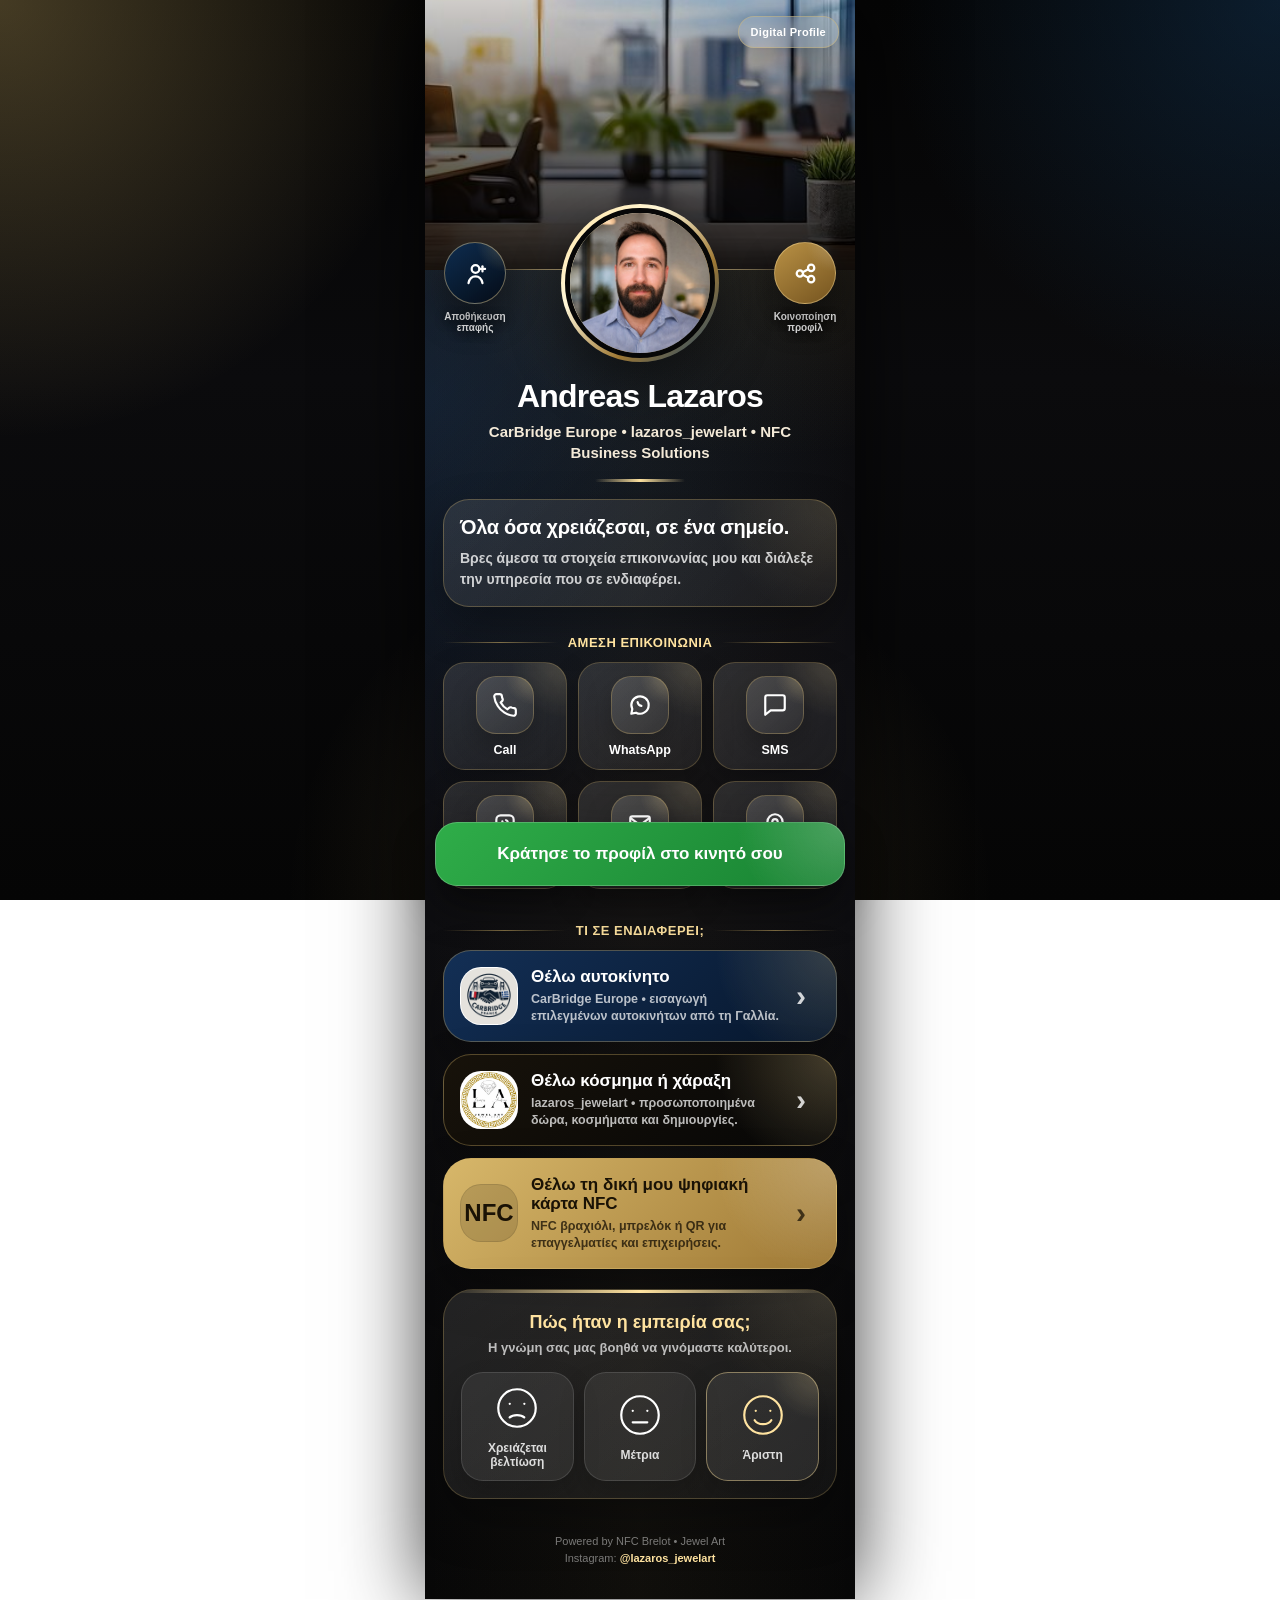
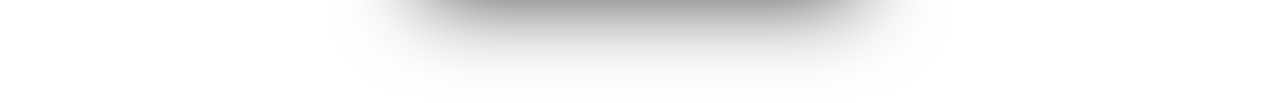
==== index.html @ 8a61c069 "Update index.html" ====
<!DOCTYPE html>
<html lang="el">
<head>
  <meta charset="UTF-8" />
  <meta name="viewport" content="width=device-width, initial-scale=1.0" />

  <title>Ανδρέας Λάζαρος | Premium Digital Profile</title>

  <link rel="manifest" href="manifest.json">
  <link rel="apple-touch-icon" href="andreas-profile.jpg.jpeg">

  <meta name="theme-color" content="#050505">
  <meta name="apple-mobile-web-app-capable" content="yes">
  <meta name="apple-mobile-web-app-title" content="Ανδρέας Λάζαρος">
  <meta name="apple-mobile-web-app-status-bar-style" content="black-translucent">

  <meta http-equiv="Cache-Control" content="no-cache, no-store, must-revalidate">
  <meta http-equiv="Pragma" content="no-cache">
  <meta http-equiv="Expires" content="0">

  <style>
    * {
      box-sizing: border-box;
      -webkit-tap-highlight-color: transparent;
    }

    :root {
      --black: #050505;
      --black-2: #0b0b0d;
      --cream: #f4ead8;
      --gold: #d7b76a;
      --gold-light: #ffe3a0;
      --gold-dark: #9e7834;
      --blue: #0e2d52;
      --blue-soft: #17446f;
      --white: #ffffff;
      --green: #26a846;
    }

    html,
    body {
      margin: 0;
      padding: 0;
      font-family: Arial, Helvetica, sans-serif;
      color: var(--white);
      background:
        radial-gradient(circle at top left, rgba(215,183,106,0.30), transparent 28%),
        radial-gradient(circle at top right, rgba(23,68,111,0.38), transparent 25%),
        radial-gradient(circle at bottom center, rgba(215,183,106,0.16), transparent 32%),
        linear-gradient(180deg, #050505 0%, #0b0b0d 42%, #050505 100%);
      background-attachment: fixed;
    }

    body {
      padding-bottom: 104px;
    }

    a,
    button {
      touch-action: manipulation;
    }

    .page {
      width: 100%;
      max-width: 430px;
      min-height: 100vh;
      margin: 0 auto;
      background:
        radial-gradient(circle at 80% 0%, rgba(215,183,106,0.20), transparent 28%),
        radial-gradient(circle at 0% 25%, rgba(14,45,82,0.42), transparent 34%),
        linear-gradient(180deg, #060606 0%, #101014 45%, #070707 100%);
      box-shadow: 0 0 80px rgba(0,0,0,0.75);
      overflow: hidden;
      position: relative;
    }

    .page::before {
      content: "";
      position: absolute;
      inset: 0;
      background:
        linear-gradient(135deg, rgba(255,255,255,0.08), transparent 34%),
        linear-gradient(90deg, transparent, rgba(215,183,106,0.045), transparent);
      pointer-events: none;
    }

    .page > * {
      position: relative;
      z-index: 1;
    }

    .cover {
      height: 270px;
      background-image:
        linear-gradient(180deg, rgba(0,0,0,0.18), rgba(0,0,0,0.88)),
        url("cover.jpg.jpg");
      background-size: cover;
      background-position: center;
      position: relative;
      overflow: hidden;
    }

    .cover::after {
      content: "";
      position: absolute;
      left: 24px;
      right: 24px;
      bottom: 0;
      height: 1px;
      background: linear-gradient(90deg, transparent, var(--gold-light), transparent);
    }

    .top-bar {
      position: absolute;
      top: 16px;
      left: 16px;
      right: 16px;
      display: flex;
      justify-content: flex-end;
      gap: 10px;
      z-index: 3;
    }

    .top-badge,
    .top-badge-light {
      padding: 9px 12px;
      border-radius: 999px;
      font-size: 11px;
      font-weight: 900;
      letter-spacing: 0.3px;
      border: 1px solid rgba(215,183,106,0.42);
      backdrop-filter: blur(14px);
      -webkit-backdrop-filter: blur(14px);
      box-shadow: 0 12px 28px rgba(0,0,0,0.28);
      white-space: nowrap;
    }

    .top-badge {
      background: rgba(0,0,0,0.55);
      color: var(--gold-light);
    }

    .top-badge-light {
      background: rgba(255,255,255,0.12);
      color: #fff;
    }

    .hero-message {
      position: absolute;
      left: 18px;
      top: 84px;
      z-index: 2;
      max-width: 285px;
      padding: 14px 15px;
      border-radius: 22px;
      background: rgba(0,0,0,0.42);
      border: 1px solid rgba(215,183,106,0.26);
      backdrop-filter: blur(10px);
      -webkit-backdrop-filter: blur(10px);
      box-shadow: 0 16px 34px rgba(0,0,0,0.26);
    }

    .hero-kicker {
      display: inline-flex;
      align-items: center;
      gap: 8px;
      margin-bottom: 6px;
      color: var(--gold-light);
      font-size: 11px;
      font-weight: 900;
      letter-spacing: 0.4px;
    }

    .hero-kicker::before {
      content: "";
      width: 7px;
      height: 7px;
      border-radius: 50%;
      background: var(--gold-light);
      box-shadow: 0 0 16px rgba(255,227,160,0.88);
    }

    .hero-message h2 {
      margin: 0 0 6px;
      font-size: 18px;
      line-height: 1.12;
      letter-spacing: -0.3px;
      color: #fff;
    }

    .hero-message p {
      margin: 0;
      font-size: 12.5px;
      line-height: 1.4;
      color: rgba(255,255,255,0.82);
      font-weight: 700;
    }

    .profile-section {
      text-align: center;
      padding: 0 18px 18px;
      margin-top: -66px;
      position: relative;
    }

    .profile-side-action {
      position: absolute;
      top: 38px;
      width: 76px;
      border: 0;
      padding: 0;
      background: transparent;
      color: #ffffff;
      text-decoration: none;
      cursor: pointer;
      font-family: Arial, Helvetica, sans-serif;
      z-index: 5;
      display: flex;
      flex-direction: column;
      align-items: center;
      gap: 7px;
    }

    .profile-side-action.save {
      left: 12px;
    }

    .profile-side-action.share {
      right: 12px;
    }

    .profile-side-circle {
      width: 62px;
      height: 62px;
      border-radius: 50%;
      display: flex;
      align-items: center;
      justify-content: center;
      background:
        radial-gradient(circle at top right, rgba(255,227,160,0.22), transparent 34%),
        linear-gradient(145deg, rgba(13,45,82,0.96), rgba(5,12,22,0.98));
      border: 1px solid rgba(255,227,160,0.42);
      box-shadow: 0 16px 34px rgba(0,0,0,0.42);
      backdrop-filter: blur(10px);
      -webkit-backdrop-filter: blur(10px);
    }

    .profile-side-action.share .profile-side-circle {
      background:
        radial-gradient(circle at top right, rgba(255,255,255,0.20), transparent 34%),
        linear-gradient(145deg, #b99145, #75541f);
    }

    .profile-side-circle svg {
      width: 27px;
      height: 27px;
      stroke: #ffffff;
      fill: none;
      stroke-width: 2;
      stroke-linecap: round;
      stroke-linejoin: round;
    }

    .profile-side-text {
      max-width: 76px;
      color: rgba(255,255,255,0.88);
      font-size: 10px;
      line-height: 1.1;
      font-weight: 900;
      text-align: center;
      text-shadow: 0 2px 10px rgba(0,0,0,0.8);
    }

    .profile-side-action:active .profile-side-circle {
      transform: scale(0.96);
    }

    .profile-ring {
      width: 158px;
      height: 158px;
      border-radius: 50%;
      padding: 4px;
      margin: 0 auto;
      background: linear-gradient(135deg, var(--gold-light), #fff7d8, var(--gold-dark), var(--blue-soft));
      box-shadow: 0 24px 52px rgba(0,0,0,0.48);
    }

    .profile-img {
      width: 150px;
      height: 150px;
      border-radius: 50%;
      object-fit: cover;
      object-position: center;
      border: 5px solid #070707;
      display: block;
      background: #fff;
    }

    h1 {
      margin: 18px 0 7px;
      font-size: 32px;
      line-height: 1.05;
      font-weight: 900;
      letter-spacing: -0.8px;
      color: #fff;
    }

    .main-subtitle {
      margin: 0 auto;
      max-width: 350px;
      font-size: 15px;
      line-height: 1.45;
      font-weight: 900;
      color: var(--cream);
    }

    .gold-line {
      width: 90px;
      height: 3px;
      border-radius: 999px;
      margin: 15px auto 0;
      background: linear-gradient(90deg, transparent, var(--gold-light), transparent);
    }

    .premium-intro {
      margin: 17px 0 0;
      padding: 16px;
      border-radius: 26px;
      background:
        radial-gradient(circle at top right, rgba(255,227,160,0.14), transparent 30%),
        linear-gradient(135deg, rgba(255,255,255,0.10), rgba(255,255,255,0.04));
      border: 1px solid rgba(215,183,106,0.30);
      box-shadow: 0 18px 44px rgba(0,0,0,0.28);
      text-align: left;
    }

    .premium-intro strong {
      display: block;
      color: #ffffff;
      font-size: 20px;
      line-height: 1.18;
      margin-bottom: 8px;
      font-weight: 900;
      letter-spacing: -0.3px;
    }

    .premium-intro span {
      display: block;
      color: rgba(255,255,255,0.78);
      font-size: 14px;
      line-height: 1.5;
      font-weight: 700;
    }

    .section-label {
      padding: 0 18px;
      margin: 10px 0 12px;
      display: flex;
      align-items: center;
      gap: 10px;
    }

    .section-label::before,
    .section-label::after {
      content: "";
      height: 1px;
      flex: 1;
      background: linear-gradient(90deg, transparent, rgba(215,183,106,0.55), transparent);
    }

    .section-label h2 {
      margin: 0;
      color: var(--gold-light);
      font-size: 13px;
      font-weight: 900;
      letter-spacing: 0.5px;
      white-space: nowrap;
      text-transform: uppercase;
    }

    .quick-grid {
      display: grid;
      grid-template-columns: repeat(3, 1fr);
      gap: 11px;
      padding: 0 18px 24px;
      text-align: center;
    }

    .quick-link {
      min-height: 108px;
      padding: 12px 6px 11px;
      border-radius: 22px;
      background:
        radial-gradient(circle at top right, rgba(255,227,160,0.16), transparent 34%),
        linear-gradient(145deg, rgba(255,255,255,0.115), rgba(255,255,255,0.05));
      border: 1px solid rgba(215,183,106,0.26);
      box-shadow: 0 14px 32px rgba(0,0,0,0.24);
      text-decoration: none;
      color: #ffffff;
      font-size: 12.5px;
      font-weight: 900;
      line-height: 1.15;
      display: flex;
      flex-direction: column;
      align-items: center;
      justify-content: center;
      transition: transform 0.15s ease, border-color 0.15s ease;
    }

    .quick-icon {
      width: 58px;
      height: 58px;
      margin: 0 auto 9px;
      border-radius: 20px;
      background:
        radial-gradient(circle at top right, rgba(255,227,160,0.24), transparent 35%),
        linear-gradient(135deg, rgba(255,255,255,0.15), rgba(255,255,255,0.06));
      border: 1px solid rgba(215,183,106,0.30);
      box-shadow: 0 12px 28px rgba(0,0,0,0.24);
      display: flex;
      align-items: center;
      justify-content: center;
    }

    .quick-icon svg {
      width: 26px;
      height: 26px;
      stroke: #fff;
      fill: none;
      stroke-width: 2;
      stroke-linecap: round;
      stroke-linejoin: round;
    }

    .quick-link:active {
      transform: scale(0.97);
      border-color: rgba(255,227,160,0.52);
    }


    .category-actions {
      padding: 0 18px 20px;
      display: grid;
      gap: 12px;
    }

    .category-action {
      min-height: 88px;
      border-radius: 28px;
      border: 1px solid rgba(215,183,106,0.34);
      color: #fff;
      text-decoration: none;
      display: grid;
      grid-template-columns: 58px 1fr 24px;
      align-items: center;
      gap: 13px;
      padding: 16px;
      text-align: left;
      box-shadow: 0 20px 48px rgba(0,0,0,0.30);
      background:
        radial-gradient(circle at top right, rgba(255,227,160,0.18), transparent 30%),
        linear-gradient(135deg, rgba(255,255,255,0.12), rgba(255,255,255,0.045));
    }

    .category-action.car {
      background:
        radial-gradient(circle at top right, rgba(255,227,160,0.18), transparent 30%),
        linear-gradient(135deg, #132f55, #07172d);
    }

    .category-action.jewel {
      background:
        radial-gradient(circle at top right, rgba(255,227,160,0.24), transparent 30%),
        linear-gradient(135deg, #17120a, #070707);
    }

    .category-action.nfc {
      background:
        radial-gradient(circle at top right, rgba(255,255,255,0.22), transparent 30%),
        linear-gradient(135deg, var(--gold), var(--gold-dark));
      color: #1a1205;
    }

    .category-icon {
      width: 58px;
      height: 58px;
      border-radius: 21px;
      background: rgba(255,255,255,0.12);
      border: 1px solid rgba(255,255,255,0.16);
      display: flex;
      align-items: center;
      justify-content: center;
      font-size: 24px;
      font-weight: 900;
    }

    .category-icon.logo-icon {
      overflow: hidden;
      padding: 0;
      background: #ffffff;
    }

    .category-icon.logo-icon img {
      width: 100%;
      height: 100%;
      object-fit: cover;
      display: block;
    }

    .category-action.nfc .category-icon {
      background: rgba(0,0,0,0.13);
      border-color: rgba(0,0,0,0.10);
    }

    .category-action strong {
      display: block;
      font-size: 17px;
      font-weight: 900;
      margin-bottom: 5px;
      line-height: 1.13;
    }

    .category-action span span {
      display: block;
      font-size: 12.5px;
      line-height: 1.35;
      font-weight: 800;
      color: rgba(255,255,255,0.72);
    }

    .category-action.nfc span span {
      color: rgba(26,18,5,0.78);
    }

    .category-arrow {
      font-size: 30px;
      font-weight: 900;
      color: rgba(255,255,255,0.80);
    }

    .category-action.nfc .category-arrow {
      color: rgba(26,18,5,0.75);
    }

    .main-actions {
      padding: 0 18px 20px;
    }

    .action-stack {
      display: grid;
      gap: 12px;
      margin-bottom: 16px;
    }

    .premium-action {
      min-height: 76px;
      border-radius: 26px;
      border: 1px solid rgba(215,183,106,0.28);
      background:
        radial-gradient(circle at top right, rgba(255,227,160,0.16), transparent 28%),
        linear-gradient(135deg, rgba(255,255,255,0.115), rgba(255,255,255,0.05));
      color: #fff;
      text-decoration: none;
      display: grid;
      grid-template-columns: 56px 1fr 24px;
      align-items: center;
      gap: 13px;
      padding: 14px 16px;
      text-align: left;
      box-shadow: 0 18px 42px rgba(0,0,0,0.26);
      cursor: pointer;
      font-family: Arial, Helvetica, sans-serif;
      width: 100%;
    }

    .premium-action.primary {
      background:
        radial-gradient(circle at top right, rgba(255,227,160,0.22), transparent 28%),
        linear-gradient(135deg, #132f55, #07172d);
    }

    .premium-action.gold {
      background:
        radial-gradient(circle at top right, rgba(255,255,255,0.22), transparent 28%),
        linear-gradient(135deg, var(--gold), var(--gold-dark));
    }

    .premium-action-icon {
      width: 56px;
      height: 56px;
      border-radius: 20px;
      background: rgba(255,255,255,0.11);
      border: 1px solid rgba(255,255,255,0.16);
      display: flex;
      align-items: center;
      justify-content: center;
    }

    .premium-action-icon svg {
      width: 27px;
      height: 27px;
      stroke: #fff;
      fill: none;
      stroke-width: 2;
      stroke-linecap: round;
      stroke-linejoin: round;
    }

    .premium-action strong {
      display: block;
      font-size: 16px;
      font-weight: 900;
      margin-bottom: 4px;
      line-height: 1.12;
    }

    .premium-action span span {
      display: block;
      color: rgba(255,255,255,0.74);
      font-size: 12.2px;
      line-height: 1.35;
      font-weight: 700;
    }

    .premium-action .arrow {
      font-size: 28px;
      line-height: 1;
      font-weight: 900;
      color: rgba(255,255,255,0.85);
    }

    .experience-card,
    .business-card,
    .final-cta {
      border-radius: 30px;
      background:
        radial-gradient(circle at top right, rgba(255,227,160,0.13), transparent 30%),
        linear-gradient(145deg, rgba(255,255,255,0.105), rgba(255,255,255,0.045));
      border: 1px solid rgba(215,183,106,0.24);
      box-shadow: 0 20px 50px rgba(0,0,0,0.27);
      overflow: hidden;
      position: relative;
    }

    .experience-card::before,
    .business-card::before,
    .final-cta::before {
      content: "";
      position: absolute;
      inset: 0 0 auto 0;
      height: 3px;
      background: linear-gradient(90deg, transparent, var(--gold-light), transparent);
    }

    .experience-card {
      padding: 17px;
      margin-bottom: 14px;
    }

    .experience-header {
      text-align: center;
      padding-top: 5px;
      margin-bottom: 15px;
    }

    .experience-header strong {
      display: block;
      color: var(--gold-light);
      font-size: 18px;
      font-weight: 900;
      margin-bottom: 5px;
    }

    .experience-header span {
      color: rgba(255,255,255,0.70);
      font-size: 13px;
      font-weight: 700;
      line-height: 1.4;
    }

    .face-row {
      display: grid;
      grid-template-columns: repeat(3, 1fr);
      gap: 10px;
    }

    .face-choice {
      min-height: 108px;
      border-radius: 22px;
      border: 1px solid rgba(255,255,255,0.12);
      background: rgba(255,255,255,0.075);
      color: #fff;
      text-decoration: none;
      display: flex;
      flex-direction: column;
      align-items: center;
      justify-content: center;
      text-align: center;
      padding: 10px 6px;
      box-shadow: 0 12px 26px rgba(0,0,0,0.18);
    }

    .face-choice.best {
      border-color: rgba(255,227,160,0.44);
      background:
        radial-gradient(circle at top right, rgba(255,227,160,0.18), transparent 30%),
        rgba(255,255,255,0.085);
    }

    .face-choice:active {
      transform: scale(0.96);
    }

    .face-icon {
      width: 50px;
      height: 50px;
      margin-bottom: 8px;
    }

    .face-icon svg {
      width: 50px;
      height: 50px;
      stroke: #fff;
      fill: none;
      stroke-width: 2.1;
      stroke-linecap: round;
      stroke-linejoin: round;
    }

    .face-choice.best .face-icon svg {
      stroke: var(--gold-light);
    }

    .face-label {
      font-size: 12px;
      font-weight: 900;
      color: rgba(255,255,255,0.84);
      line-height: 1.2;
    }

    .map-btn {
      margin-top: 14px;
    }

    .business-list {
      display: grid;
      gap: 15px;
      padding: 0 18px 26px;
    }

    .business-card {
      padding: 17px;
    }

    .business-top {
      display: grid;
      grid-template-columns: 76px 1fr;
      gap: 14px;
      align-items: center;
      margin-bottom: 14px;
    }

    .business-logo {
      width: 76px;
      height: 76px;
      border-radius: 24px;
      object-fit: cover;
      background: #fff;
      border: 1px solid rgba(215,183,106,0.22);
      box-shadow: 0 14px 30px rgba(0,0,0,0.22);
    }

    .business-card strong {
      display: block;
      color: #fff;
      font-size: 18px;
      font-weight: 900;
      margin-bottom: 5px;
    }

    .business-card span {
      display: block;
      color: rgba(255,255,255,0.68);
      font-size: 13.4px;
      line-height: 1.5;
      font-weight: 700;
    }

    .business-actions {
      display: grid;
      grid-template-columns: repeat(3, 1fr);
      gap: 8px;
    }

    .small-btn {
      min-height: 44px;
      border-radius: 16px;
      background: rgba(255,255,255,0.085);
      border: 1px solid rgba(255,255,255,0.10);
      color: #fff;
      text-decoration: none;
      display: flex;
      align-items: center;
      justify-content: center;
      font-size: 12px;
      font-weight: 900;
      text-align: center;
      padding: 7px;
    }

    .small-btn.gold {
      background: linear-gradient(135deg, var(--gold), var(--gold-dark));
      border-color: rgba(255,227,160,0.24);
      color: #fff;
    }

    .small-btn.blue {
      background: linear-gradient(135deg, var(--blue), var(--blue-soft));
      border-color: rgba(255,227,160,0.24);
    }

    .jewelart-card {
      background:
        radial-gradient(circle at top right, rgba(255,227,160,0.22), transparent 30%),
        radial-gradient(circle at bottom left, rgba(23,68,111,0.42), transparent 30%),
        linear-gradient(145deg, #080808, #16120c 48%, #090909);
      border-color: rgba(255,227,160,0.34);
    }

    .jewelart-features {
      display: grid;
      grid-template-columns: repeat(2, 1fr);
      gap: 8px;
      margin: 13px 0 14px;
    }

    .jewelart-feature {
      min-height: 50px;
      border-radius: 17px;
      background: rgba(255,255,255,0.075);
      border: 1px solid rgba(255,255,255,0.10);
      display: flex;
      align-items: center;
      justify-content: center;
      text-align: center;
      padding: 8px;
      color: rgba(255,255,255,0.86);
      font-size: 11.5px;
      line-height: 1.25;
      font-weight: 900;
    }

    .final-cta {
      padding: 20px;
      margin: 0 18px 28px;
      background:
        radial-gradient(circle at top right, rgba(255,227,160,0.28), transparent 30%),
        radial-gradient(circle at bottom left, rgba(23,68,111,0.44), transparent 30%),
        linear-gradient(145deg, #0c0c0d, #17120a 52%, #070707);
      text-align: center;
      border-color: rgba(255,227,160,0.42);
      box-shadow: 0 26px 70px rgba(0,0,0,0.40);
    }

    .final-cta .mini {
      display: inline-flex;
      padding: 7px 11px;
      border-radius: 999px;
      background: rgba(255,255,255,0.09);
      border: 1px solid rgba(255,227,160,0.25);
      color: var(--gold-light);
      font-size: 11px;
      font-weight: 900;
      margin-bottom: 12px;
      letter-spacing: 0.3px;
    }

    .final-cta h2 {
      margin: 0 0 10px;
      color: #fff;
      font-size: 23px;
      line-height: 1.12;
      letter-spacing: -0.5px;
      font-weight: 900;
    }

    .final-cta p {
      margin: 0 0 15px;
      color: rgba(255,255,255,0.72);
      font-size: 13.5px;
      line-height: 1.5;
      font-weight: 700;
    }

    .final-cta-btn {
      width: 100%;
      min-height: 66px;
      border-radius: 22px;
      background:
        radial-gradient(circle at top right, rgba(255,255,255,0.22), transparent 30%),
        linear-gradient(135deg, var(--gold-light), var(--gold), var(--gold-dark));
      color: #1a1205;
      text-decoration: none;
      display: flex;
      align-items: center;
      justify-content: center;
      flex-direction: column;
      gap: 4px;
      font-size: 15px;
      font-weight: 900;
      line-height: 1.2;
      box-shadow: 0 18px 38px rgba(0,0,0,0.30);
      padding: 10px 14px;
    }

    .final-cta-btn small {
      display: block;
      font-size: 11px;
      font-weight: 900;
      opacity: 0.82;
    }

    .footer {
      padding: 0 18px 32px;
      text-align: center;
      color: rgba(255,255,255,0.45);
      font-size: 11px;
      line-height: 1.55;
    }

    .footer a {
      color: var(--gold-light);
      font-weight: 900;
      text-decoration: none;
    }

    .install-bar {
      position: fixed;
      left: 50%;
      bottom: 14px;
      transform: translateX(-50%);
      width: calc(100% - 28px);
      max-width: 410px;
      z-index: 9999;
    }

    .install-btn {
      width: 100%;
      min-height: 64px;
      border: 0;
      border-radius: 22px;
      background:
        radial-gradient(circle at top right, rgba(255,255,255,0.22), transparent 26%),
        linear-gradient(135deg, #2fad49, #188232);
      color: #fff;
      font-size: 17px;
      font-weight: 900;
      box-shadow: 0 18px 42px rgba(0,0,0,0.40);
      cursor: pointer;
      font-family: Arial, Helvetica, sans-serif;
      border: 1px solid rgba(255,255,255,0.20);
    }

    .install-btn:active {
      transform: scale(0.98);
    }

    .modal {
      display: none;
      position: fixed;
      inset: 0;
      z-index: 10000;
      background: rgba(0,0,0,0.72);
      padding: 20px;
      align-items: center;
      justify-content: center;
    }

    .modal-box {
      width: 100%;
      max-width: 380px;
      background:
        radial-gradient(circle at top right, rgba(255,227,160,0.16), transparent 30%),
        linear-gradient(145deg, #111111, #050505);
      border: 1px solid rgba(255,227,160,0.30);
      border-radius: 30px;
      padding: 24px 20px;
      text-align: center;
      box-shadow: 0 28px 80px rgba(0,0,0,0.58);
    }

    .modal-box h2 {
      margin: 0 0 12px;
      color: var(--gold-light);
      font-size: 23px;
      font-weight: 900;
    }

    .modal-box p {
      margin: 0;
      color: rgba(255,255,255,0.74);
      font-size: 15px;
      line-height: 1.55;
      font-weight: 700;
    }

    .modal-action {
      width: 100%;
      min-height: 50px;
      border: 0;
      border-radius: 16px;
      margin-top: 12px;
      background: linear-gradient(135deg, var(--blue), var(--blue-soft));
      color: #fff;
      font-size: 15px;
      font-weight: 900;
      cursor: pointer;
      font-family: Arial, Helvetica, sans-serif;
    }

    .modal-action.gold {
      background: linear-gradient(135deg, var(--gold-light), var(--gold-dark));
      color: #1a1205;
    }

    .close-btn {
      width: 100%;
      min-height: 48px;
      border: 0;
      border-radius: 16px;
      margin-top: 10px;
      background: rgba(255,255,255,0.12);
      color: #fff;
      font-size: 15px;
      font-weight: 800;
      cursor: pointer;
      font-family: Arial, Helvetica, sans-serif;
    }

    @media (max-width: 380px) {
      .cover {
        height: 265px;
      }

      .hero-message {
        top: 78px;
        max-width: 265px;
        padding: 12px 13px;
      }

      .hero-message h2 {
        font-size: 16px;
      }

      .hero-message p {
        font-size: 11.8px;
      }

      .top-badge,
      .top-badge-light {
        font-size: 10px;
        padding: 8px 9px;
      }

      h1 {
        font-size: 28px;
      }

      .profile-side-action {
        top: 40px;
        width: 68px;
      }

      .profile-side-action.save {
        left: 6px;
      }

      .profile-side-action.share {
        right: 6px;
      }

      .profile-side-circle {
        width: 56px;
        height: 56px;
      }

      .profile-side-text {
        max-width: 68px;
        font-size: 9.5px;
      }

      .quick-grid {
        gap: 8px;
        padding-left: 10px;
        padding-right: 10px;
      }

      .quick-icon {
        width: 54px;
        height: 54px;
        border-radius: 18px;
      }

      .quick-link {
        min-height: 104px;
        font-size: 11.5px;
      }

      .premium-action {
        grid-template-columns: 52px 1fr 18px;
        padding: 13px;
        gap: 10px;
      }

      .premium-action-icon {
        width: 52px;
        height: 52px;
      }

      .install-btn {
        font-size: 15.5px;
      }
    }
  </style>
</head>

<body>
  <main class="page">

    <section class="cover">
      <div class="top-bar">
        <div class="top-badge-light">Digital Profile</div>
      </div>
    </section>

    <section class="profile-section">
      <button class="profile-side-action save" type="button" onclick="downloadVCard()" aria-label="Αποθήκευση στις επαφές">
        <span class="profile-side-circle">
          <svg viewBox="0 0 24 24" aria-hidden="true">
            <circle cx="12" cy="8" r="3.4"></circle>
            <path d="M5.8 20.5c.8-3.8 3.2-6 6.2-6s5.4 2.2 6.2 6"></path>
            <path d="M18.2 5.6v4.6"></path>
            <path d="M20.5 7.9h-4.6"></path>
          </svg>
        </span>
        <span class="profile-side-text">Αποθήκευση επαφής</span>
      </button>

      <a class="profile-side-action share" href="#" onclick="sharePage(); return false;" aria-label="Κοινοποίηση προφίλ">
        <span class="profile-side-circle">
          <svg viewBox="0 0 24 24" aria-hidden="true">
            <circle cx="17" cy="7" r="2.8"></circle>
            <circle cx="7" cy="12" r="2.8"></circle>
            <circle cx="17" cy="17" r="2.8"></circle>
            <path d="M9.5 10.8l5-2.5"></path>
            <path d="M9.5 13.2l5 2.5"></path>
          </svg>
        </span>
        <span class="profile-side-text">Κοινοποίηση προφίλ</span>
      </a>

      <div class="profile-ring">
        <img src="andreas-profile.jpg.jpeg" alt="Ανδρέας Λάζαρος" class="profile-img">
      </div>

      <h1>Andreas Lazaros</h1>
      <p class="main-subtitle">CarBridge Europe • lazaros_jewelart • NFC Business Solutions</p>
      <div class="gold-line"></div>

      <div class="premium-intro">
        <strong>Όλα όσα χρειάζεσαι, σε ένα σημείο.</strong>
        <span>
          Βρες άμεσα τα στοιχεία επικοινωνίας μου και διάλεξε την υπηρεσία που σε ενδιαφέρει.
        </span>
      </div>
    </section>

    <div class="section-label">
      <h2>Άμεση επικοινωνία</h2>
    </div>

    <section class="quick-grid">

      <a class="quick-link" href="tel:+306988128099">
        <div class="quick-icon">
          <svg viewBox="0 0 24 24">
            <path d="M22 16.9v3a2 2 0 0 1-2.2 2 19.7 19.7 0 0 1-8.6-3.1 19.2 19.2 0 0 1-5.9-5.9A19.7 19.7 0 0 1 2.1 4.2 2 2 0 0 1 4.1 2h3a2 2 0 0 1 2 1.7c.1.9.3 1.8.7 2.6a2 2 0 0 1-.5 2.1L8 9.7a16 16 0 0 0 6.3 6.3l1.3-1.3a2 2 0 0 1 2.1-.5c.8.4 1.7.6 2.6.7A2 2 0 0 1 22 16.9z"></path>
          </svg>
        </div>
        Call
      </a>

      <a class="quick-link" href="https://wa.me/306988128099">
        <div class="quick-icon">
          <svg viewBox="0 0 24 24">
            <path d="M20 12a8 8 0 0 1-11.7 7.1L4 20l.9-4.3A8 8 0 1 1 20 12z"></path>
            <path d="M9.8 9.3c.3 1.8 1.7 3.2 3.5 3.5"></path>
          </svg>
        </div>
        WhatsApp
      </a>

      <a class="quick-link" href="sms:+306988128099">
        <div class="quick-icon">
          <svg viewBox="0 0 24 24">
            <path d="M21 15a2 2 0 0 1-2 2H8l-5 4V5a2 2 0 0 1 2-2h14a2 2 0 0 1 2 2z"></path>
          </svg>
        </div>
        SMS
      </a>

      <a class="quick-link" href="viber://chat?number=%2B306988128099">
        <div class="quick-icon">
          <svg viewBox="0 0 24 24">
            <path d="M8 4h8a4 4 0 0 1 4 4v4a4 4 0 0 1-4 4h-2l-4 4v-4H8a4 4 0 0 1-4-4V8a4 4 0 0 1 4-4z"></path>
            <path d="M9.5 9.5c.4 2.2 2.2 4 4.4 4.4"></path>
            <path d="M13 8.5c.7.1 1.4.8 1.5 1.5"></path>
          </svg>
        </div>
        Viber
      </a>

      <a class="quick-link" href="mailto:carbridgefr@gmail.com">
        <div class="quick-icon">
          <svg viewBox="0 0 24 24">
            <rect x="3" y="5" width="18" height="14" rx="2"></rect>
            <path d="M4 7l8 6 8-6"></path>
          </svg>
        </div>
        Email
      </a>

      <a class="quick-link" href="https://maps.app.goo.gl/o7CP34bTE2izT4i49">
        <div class="quick-icon">
          <svg viewBox="0 0 24 24">
            <path d="M12 21s7-5.6 7-11a7 7 0 1 0-14 0c0 5.4 7 11 7 11z"></path>
            <circle cx="12" cy="10" r="2.5"></circle>
          </svg>
        </div>
        Map
      </a>

    </section>

    <div class="section-label">
      <h2>Τι σε ενδιαφέρει;</h2>
    </div>

    <section class="category-actions">

      <a class="category-action car" href="carbridge.html" target="_self">
        <span class="category-icon logo-icon"><img src="carbridge-logo.png.png" alt="CarBridge Europe logo"></span>
        <span>
          <strong>Θέλω αυτοκίνητο</strong>
          <span>CarBridge Europe • εισαγωγή επιλεγμένων αυτοκινήτων από τη Γαλλία.</span>
        </span>
        <span class="category-arrow">›</span>
      </a>

      <a class="category-action jewel" href="jewelart.html" target="_self">
        <span class="category-icon logo-icon"><img src="jewelart-logo.png.jpeg" alt="lazaros_jewelart logo"></span>
        <span>
          <strong>Θέλω κόσμημα ή χάραξη</strong>
          <span>lazaros_jewelart • προσωποποιημένα δώρα, κοσμήματα και δημιουργίες.</span>
        </span>
        <span class="category-arrow">›</span>
      </a>

      <a class="category-action nfc" href="nfc-card.html" target="_self">
        <span class="category-icon">NFC</span>
        <span>
          <strong>Θέλω τη δική μου ψηφιακή κάρτα NFC</strong>
          <span>NFC βραχιόλι, μπρελόκ ή QR για επαγγελματίες και επιχειρήσεις.</span>
        </span>
        <span class="category-arrow">›</span>
      </a>

    </section>


    <section class="main-actions">

      <div class="experience-card">
        <div class="experience-header">
          <strong>Πώς ήταν η εμπειρία σας;</strong>
          <span>Η γνώμη σας μας βοηθά να γινόμαστε καλύτεροι.</span>
        </div>

        <div class="face-row">
          <a class="face-choice" href="feedback.html?rating=1" target="_self" aria-label="Δεν έμεινα ικανοποιημένος">
            <span class="face-icon">
              <svg viewBox="0 0 48 48">
                <circle cx="24" cy="24" r="18"></circle>
                <path d="M17 20h.1"></path>
                <path d="M31 20h.1"></path>
                <path d="M17 33c3-3 11-3 14 0"></path>
              </svg>
            </span>
            <span class="face-label">Χρειάζεται βελτίωση</span>
          </a>

          <a class="face-choice" href="feedback.html?rating=3" target="_self" aria-label="Μέτρια εμπειρία">
            <span class="face-icon">
              <svg viewBox="0 0 48 48">
                <circle cx="24" cy="24" r="18"></circle>
                <path d="M17 20h.1"></path>
                <path d="M31 20h.1"></path>
                <path d="M17 31h14"></path>
              </svg>
            </span>
            <span class="face-label">Μέτρια</span>
          </a>

          <a class="face-choice best" href="https://search.google.com/local/writereview?placeid=ChIJI9akyvdJXhMR9Cxn_7Sj-9k" target="_self" aria-label="Άριστη εμπειρία - Google Review">
            <span class="face-icon">
              <svg viewBox="0 0 48 48">
                <circle cx="24" cy="24" r="18"></circle>
                <path d="M17 20h.1"></path>
                <path d="M31 20h.1"></path>
                <path d="M16 29c3 5 13 5 16 0"></path>
              </svg>
            </span>
            <span class="face-label">Άριστη</span>
          </a>
        </div>
      </div>


    </section>


    <footer class="footer">
      Powered by NFC Brelot • Jewel Art<br>
      Instagram:
      <a href="https://www.instagram.com/lazaros_jewelart/" target="_self">@lazaros_jewelart</a>
    </footer>

  </main>

  <div class="install-bar">
    <button class="install-btn" id="installButton">
      Κράτησε το προφίλ στο κινητό σου
    </button>
  </div>

  <div class="modal" id="installModal">
    <div class="modal-box">
      <h2>Κράτησε το προφίλ στο κινητό σου</h2>
      <p>
        Σε Android μπορείς να εγκαταστήσεις το προφίλ στην αρχική οθόνη, όταν το υποστηρίζει ο browser.<br><br>
        Σε iPhone ανοίγει έτοιμη επαφή vCard. Πάτα αποθήκευση και μετά θα βρίσκεις το προφίλ ψάχνοντας Andreas Lazaros, Ανδρέας Λάζαρος ή CarBridge.
      </p>

      <button class="modal-action" onclick="downloadVCard()">
        Αποθήκευση στις επαφές
      </button>

      <button class="modal-action gold" onclick="emailCardToMe()">
        Στείλε το link με email
      </button>

      <button class="close-btn" onclick="closeModal()">Κλείσιμο</button>
    </div>
  </div>

  <script>
    let deferredPrompt;
    const VCF_FILE = "andreas-lazaros-carbridge.vcf";

    function isIOSDevice() {
      return /iPad|iPhone|iPod/.test(navigator.userAgent) ||
        (navigator.platform === "MacIntel" && navigator.maxTouchPoints > 1);
    }

    function isAndroidDevice() {
      return /Android/i.test(navigator.userAgent);
    }

    if ("serviceWorker" in navigator) {
      window.addEventListener("load", function () {
        navigator.serviceWorker.register("service-worker.js").then(function(registration) {
          registration.update();
        }).catch(function() {});
      });
    }

    window.addEventListener("beforeinstallprompt", function (event) {
      event.preventDefault();
      deferredPrompt = event;
    });

    document.getElementById("installButton").addEventListener("click", async function () {
      if (isIOSDevice()) {
        saveContactFile();
        return;
      }

      if (isAndroidDevice() && deferredPrompt) {
        deferredPrompt.prompt();
        await deferredPrompt.userChoice;
        deferredPrompt = null;
        return;
      }

      document.getElementById("installModal").style.display = "flex";
    });

    function closeModal() {
      document.getElementById("installModal").style.display = "none";
    }

    function sharePage() {
      if (navigator.share) {
        navigator.share({
          title: "Ανδρέας Λάζαρος | Digital Business Card",
          text: "Δες την ψηφιακή επαγγελματική κάρτα του Ανδρέα Λάζαρου.",
          url: "https://carbridgefr-glitch.github.io/test-profil-page/"
        }).catch(function() {});
      } else {
        alert("Αντιγράψτε το link της σελίδας από τον browser.");
      }
    }

    function emailCardToMe() {
      const subject = encodeURIComponent("Ψηφιακή κάρτα Ανδρέας Λάζαρος");
      const body = encodeURIComponent(
        "Κράτησε αυτό το link για να βρίσκεις εύκολα την ψηφιακή κάρτα του Ανδρέα Λάζαρου:\n\n" +
        "https://carbridgefr-glitch.github.io/test-profil-page/\n\n" +
        "Μέσα θα βρεις τηλέφωνο, email, social, Google Map, Google Review και πληροφορίες για CarBridge Europe, lazaros_jewelart και NFC Business Solutions."
      );

      window.location.href = "mailto:?subject=" + subject + "&body=" + body;
    }

    function saveContactFile() {
      window.location.href = VCF_FILE;
    }

    function downloadVCard() {
      saveContactFile();
    }
  </script>
</body>
</html>
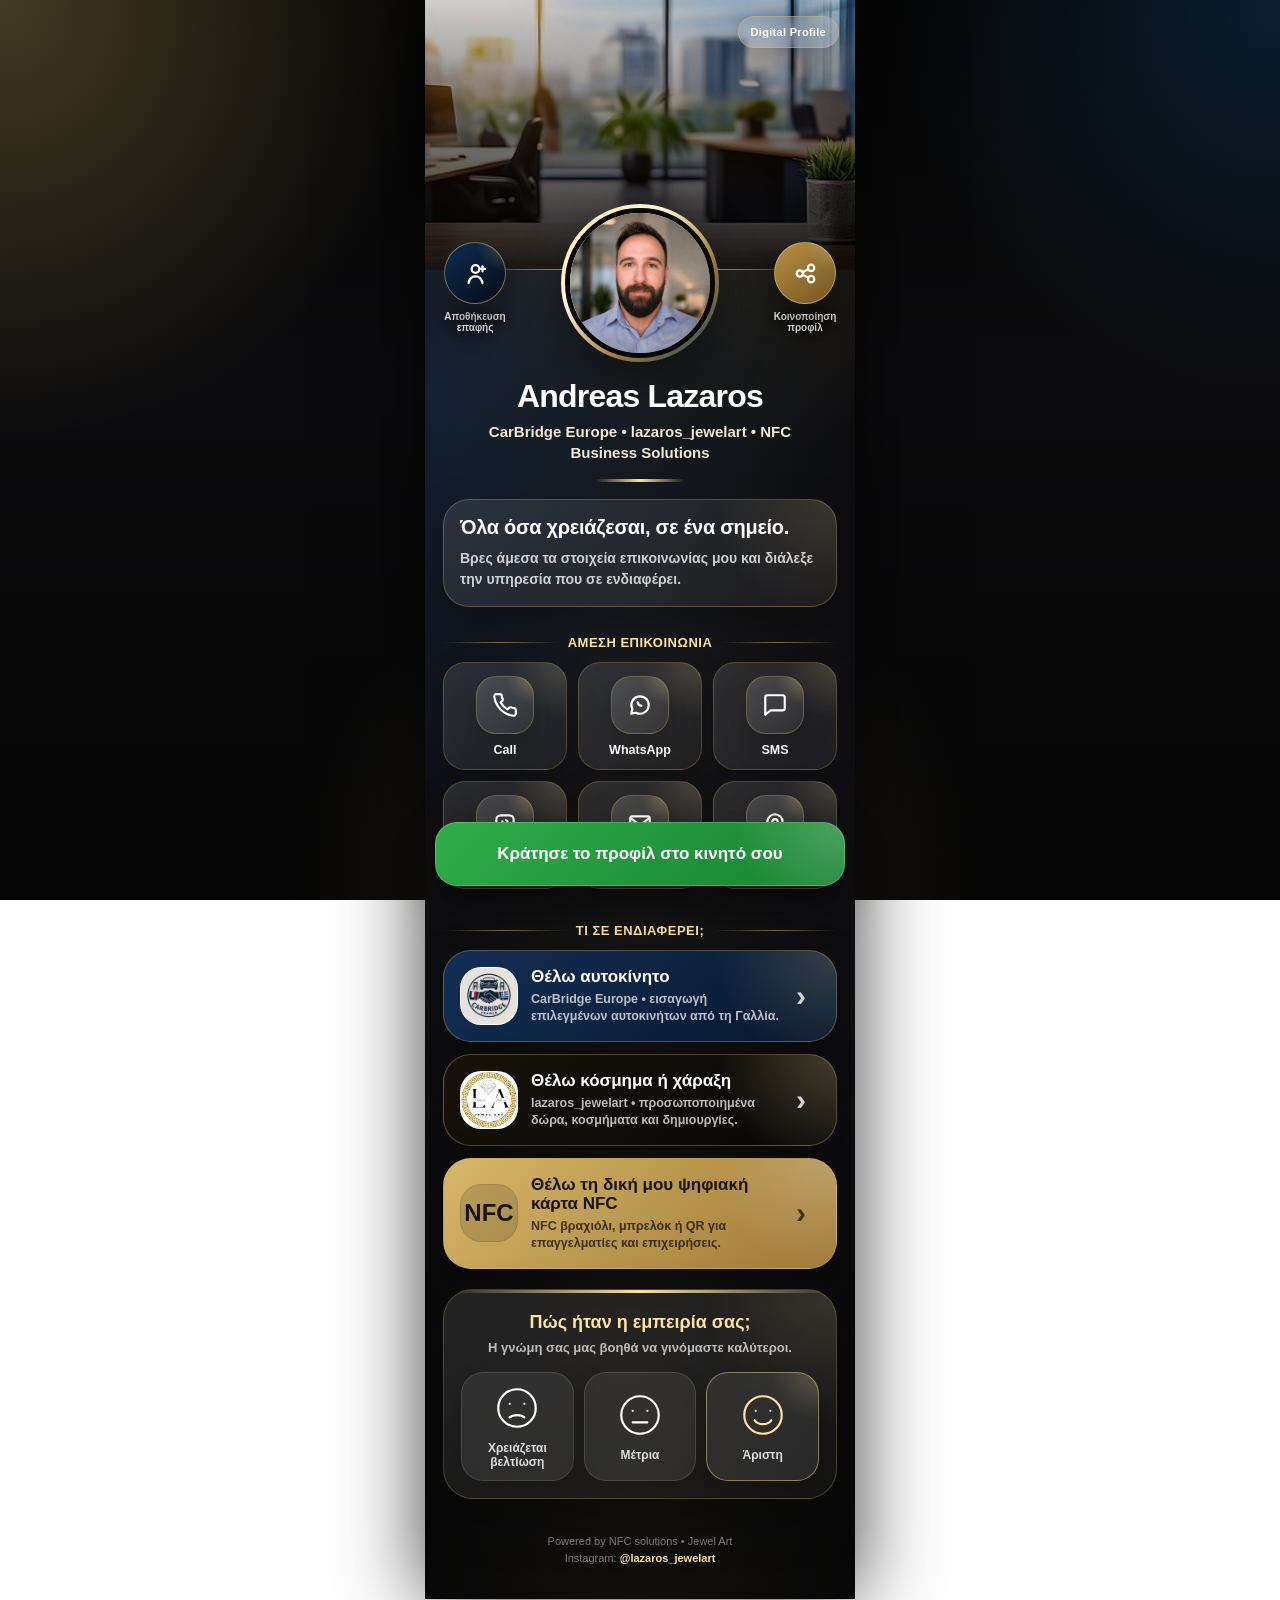
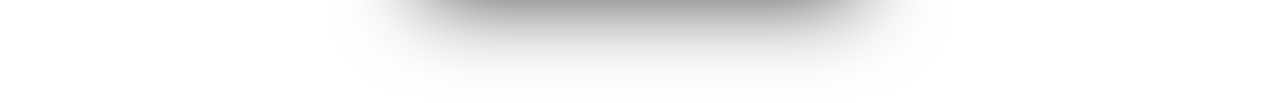
==== commit adbbe176: "Update index.html" ====
--- a/index.html
+++ b/index.html
@@ -1330,7 +1330,7 @@
 
 
     <footer class="footer">
-      Powered by NFC Brelot • Jewel Art<br>
+      Powered by NFC solutions • Jewel Art<br>
       Instagram:
       <a href="https://www.instagram.com/lazaros_jewelart/" target="_self">@lazaros_jewelart</a>
     </footer>
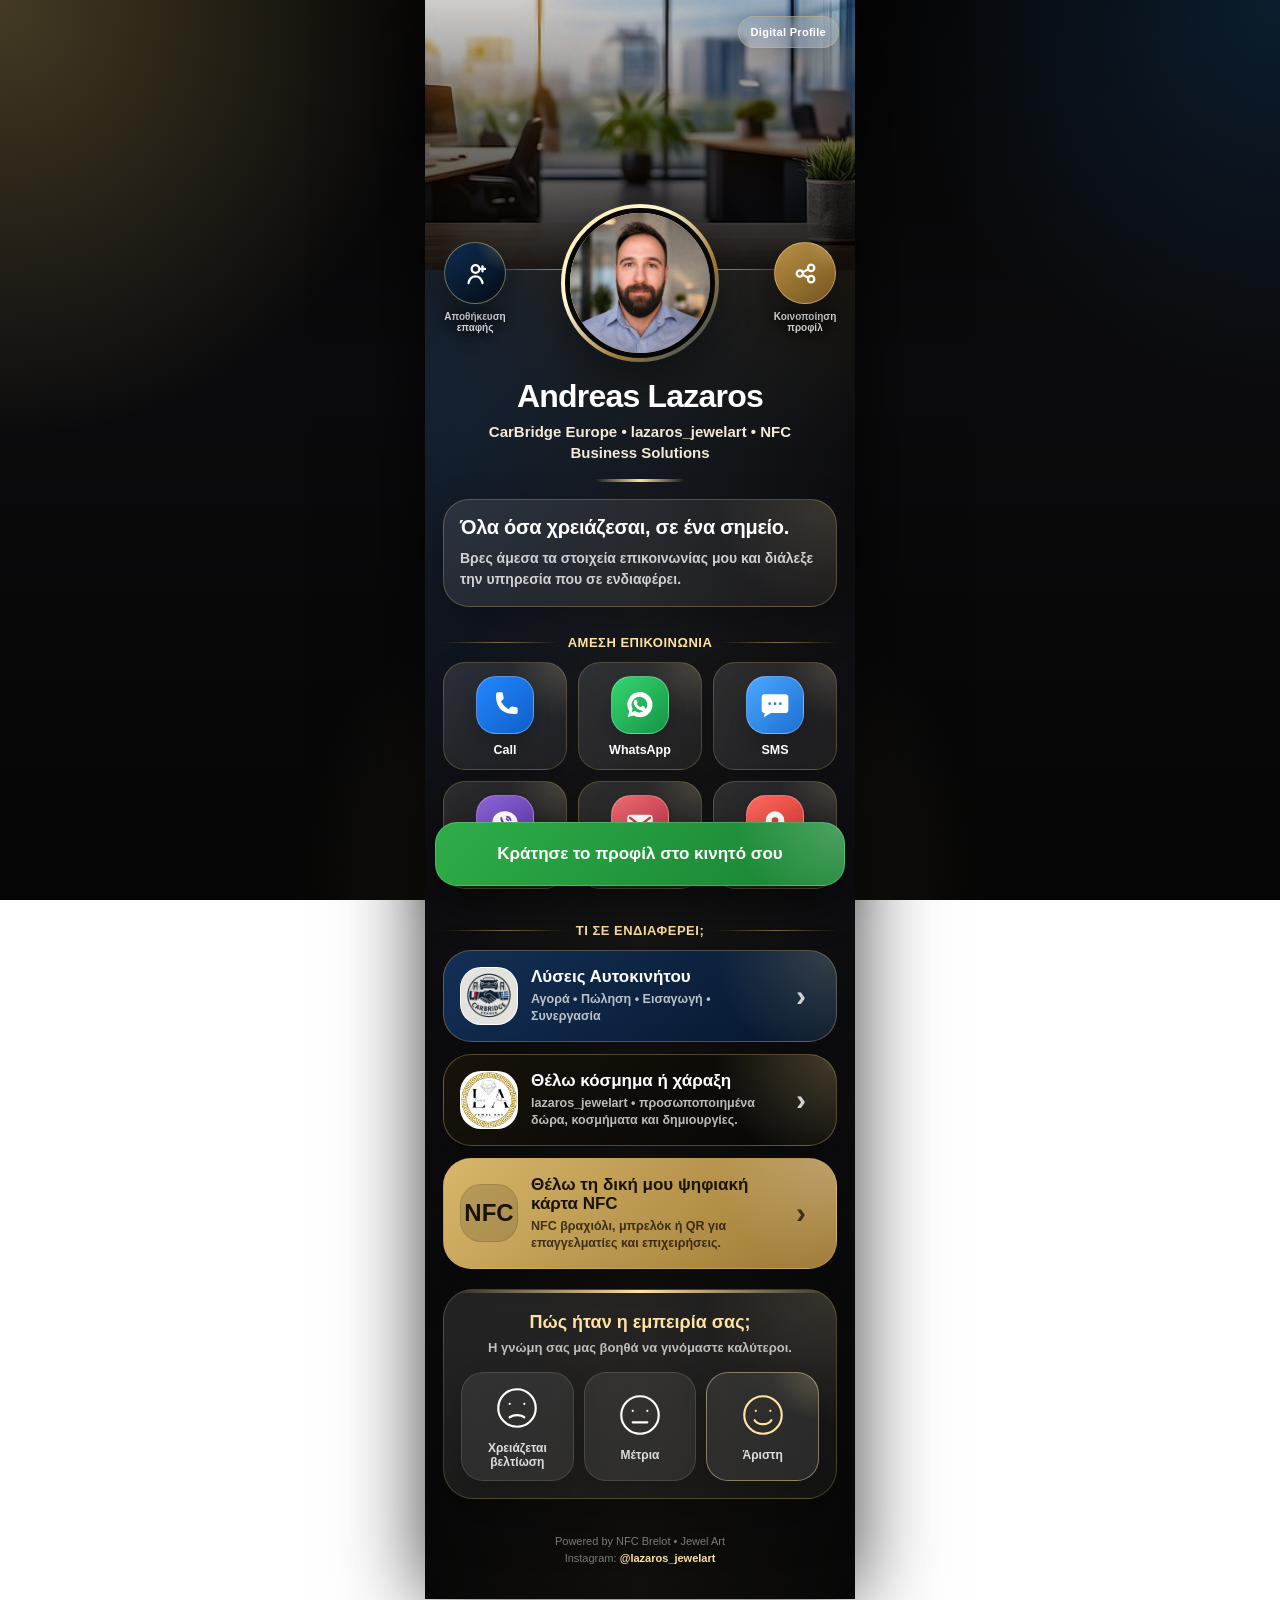
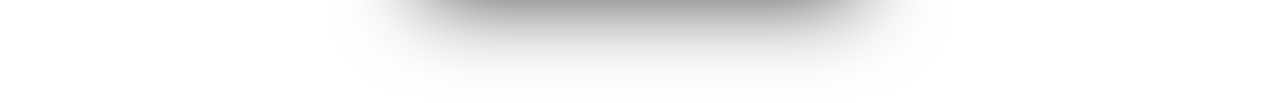
==== commit c803d45f: "Update index.html" ====
--- a/index.html
+++ b/index.html
@@ -423,11 +423,49 @@
     }
 
     .quick-icon svg {
-      width: 26px;
-      height: 26px;
-      stroke: #fff;
+      width: 32px;
+      height: 32px;
+      display: block;
+    }
+
+    .quick-icon.call {
+      background: linear-gradient(135deg, #2387ff, #0f5fc7);
+      border-color: rgba(255,255,255,0.28);
+    }
+
+    .quick-icon.whatsapp {
+      background: linear-gradient(135deg, #35d66f, #159447);
+      border-color: rgba(255,255,255,0.28);
+    }
+
+    .quick-icon.sms {
+      background: linear-gradient(135deg, #4aa8ff, #1d6fd1);
+      border-color: rgba(255,255,255,0.28);
+    }
+
+    .quick-icon.viber {
+      background: linear-gradient(135deg, #8d66d8, #5d36a8);
+      border-color: rgba(255,255,255,0.28);
+    }
+
+    .quick-icon.email {
+      background: linear-gradient(135deg, #f06a72, #b93445);
+      border-color: rgba(255,255,255,0.28);
+    }
+
+    .quick-icon.map {
+      background: linear-gradient(135deg, #ff6a5f, #d63732);
+      border-color: rgba(255,255,255,0.28);
+    }
+
+    .quick-icon .icon-fill {
+      fill: #ffffff;
+    }
+
+    .quick-icon .icon-stroke {
       fill: none;
-      stroke-width: 2;
+      stroke: #ffffff;
+      stroke-width: 1.9;
       stroke-linecap: round;
       stroke-linejoin: round;
     }
@@ -1181,60 +1219,62 @@
 
     <section class="quick-grid">
 
-      <a class="quick-link" href="tel:+306988128099">
-        <div class="quick-icon">
-          <svg viewBox="0 0 24 24">
-            <path d="M22 16.9v3a2 2 0 0 1-2.2 2 19.7 19.7 0 0 1-8.6-3.1 19.2 19.2 0 0 1-5.9-5.9A19.7 19.7 0 0 1 2.1 4.2 2 2 0 0 1 4.1 2h3a2 2 0 0 1 2 1.7c.1.9.3 1.8.7 2.6a2 2 0 0 1-.5 2.1L8 9.7a16 16 0 0 0 6.3 6.3l1.3-1.3a2 2 0 0 1 2.1-.5c.8.4 1.7.6 2.6.7A2 2 0 0 1 22 16.9z"></path>
+      <a class="quick-link" href="tel:+306988128099" aria-label="Κλήση">
+        <div class="quick-icon call">
+          <svg viewBox="0 0 24 24" aria-hidden="true">
+            <path class="icon-fill" d="M6.7 2.5h2.5c.6 0 1.1.4 1.2 1l.6 3c.1.5-.1 1-.5 1.3L8.9 9.4a14.7 14.7 0 0 0 5.7 5.7l1.6-1.6c.4-.4.9-.5 1.3-.4l3 .6c.6.1 1 .6 1 1.2v2.5c0 .7-.5 1.2-1.2 1.3C10.5 19.5 4.5 13.5 5.4 3.7c.1-.7.6-1.2 1.3-1.2z"/>
           </svg>
         </div>
         Call
       </a>
 
-      <a class="quick-link" href="https://wa.me/306988128099">
-        <div class="quick-icon">
-          <svg viewBox="0 0 24 24">
-            <path d="M20 12a8 8 0 0 1-11.7 7.1L4 20l.9-4.3A8 8 0 1 1 20 12z"></path>
-            <path d="M9.8 9.3c.3 1.8 1.7 3.2 3.5 3.5"></path>
+      <a class="quick-link" href="https://wa.me/306988128099" aria-label="WhatsApp">
+        <div class="quick-icon whatsapp">
+          <svg viewBox="0 0 24 24" aria-hidden="true">
+            <path class="icon-fill" d="M12 2.3a9.4 9.4 0 0 0-8 14.4L2.8 21l4.4-1.2A9.4 9.4 0 1 0 12 2.3zm0 15.3c-1.2 0-2.4-.4-3.4-1l-.2-.1-2.6.7.7-2.5-.2-.3A5.9 5.9 0 1 1 12 17.6zm3.2-4.4c-.2-.1-1.1-.6-1.3-.6-.2-.1-.4-.1-.5.1-.2.2-.5.6-.6.8-.1.1-.2.2-.4.1-1.2-.5-2-1-2.8-2.3-.2-.3.2-.3.5-1 .1-.1 0-.3 0-.4l-.6-1.5c-.2-.4-.3-.3-.5-.3h-.4c-.2 0-.4.1-.6.3-.2.2-.8.8-.8 1.9s.8 2.2.9 2.3c.1.2 1.6 2.5 4 3.4 1.5.6 2.1.6 2.8.5.4-.1 1.1-.5 1.3-.9.2-.4.2-.8.1-.9-.1-.2-.3-.2-.5-.3z"/>
           </svg>
         </div>
         WhatsApp
       </a>
 
-      <a class="quick-link" href="sms:+306988128099">
-        <div class="quick-icon">
-          <svg viewBox="0 0 24 24">
-            <path d="M21 15a2 2 0 0 1-2 2H8l-5 4V5a2 2 0 0 1 2-2h14a2 2 0 0 1 2 2z"></path>
+      <a class="quick-link" href="sms:+306988128099" aria-label="SMS">
+        <div class="quick-icon sms">
+          <svg viewBox="0 0 24 24" aria-hidden="true">
+            <path class="icon-fill" d="M4.2 4h15.6A2.2 2.2 0 0 1 22 6.2v9.6a2.2 2.2 0 0 1-2.2 2.2H9l-5.5 3.2.9-3.2h-.2A2.2 2.2 0 0 1 2 15.8V6.2A2.2 2.2 0 0 1 4.2 4z"/>
+            <circle cx="8" cy="11" r="1" fill="#2c7bd8"/>
+            <circle cx="12" cy="11" r="1" fill="#2c7bd8"/>
+            <circle cx="16" cy="11" r="1" fill="#2c7bd8"/>
           </svg>
         </div>
         SMS
       </a>
 
-      <a class="quick-link" href="viber://chat?number=%2B306988128099">
-        <div class="quick-icon">
-          <svg viewBox="0 0 24 24">
-            <path d="M8 4h8a4 4 0 0 1 4 4v4a4 4 0 0 1-4 4h-2l-4 4v-4H8a4 4 0 0 1-4-4V8a4 4 0 0 1 4-4z"></path>
-            <path d="M9.5 9.5c.4 2.2 2.2 4 4.4 4.4"></path>
-            <path d="M13 8.5c.7.1 1.4.8 1.5 1.5"></path>
+      <a class="quick-link" href="viber://chat?number=%2B306988128099" aria-label="Viber">
+        <div class="quick-icon viber">
+          <svg viewBox="0 0 24 24" aria-hidden="true">
+            <path class="icon-fill" d="M12 2.5c-5.2 0-9.4 3.5-9.4 7.9 0 2.6 1.5 4.9 3.9 6.4v3.6l3.4-2.1c.7.1 1.4.2 2.1.2 5.2 0 9.4-3.5 9.4-8S17.2 2.5 12 2.5z"/>
+            <path d="M9.2 7.6c.3 2.9 2.2 4.9 5.1 5.3" fill="none" stroke="#6b43b5" stroke-width="1.5" stroke-linecap="round"/>
+            <path d="M13.5 6.5c1.4.2 2.5 1.3 2.7 2.7M13.3 8.3c.5.1.9.5 1 1" fill="none" stroke="#6b43b5" stroke-width="1.4" stroke-linecap="round"/>
           </svg>
         </div>
         Viber
       </a>
 
-      <a class="quick-link" href="mailto:carbridgefr@gmail.com">
-        <div class="quick-icon">
-          <svg viewBox="0 0 24 24">
-            <rect x="3" y="5" width="18" height="14" rx="2"></rect>
-            <path d="M4 7l8 6 8-6"></path>
+      <a class="quick-link" href="mailto:carbridgefr@gmail.com" aria-label="Email">
+        <div class="quick-icon email">
+          <svg viewBox="0 0 24 24" aria-hidden="true">
+            <rect class="icon-fill" x="2.5" y="5" width="19" height="14" rx="2.4"/>
+            <path d="M4.5 7.3 12 13l7.5-5.7" fill="none" stroke="#c84554" stroke-width="1.7" stroke-linecap="round" stroke-linejoin="round"/>
           </svg>
         </div>
         Email
       </a>
 
-      <a class="quick-link" href="https://maps.app.goo.gl/o7CP34bTE2izT4i49">
-        <div class="quick-icon">
-          <svg viewBox="0 0 24 24">
-            <path d="M12 21s7-5.6 7-11a7 7 0 1 0-14 0c0 5.4 7 11 7 11z"></path>
-            <circle cx="12" cy="10" r="2.5"></circle>
+      <a class="quick-link" href="https://maps.app.goo.gl/o7CP34bTE2izT4i49" aria-label="Google Map">
+        <div class="quick-icon map">
+          <svg viewBox="0 0 24 24" aria-hidden="true">
+            <path class="icon-fill" d="M12 2.5a7 7 0 0 0-7 7c0 5.3 7 12 7 12s7-6.7 7-12a7 7 0 0 0-7-7z"/>
+            <circle cx="12" cy="9.5" r="2.5" fill="#d9413a"/>
           </svg>
         </div>
         Map
@@ -1251,8 +1291,8 @@
       <a class="category-action car" href="carbridge.html" target="_self">
         <span class="category-icon logo-icon"><img src="carbridge-logo.png.png" alt="CarBridge Europe logo"></span>
         <span>
-          <strong>Θέλω αυτοκίνητο</strong>
-          <span>CarBridge Europe • εισαγωγή επιλεγμένων αυτοκινήτων από τη Γαλλία.</span>
+          <strong>Λύσεις Αυτοκινήτου</strong>
+          <span>Αγορά • Πώληση • Εισαγωγή • Συνεργασία</span>
         </span>
         <span class="category-arrow">›</span>
       </a>
@@ -1330,7 +1370,7 @@
 
 
     <footer class="footer">
-      Powered by NFC solutions • Jewel Art<br>
+      Powered by NFC Brelot • Jewel Art<br>
       Instagram:
       <a href="https://www.instagram.com/lazaros_jewelart/" target="_self">@lazaros_jewelart</a>
     </footer>
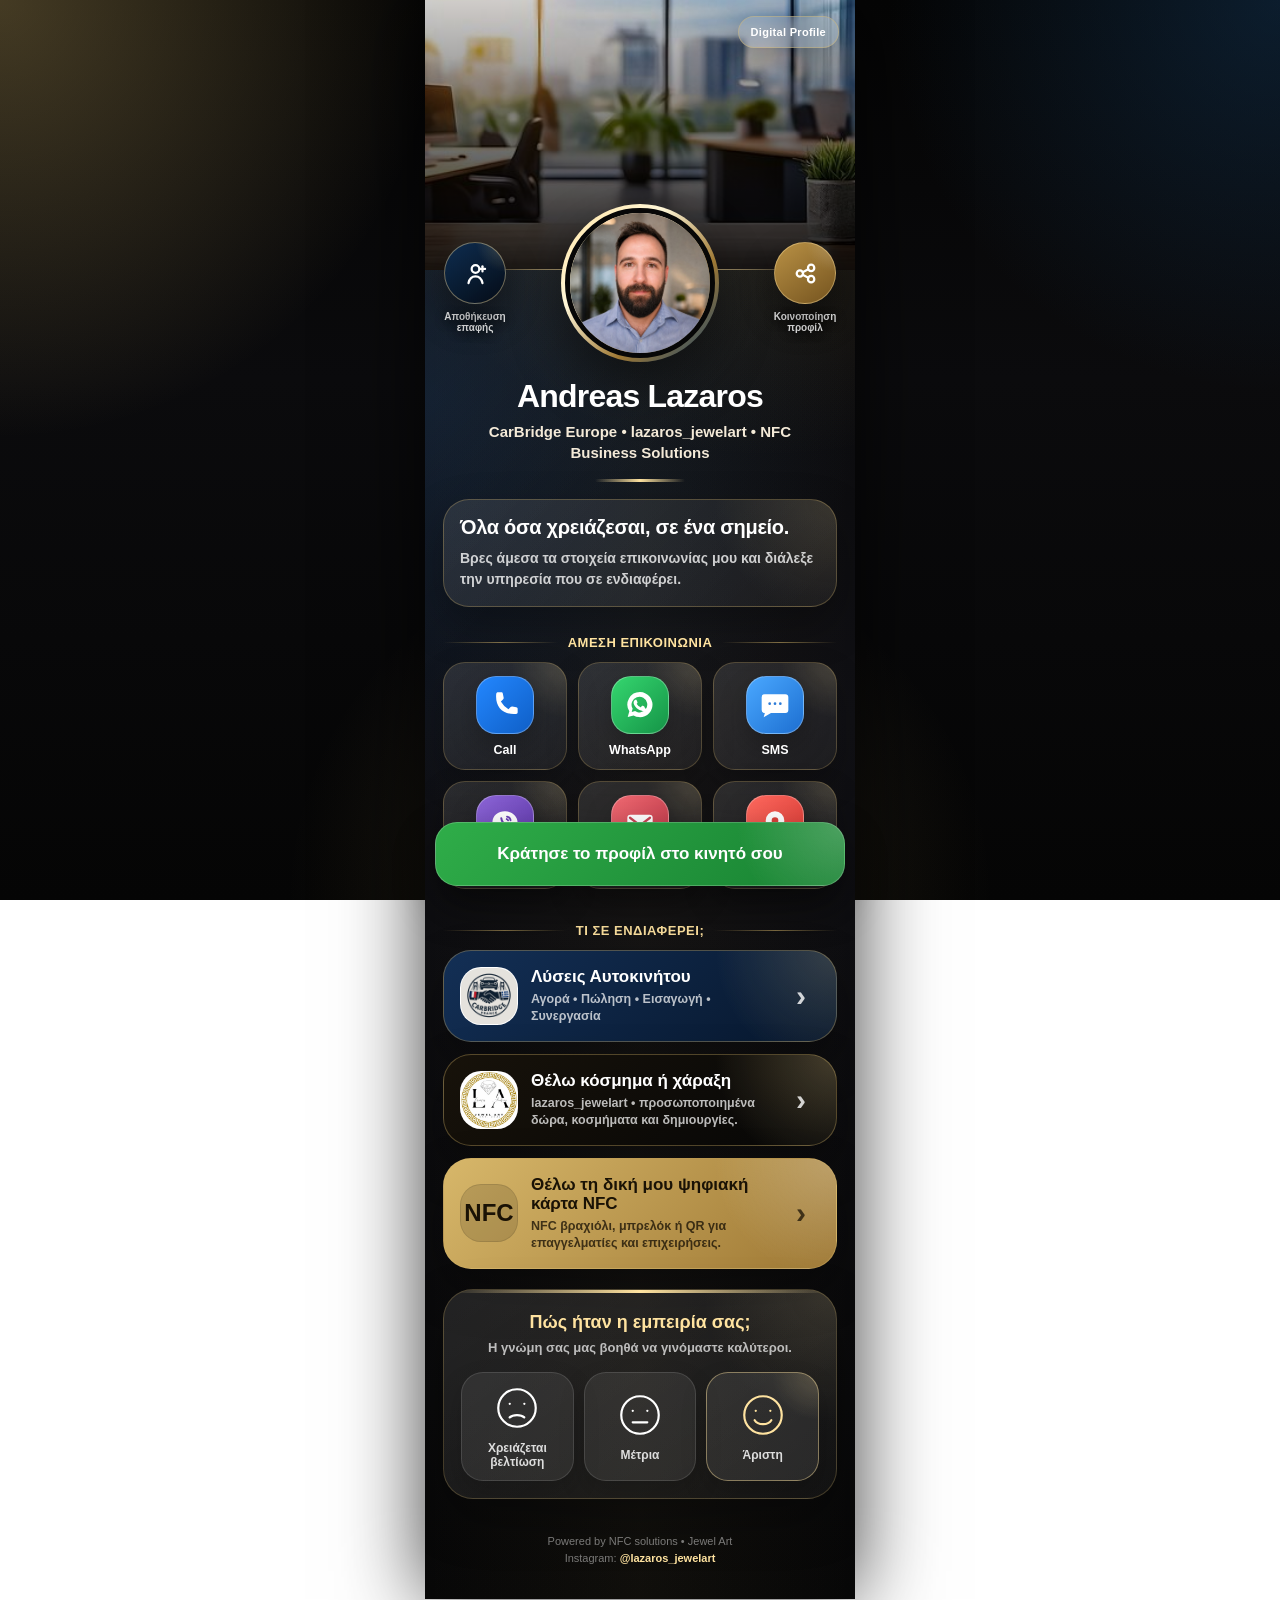
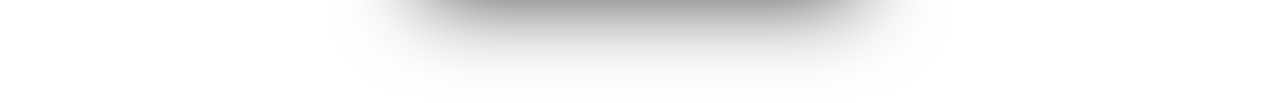
==== commit c522cd58: "Update index.html" ====
--- a/index.html
+++ b/index.html
@@ -1370,7 +1370,7 @@
 
 
     <footer class="footer">
-      Powered by NFC Brelot • Jewel Art<br>
+      Powered by NFC solutions • Jewel Art<br>
       Instagram:
       <a href="https://www.instagram.com/lazaros_jewelart/" target="_self">@lazaros_jewelart</a>
     </footer>
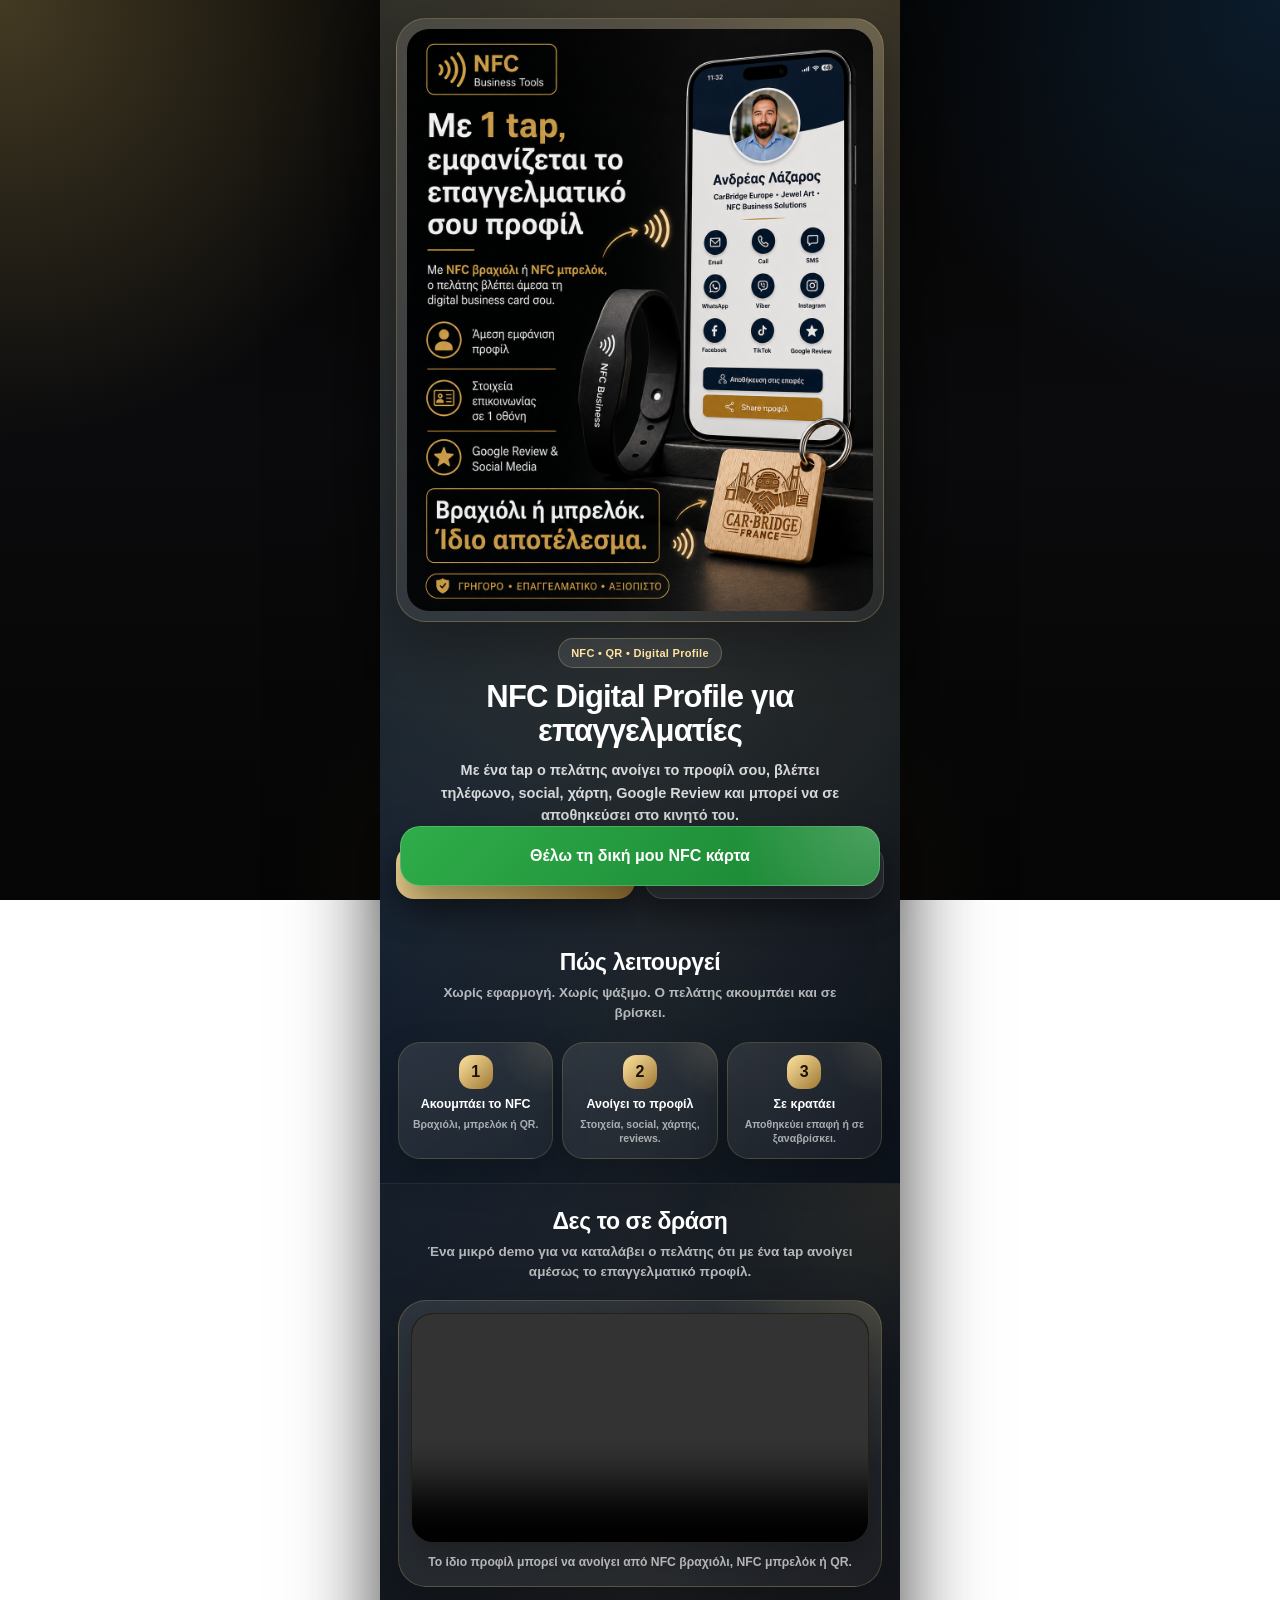
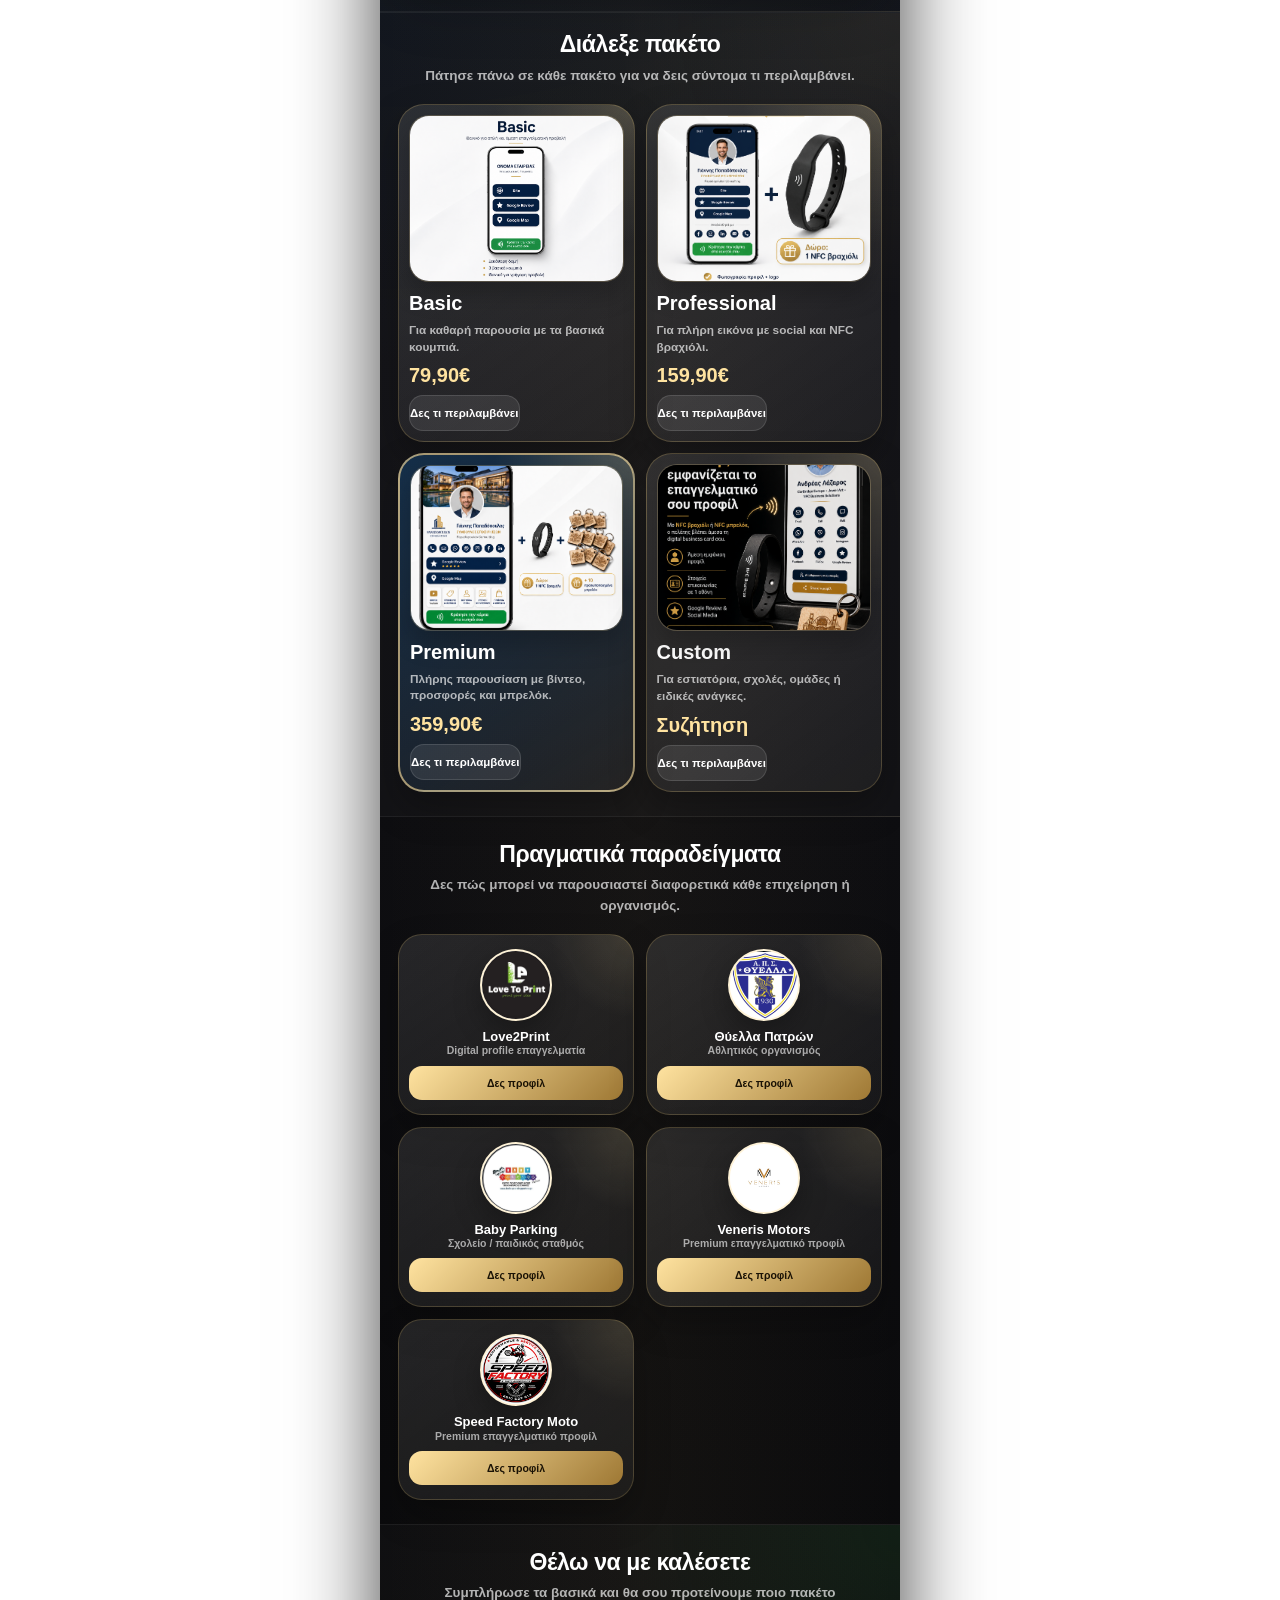
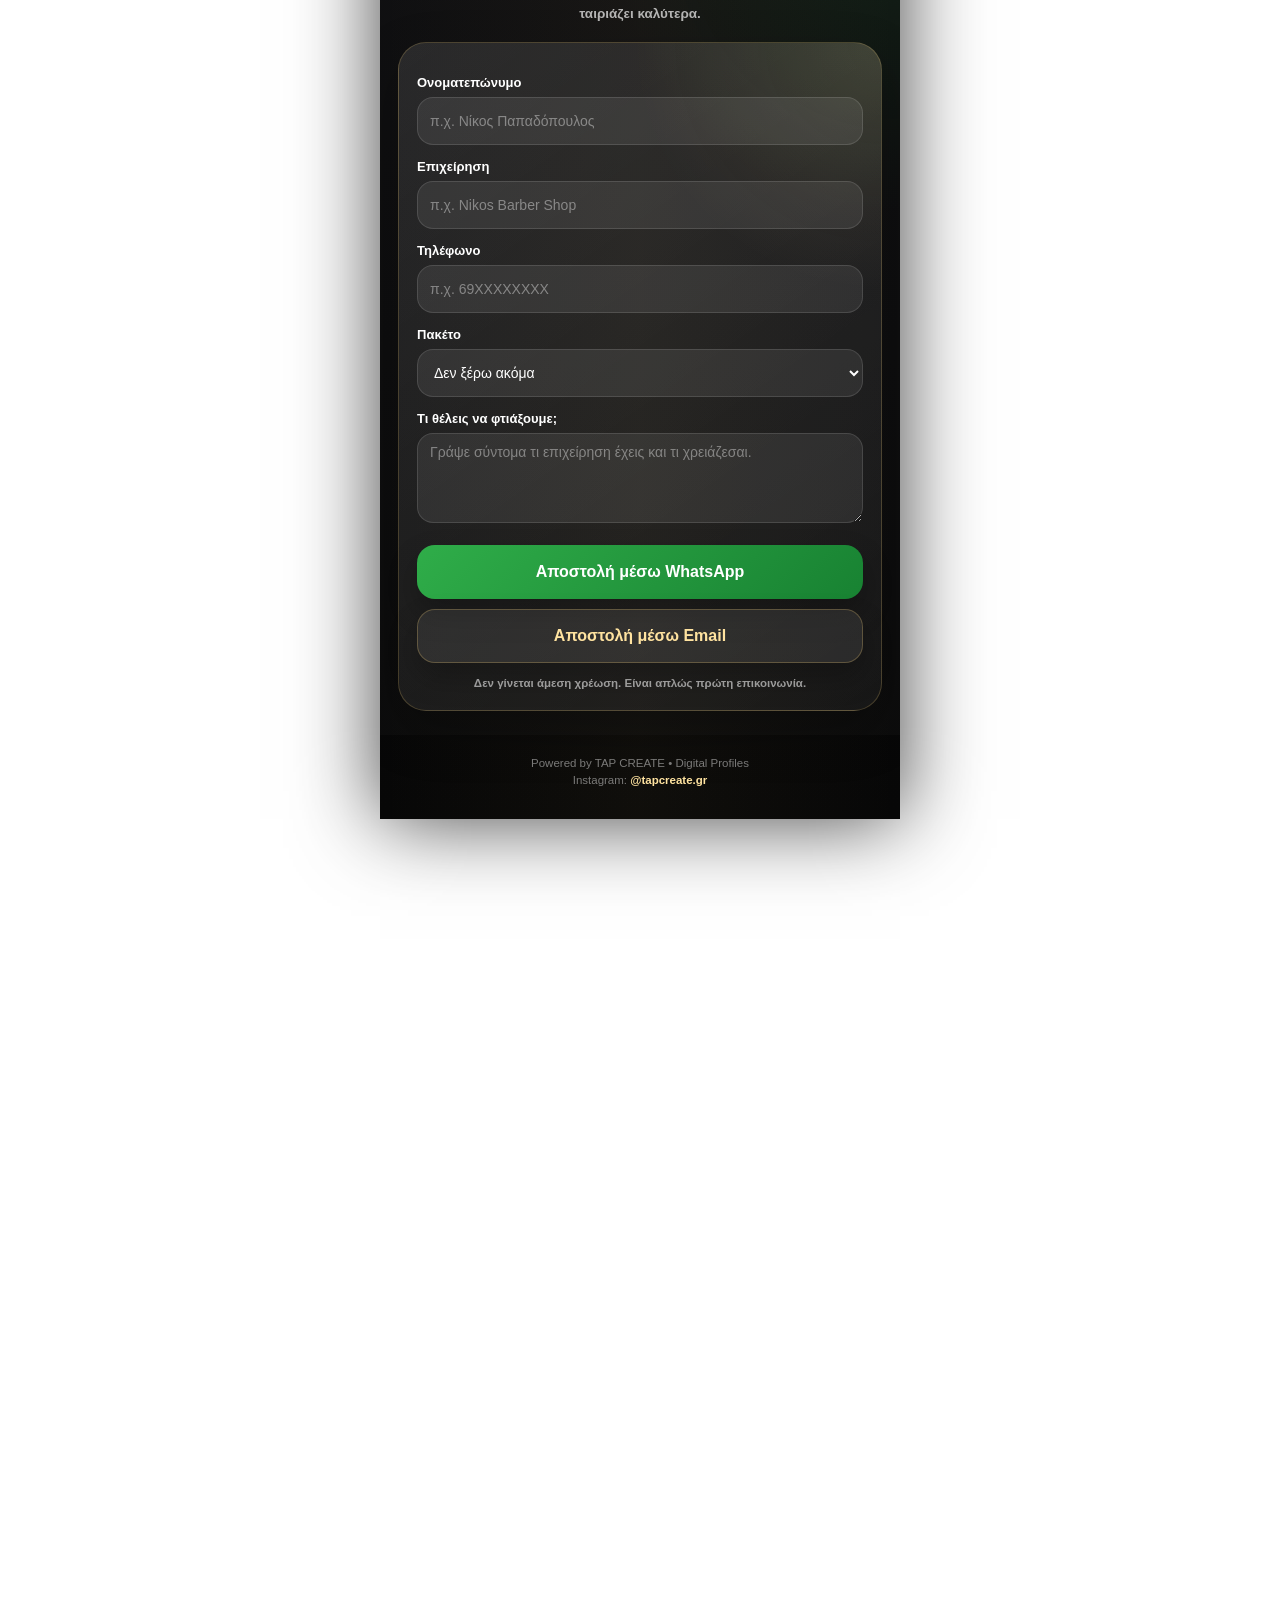
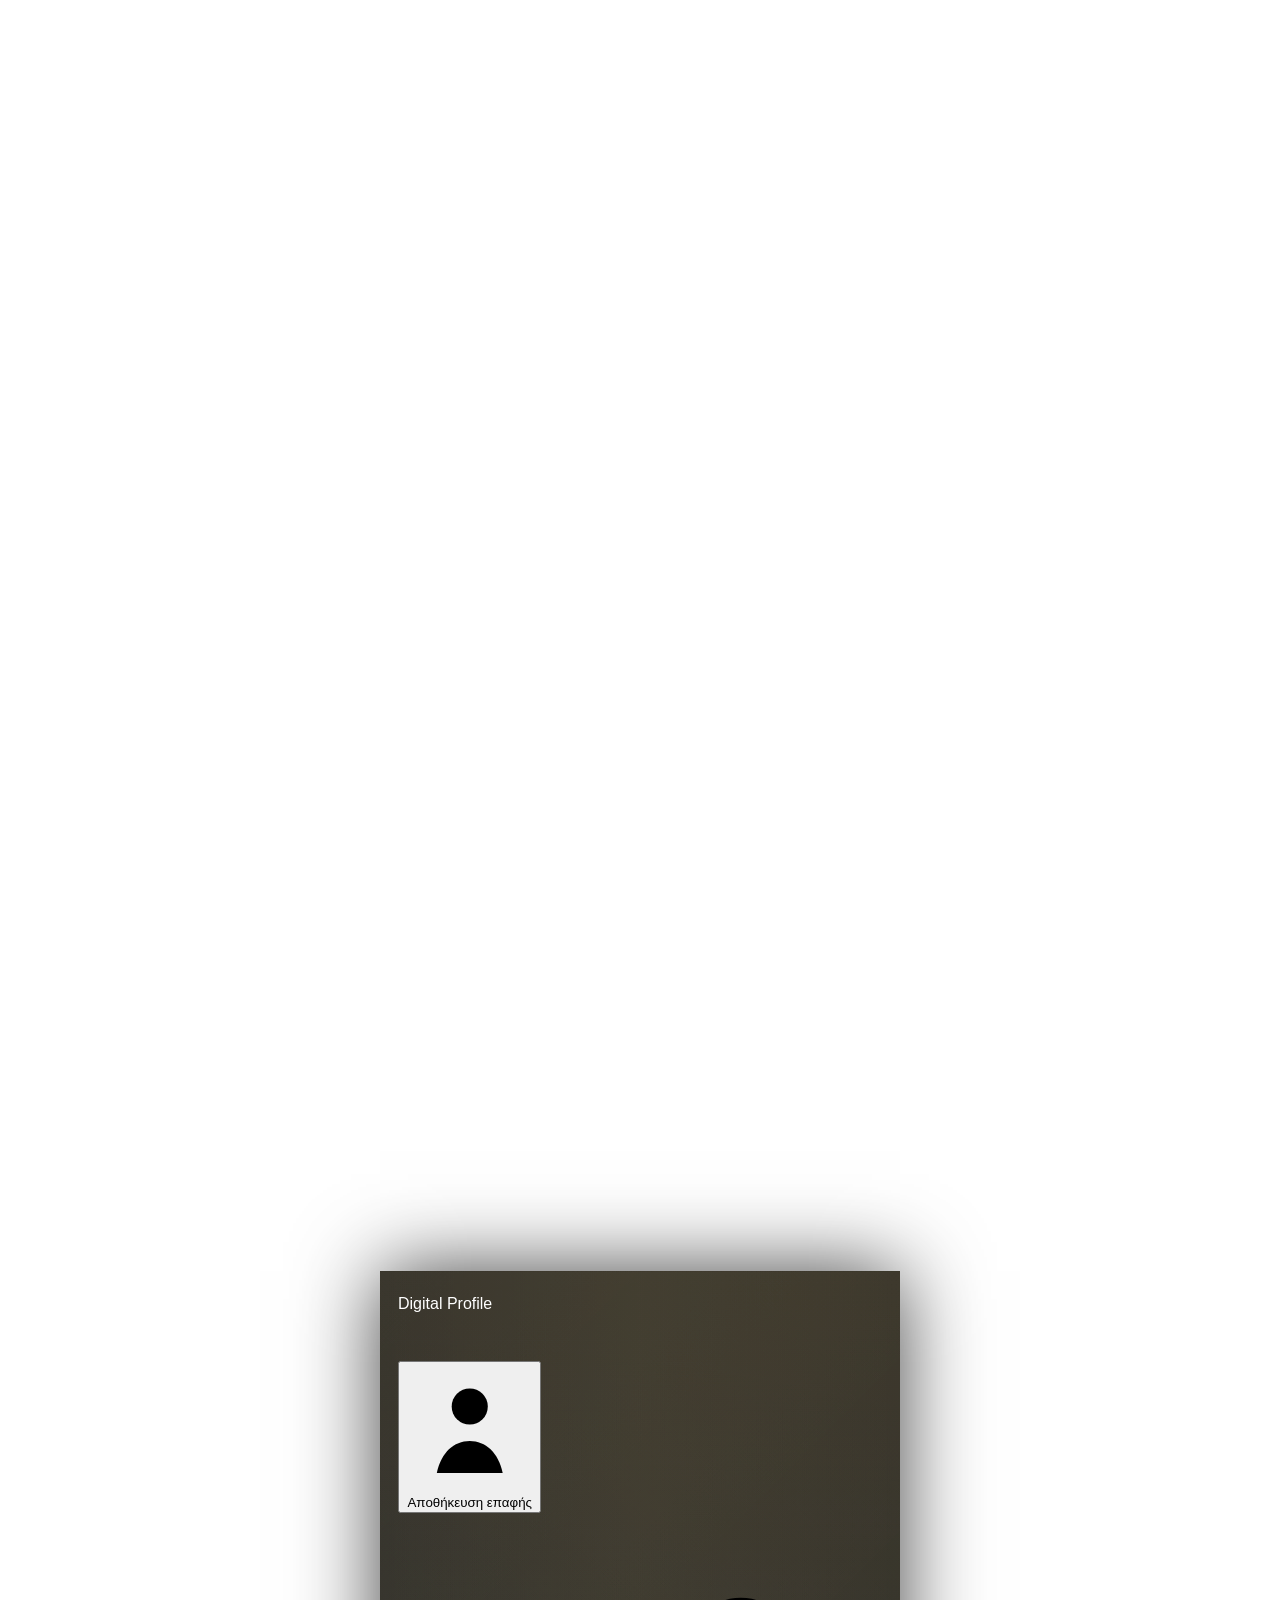
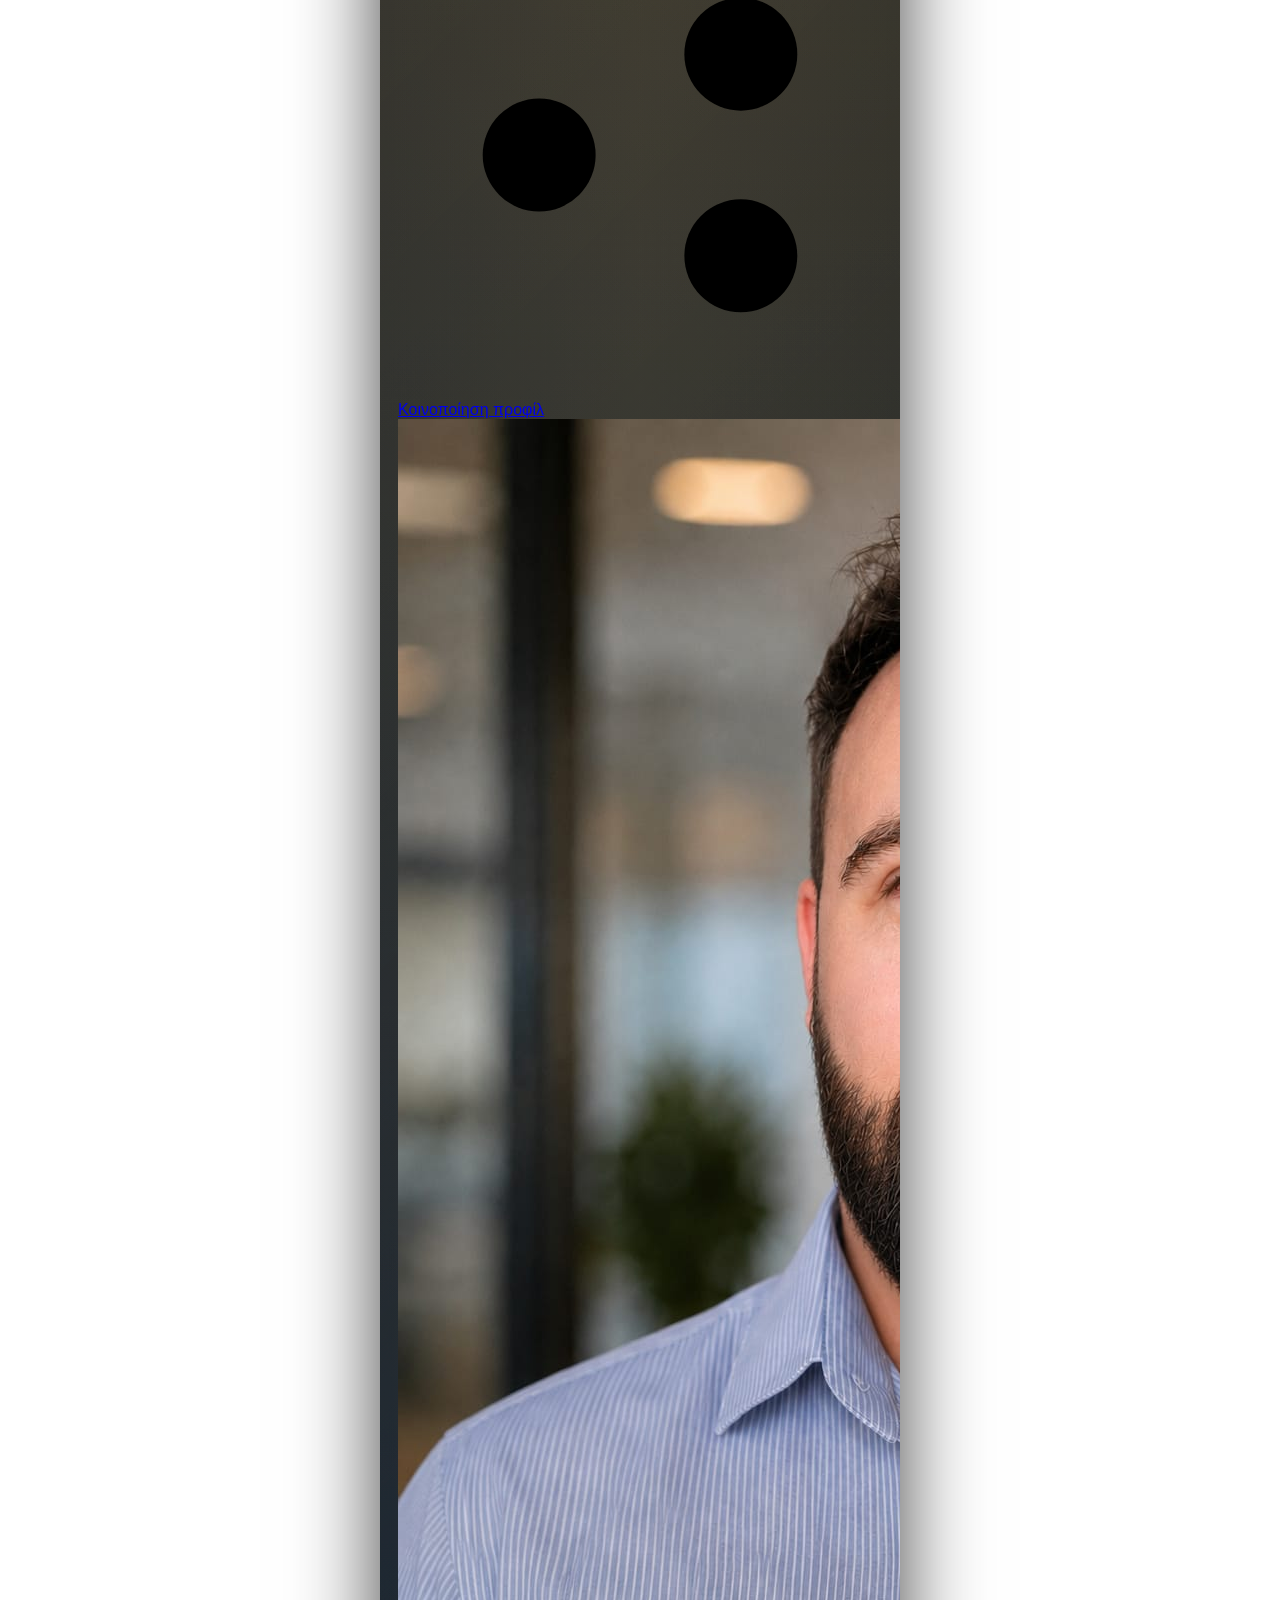
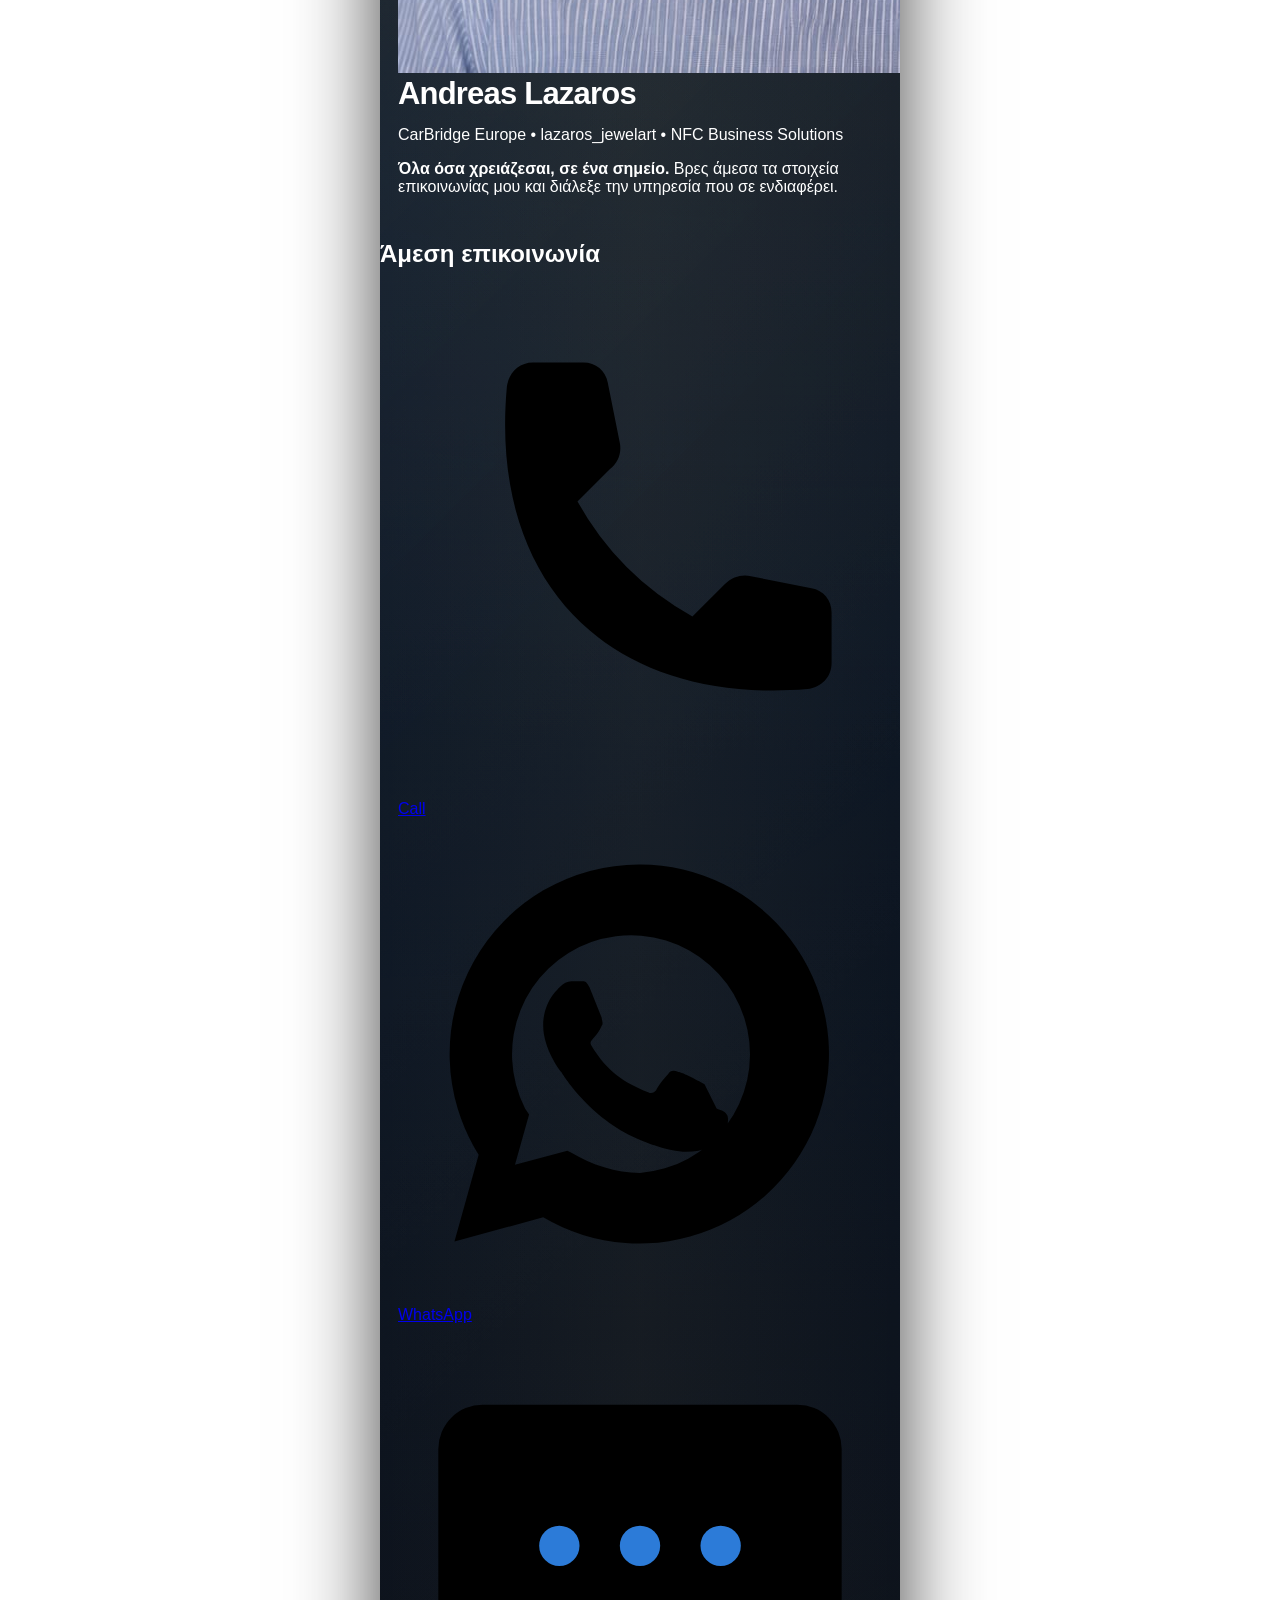
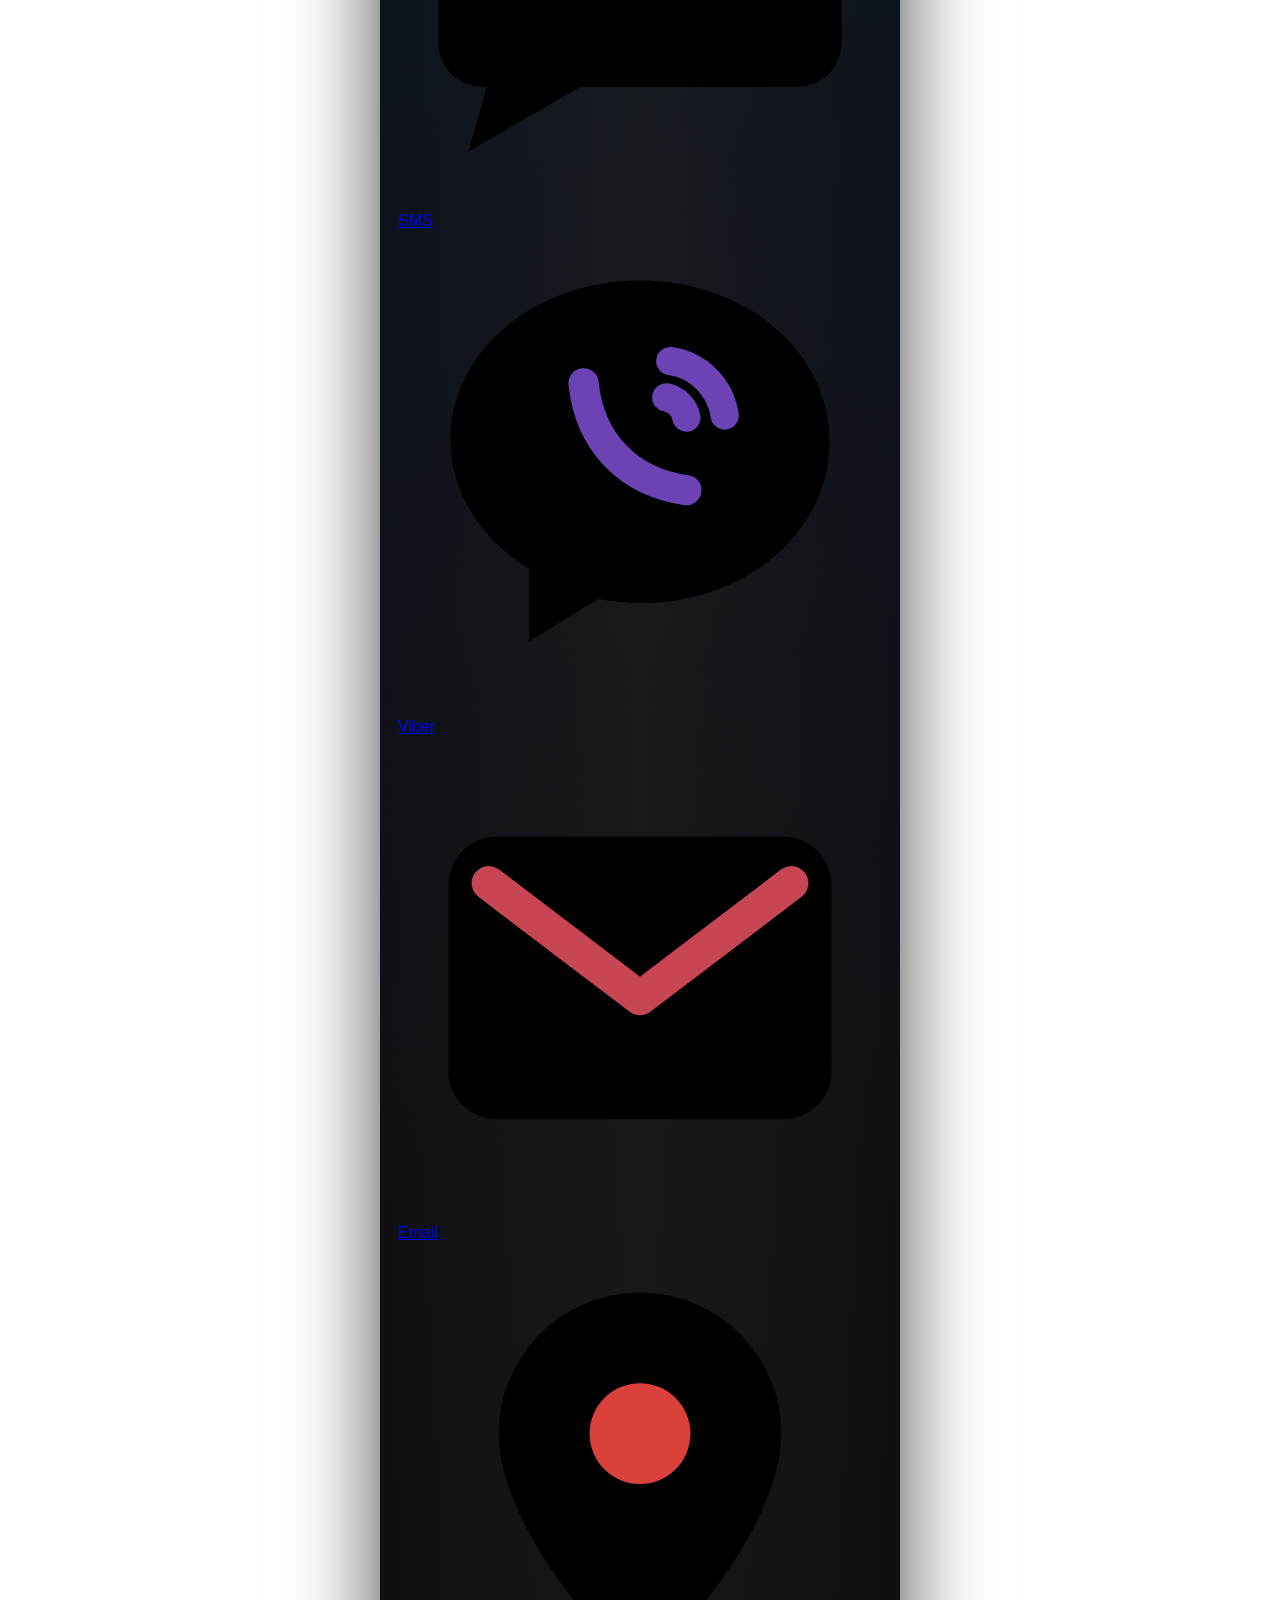
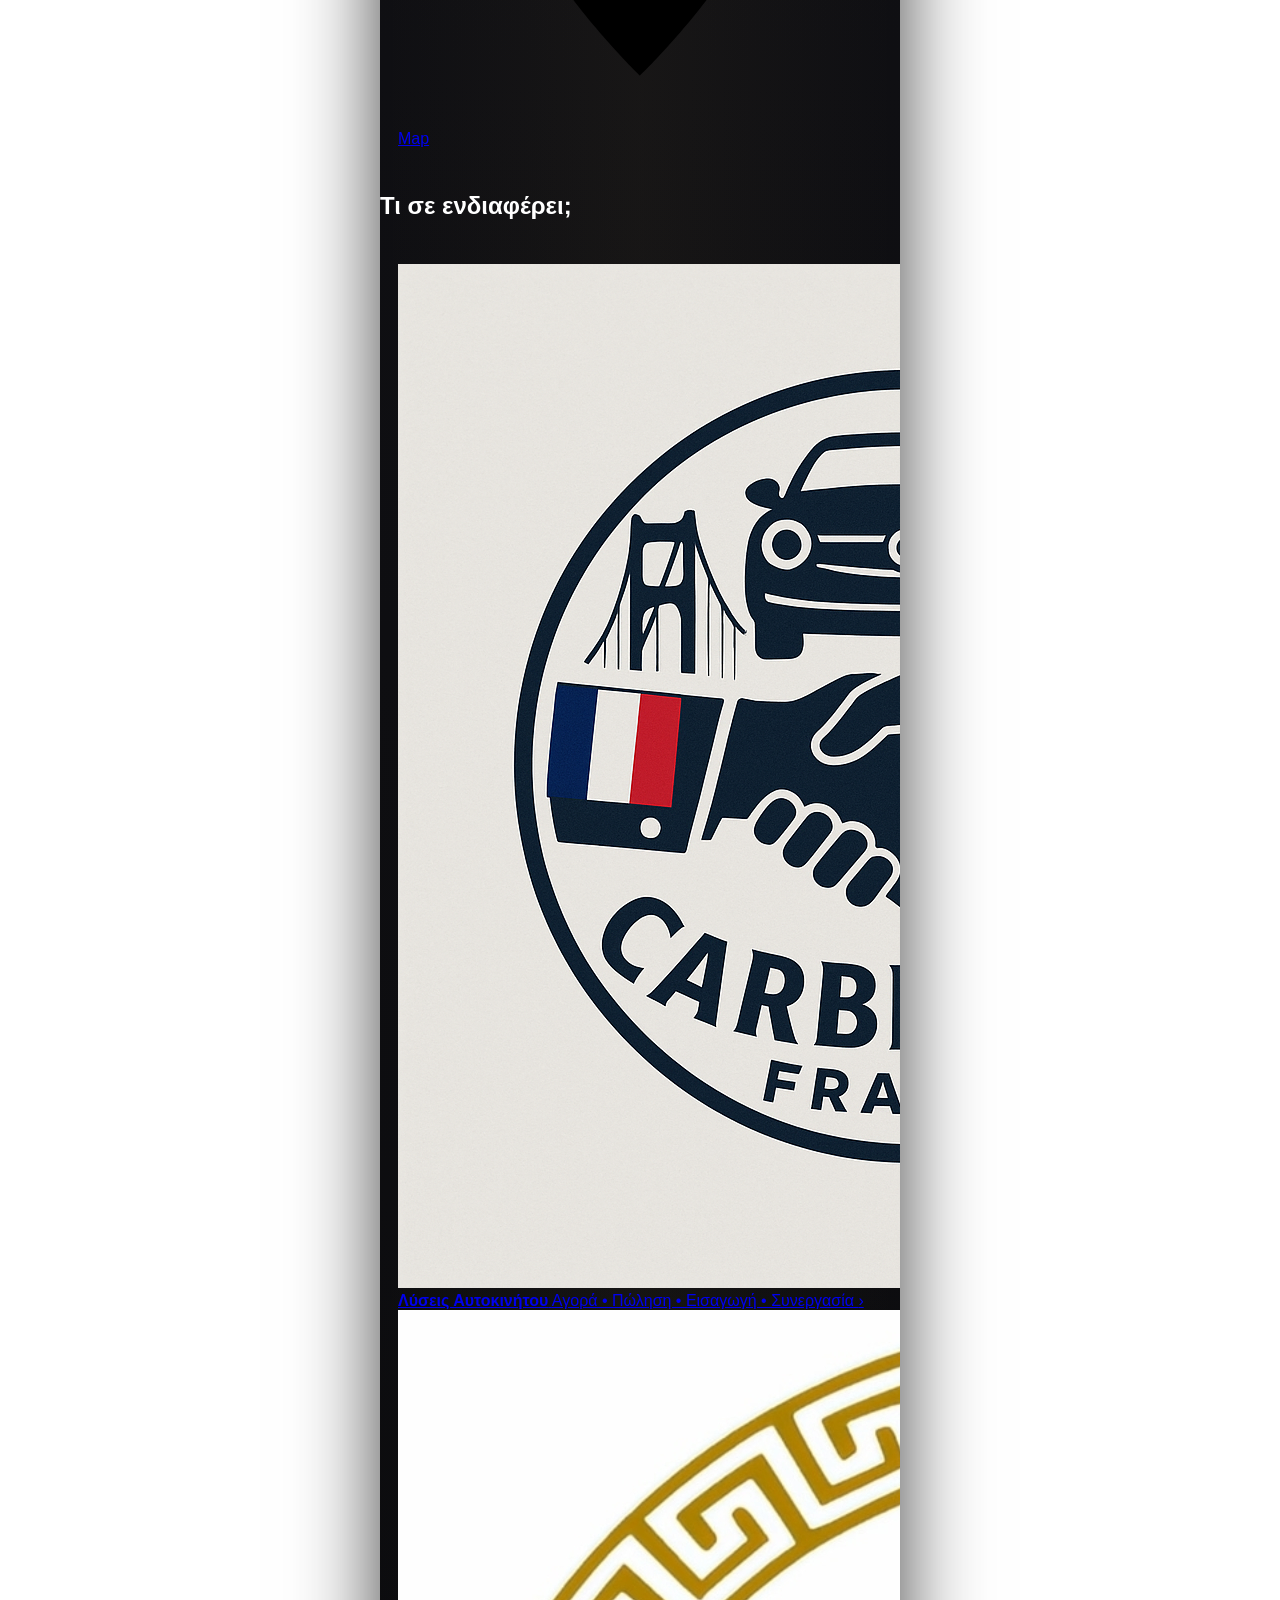
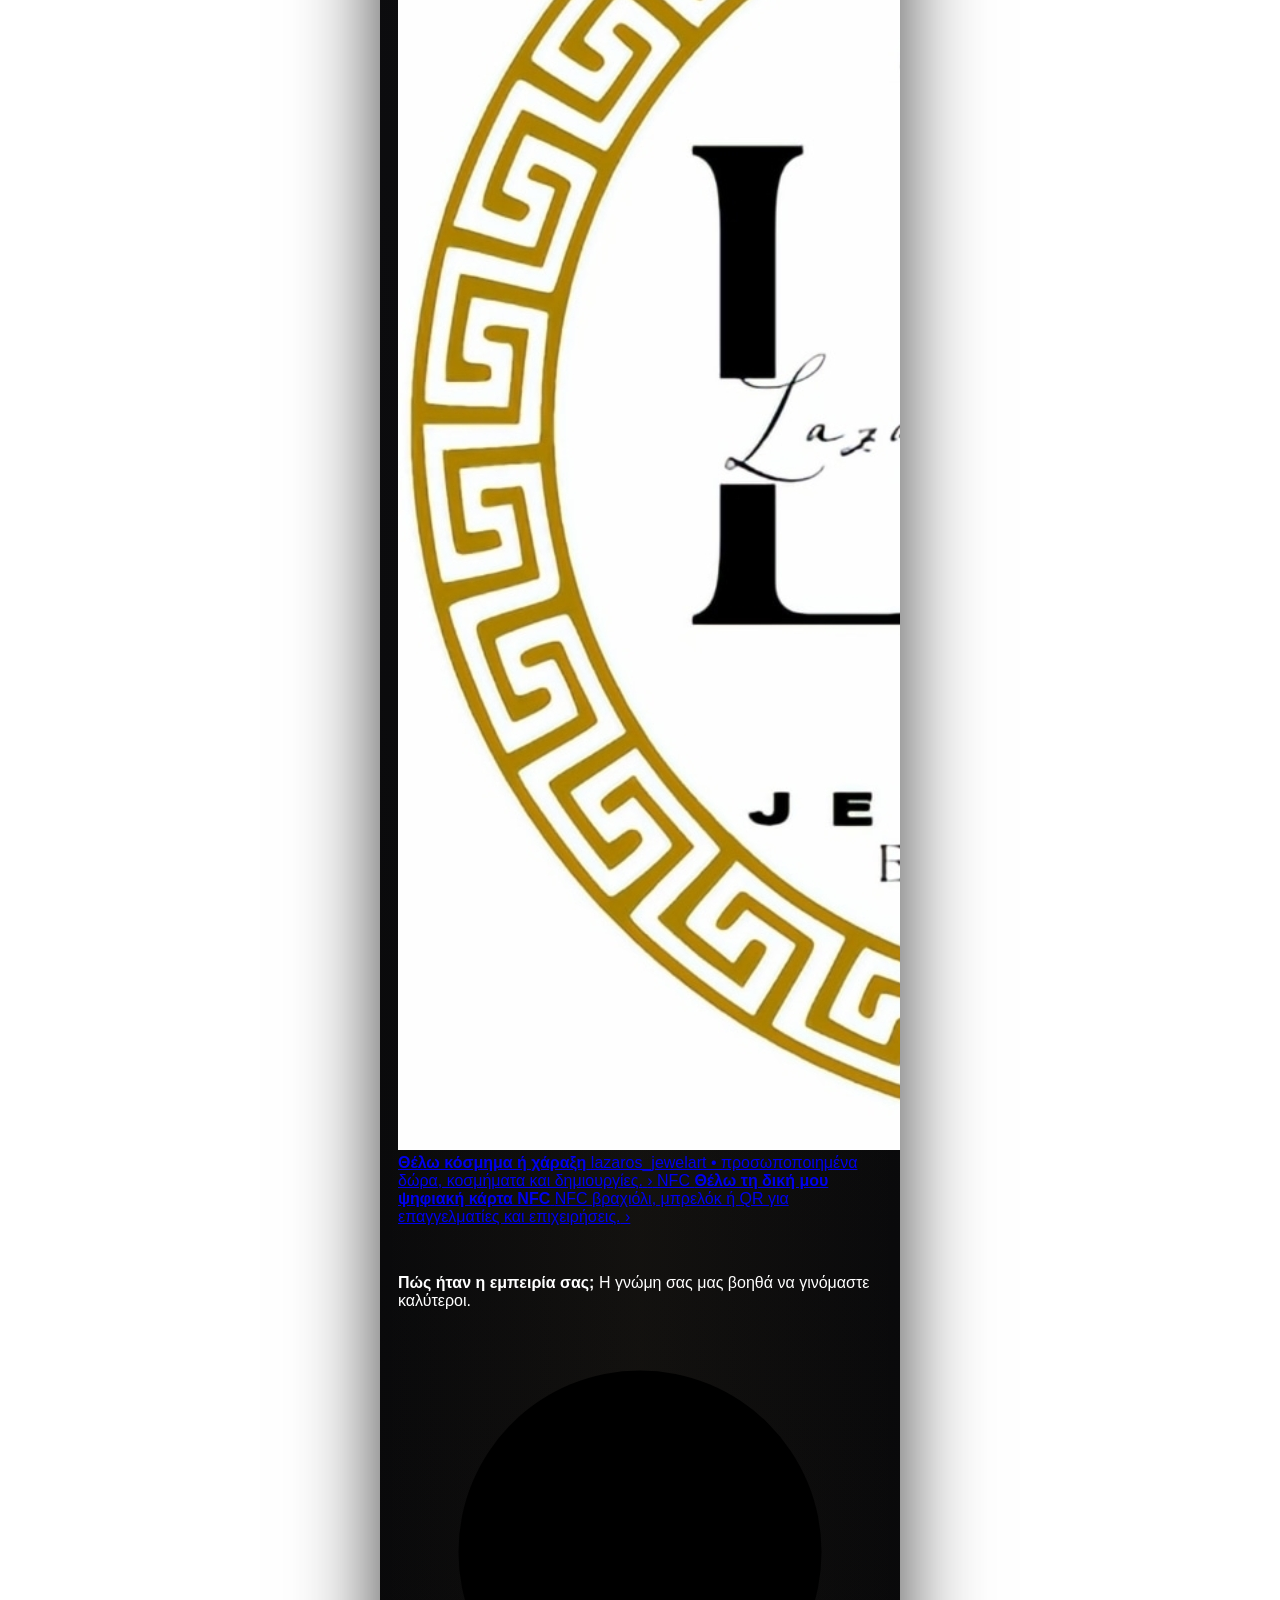
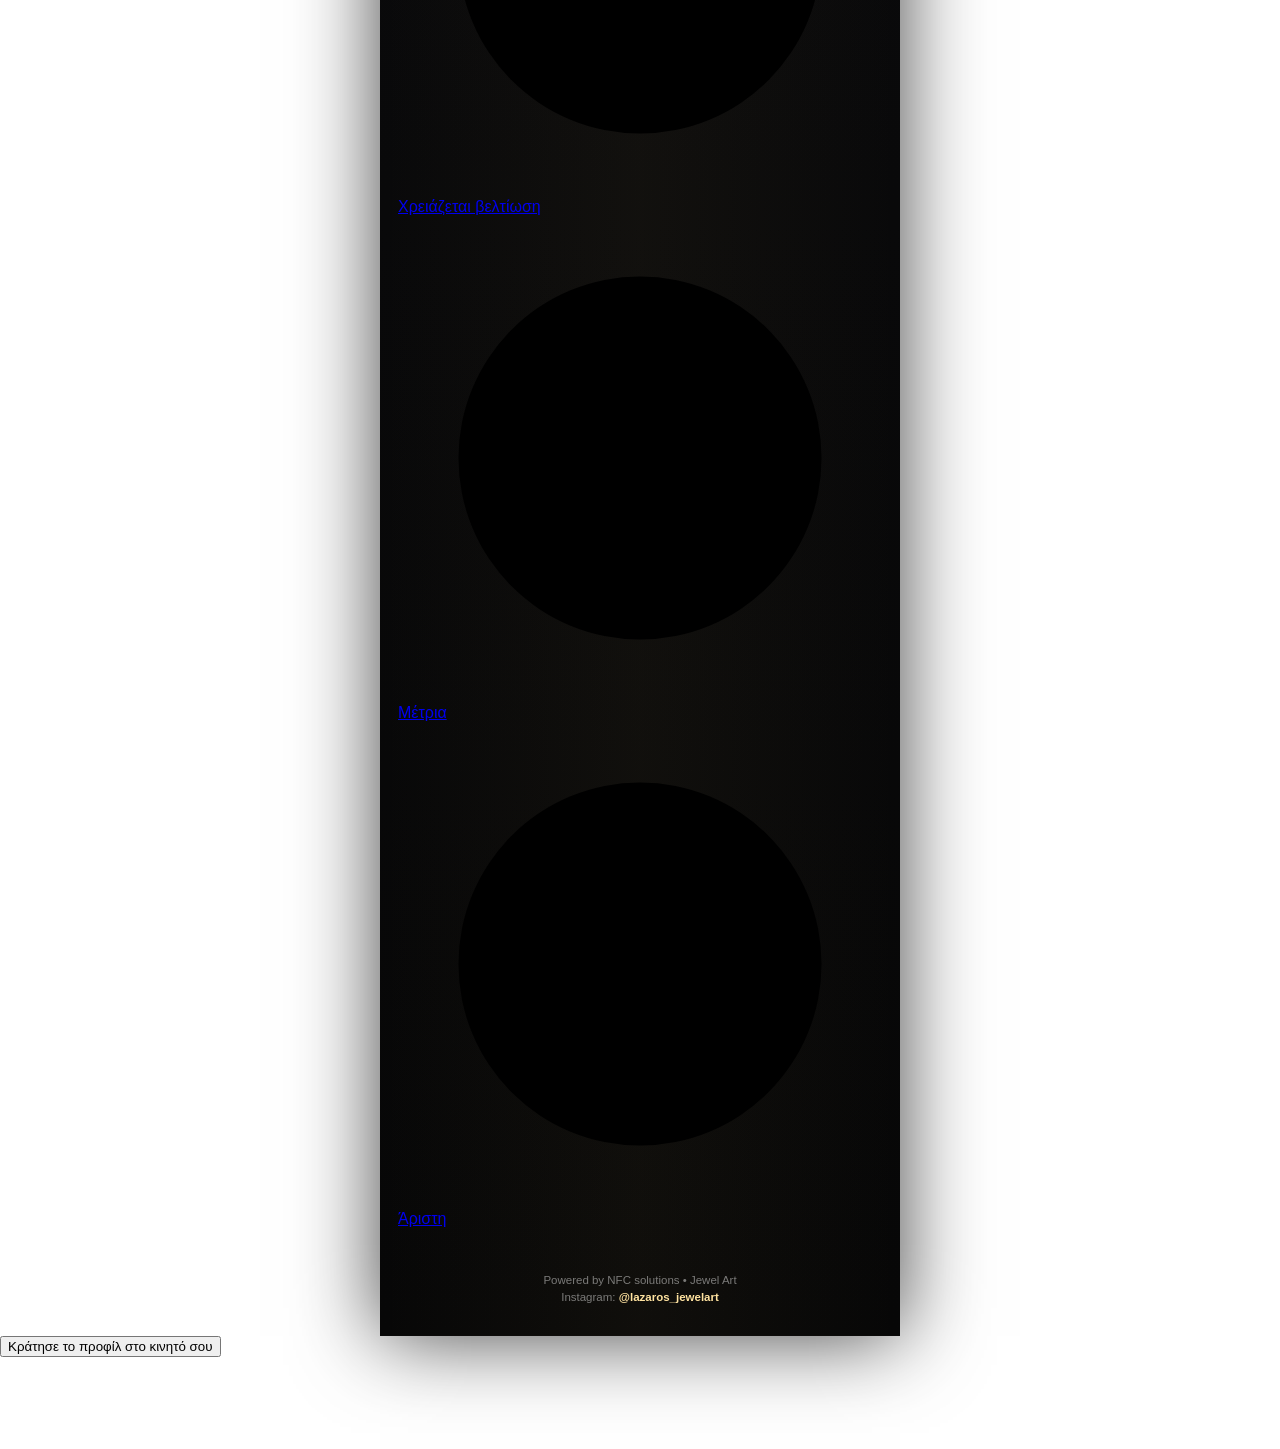
==== commit f78758ff: "Update index.html" ====
--- a/index.html
+++ b/index.html
@@ -4,19 +4,21 @@
   <meta charset="UTF-8" />
   <meta name="viewport" content="width=device-width, initial-scale=1.0" />
 
-  <title>Ανδρέας Λάζαρος | Premium Digital Profile</title>
-
-  <link rel="manifest" href="manifest.json">
-  <link rel="apple-touch-icon" href="andreas-profile.jpg.jpeg">
-
-  <meta name="theme-color" content="#050505">
-  <meta name="apple-mobile-web-app-capable" content="yes">
-  <meta name="apple-mobile-web-app-title" content="Ανδρέας Λάζαρος">
-  <meta name="apple-mobile-web-app-status-bar-style" content="black-translucent">
-
-  <meta http-equiv="Cache-Control" content="no-cache, no-store, must-revalidate">
-  <meta http-equiv="Pragma" content="no-cache">
-  <meta http-equiv="Expires" content="0">
+  <title>TAP CREATE | NFC Digital Profile</title>
+  <meta name="description" content="Με ένα tap ανοίγει το επαγγελματικό σου προφίλ με τηλέφωνο, social, Google Review, χάρτη και αποθήκευση επαφής.">
+
+  <meta property="og:type" content="website">
+  <meta property="og:url" content="https://tapcreate.gr/">
+  <meta property="og:title" content="NFC Digital Profile για επαγγελματίες">
+  <meta property="og:description" content="Με ένα tap ανοίγει το επαγγελματικό σου προφίλ, τα social, το τηλέφωνο, ο χάρτης και οι αξιολογήσεις σου.">
+  <meta property="og:image" content="https://tapcreate.gr/1%20tap.png">
+  <meta property="og:image:secure_url" content="https://tapcreate.gr/1%20tap.png">
+  <meta property="og:site_name" content="TAP CREATE">
+
+  <meta name="twitter:card" content="summary_large_image">
+  <meta name="twitter:title" content="TAP CREATE | NFC Digital Profile">
+  <meta name="twitter:description" content="Με ένα tap ανοίγει το επαγγελματικό σου προφίλ.">
+  <meta name="twitter:image" content="https://tapcreate.gr/1%20tap.png">
 
   <style>
     * {
@@ -34,7 +36,1180 @@
       --blue: #0e2d52;
       --blue-soft: #17446f;
       --white: #ffffff;
-      --green: #26a846;
+      --green: #22a63a;
+    }
+
+    html {
+      scroll-behavior: smooth;
+    }
+
+    body {
+      margin: 0;
+      padding: 0 0 92px;
+      font-family: Arial, Helvetica, sans-serif;
+      color: var(--white);
+      background:
+        radial-gradient(circle at top left, rgba(215,183,106,0.30), transparent 28%),
+        radial-gradient(circle at top right, rgba(23,68,111,0.36), transparent 26%),
+        radial-gradient(circle at bottom center, rgba(215,183,106,0.14), transparent 32%),
+        linear-gradient(180deg, #050505 0%, #0b0b0d 48%, #050505 100%);
+      background-attachment: fixed;
+    }
+
+    a,
+    button {
+      touch-action: manipulation;
+    }
+
+    button {
+      font-family: Arial, Helvetica, sans-serif;
+      cursor: pointer;
+    }
+
+    .page {
+      width: 100%;
+      max-width: 520px;
+      min-height: 100vh;
+      margin: 0 auto;
+      background:
+        radial-gradient(circle at 90% 0%, rgba(215,183,106,0.20), transparent 28%),
+        radial-gradient(circle at 0% 22%, rgba(14,45,82,0.42), transparent 34%),
+        linear-gradient(180deg, #060606 0%, #101014 48%, #070707 100%);
+      box-shadow: 0 0 80px rgba(0,0,0,0.74);
+      overflow: hidden;
+      position: relative;
+    }
+
+    .page::before {
+      content: "";
+      position: absolute;
+      inset: 0;
+      background:
+        linear-gradient(135deg, rgba(255,255,255,0.08), transparent 34%),
+        linear-gradient(90deg, transparent, rgba(215,183,106,0.045), transparent);
+      pointer-events: none;
+    }
+
+    .page > * {
+      position: relative;
+      z-index: 1;
+    }
+
+    .hero {
+      padding: 18px 16px 26px;
+      text-align: center;
+    }
+
+    .hero-image-wrap {
+      margin: 0 auto 16px;
+      border-radius: 30px;
+      padding: 10px;
+      background:
+        radial-gradient(circle at top right, rgba(255,227,160,0.18), transparent 32%),
+        linear-gradient(145deg, rgba(255,255,255,0.12), rgba(255,255,255,0.04));
+      border: 1px solid rgba(215,183,106,0.26);
+      box-shadow: 0 22px 55px rgba(0,0,0,0.34);
+    }
+
+    .hero-image {
+      width: 100%;
+      display: block;
+      border-radius: 22px;
+      background: #000000;
+    }
+
+    .badge {
+      display: inline-flex;
+      padding: 8px 12px;
+      border-radius: 999px;
+      background: rgba(255,255,255,0.10);
+      border: 1px solid rgba(255,227,160,0.24);
+      color: var(--gold-light);
+      font-size: 11px;
+      font-weight: 900;
+      margin-bottom: 12px;
+      letter-spacing: 0.3px;
+    }
+
+    h1 {
+      margin: 0;
+      color: #ffffff;
+      font-size: 31px;
+      line-height: 1.08;
+      font-weight: 900;
+      letter-spacing: -0.8px;
+    }
+
+    .hero-subtitle {
+      margin: 12px auto 0;
+      max-width: 430px;
+      color: rgba(255,255,255,0.82);
+      font-size: 14.5px;
+      line-height: 1.55;
+      font-weight: 700;
+    }
+
+    .top-actions {
+      display: grid;
+      grid-template-columns: 1fr 1fr;
+      gap: 10px;
+      margin-top: 18px;
+    }
+
+    .main-btn,
+    .ghost-btn {
+      min-height: 54px;
+      border-radius: 18px;
+      display: flex;
+      align-items: center;
+      justify-content: center;
+      text-align: center;
+      text-decoration: none;
+      font-weight: 900;
+      font-size: 14px;
+      padding: 0 12px;
+      box-shadow: 0 14px 30px rgba(0,0,0,0.26);
+    }
+
+    .main-btn {
+      background: linear-gradient(135deg, var(--gold-light), var(--gold), var(--gold-dark));
+      color: #1a1205;
+      border: 0;
+    }
+
+    .ghost-btn {
+      background: rgba(255,255,255,0.08);
+      color: #ffffff;
+      border: 1px solid rgba(255,255,255,0.14);
+    }
+
+    section {
+      padding: 24px 18px;
+    }
+
+    .section-title {
+      margin: 0 0 8px;
+      text-align: center;
+      color: #ffffff;
+      font-size: 23px;
+      line-height: 1.15;
+      font-weight: 900;
+      letter-spacing: -0.4px;
+    }
+
+    .section-subtitle {
+      margin: 0 auto 18px;
+      max-width: 430px;
+      color: rgba(255,255,255,0.68);
+      text-align: center;
+      font-size: 13.5px;
+      line-height: 1.5;
+      font-weight: 700;
+    }
+
+    .steps-mini {
+      display: grid;
+      grid-template-columns: repeat(3, 1fr);
+      gap: 9px;
+    }
+
+    .mini-step {
+      min-height: 116px;
+      padding: 12px 8px;
+      border-radius: 22px;
+      background:
+        radial-gradient(circle at top right, rgba(255,227,160,0.12), transparent 28%),
+        linear-gradient(145deg, rgba(255,255,255,0.10), rgba(255,255,255,0.045));
+      border: 1px solid rgba(215,183,106,0.20);
+      text-align: center;
+      box-shadow: 0 16px 36px rgba(0,0,0,0.22);
+    }
+
+    .mini-num {
+      width: 34px;
+      height: 34px;
+      border-radius: 13px;
+      margin: 0 auto 8px;
+      background: linear-gradient(135deg, var(--gold-light), var(--gold-dark));
+      color: #1a1205;
+      display: flex;
+      align-items: center;
+      justify-content: center;
+      font-weight: 900;
+    }
+
+    .mini-step strong {
+      display: block;
+      color: #fff;
+      font-size: 12.5px;
+      line-height: 1.25;
+      font-weight: 900;
+    }
+
+    .mini-step span {
+      display: block;
+      margin-top: 5px;
+      color: rgba(255,255,255,0.62);
+      font-size: 10.5px;
+      line-height: 1.35;
+      font-weight: 700;
+    }
+
+    .packages {
+      padding-top: 18px;
+      background:
+        radial-gradient(circle at top right, rgba(255,227,160,0.08), transparent 30%),
+        rgba(255,255,255,0.02);
+      border-top: 1px solid rgba(255,255,255,0.06);
+      border-bottom: 1px solid rgba(255,255,255,0.06);
+    }
+
+    .package-grid {
+      display: grid;
+      grid-template-columns: 1fr 1fr;
+      gap: 11px;
+    }
+
+    .package-tile {
+      min-height: 248px;
+      border: 1px solid rgba(215,183,106,0.24);
+      border-radius: 26px;
+      background:
+        radial-gradient(circle at top right, rgba(255,227,160,0.16), transparent 34%),
+        linear-gradient(145deg, rgba(255,255,255,0.105), rgba(255,255,255,0.045));
+      box-shadow: 0 16px 36px rgba(0,0,0,0.27);
+      color: #ffffff;
+      text-align: left;
+      padding: 10px;
+      display: flex;
+      flex-direction: column;
+      justify-content: space-between;
+      overflow: hidden;
+    }
+
+    .package-tile.highlight {
+      border: 2px solid rgba(255,227,160,0.62);
+      background:
+        radial-gradient(circle at top right, rgba(255,227,160,0.22), transparent 34%),
+        linear-gradient(145deg, rgba(23,68,111,0.58), rgba(255,255,255,0.045));
+    }
+
+    .package-image {
+      width: 100%;
+      aspect-ratio: 1 / 0.78;
+      object-fit: cover;
+      display: block;
+      border-radius: 20px;
+      margin-bottom: 10px;
+      background: rgba(255,255,255,0.07);
+      border: 1px solid rgba(215,183,106,0.18);
+      box-shadow: 0 12px 26px rgba(0,0,0,0.22);
+    }
+
+    .package-image.custom-image {
+      object-fit: cover;
+      filter: saturate(1.05) contrast(1.02);
+    }
+
+    .package-icon {
+      width: 42px;
+      height: 42px;
+      border-radius: 16px;
+      background: linear-gradient(135deg, var(--gold-light), var(--gold-dark));
+      color: #1a1205;
+      display: flex;
+      align-items: center;
+      justify-content: center;
+      font-weight: 900;
+      margin-bottom: 9px;
+    }
+
+    .package-tile h3 {
+      margin: 0;
+      color: #fff;
+      font-size: 20px;
+      font-weight: 900;
+      line-height: 1.1;
+    }
+
+    .package-tile p {
+      margin: 8px 0 10px;
+      color: rgba(255,255,255,0.67);
+      font-size: 11.8px;
+      line-height: 1.4;
+      font-weight: 700;
+    }
+
+    .price {
+      color: var(--gold-light);
+      font-size: 20px;
+      font-weight: 900;
+      line-height: 1;
+    }
+
+    .tap-more {
+      margin-top: 10px;
+      min-height: 36px;
+      border-radius: 14px;
+      background: rgba(255,255,255,0.09);
+      border: 1px solid rgba(255,255,255,0.12);
+      color: #fff;
+      font-size: 11.5px;
+      font-weight: 900;
+      display: flex;
+      align-items: center;
+      justify-content: center;
+    }
+
+    .proof-grid {
+      display: grid;
+      grid-template-columns: repeat(2, 1fr);
+      gap: 12px;
+    }
+
+    .proof-card {
+      min-height: 170px;
+      padding: 14px 10px;
+      border-radius: 24px;
+      background:
+        radial-gradient(circle at top right, rgba(255,227,160,0.12), transparent 28%),
+        linear-gradient(145deg, rgba(255,255,255,0.10), rgba(255,255,255,0.045));
+      border: 1px solid rgba(215,183,106,0.22);
+      color: #fff;
+      text-decoration: none;
+      text-align: center;
+      display: flex;
+      flex-direction: column;
+      justify-content: space-between;
+      gap: 8px;
+      box-shadow: 0 16px 36px rgba(0,0,0,0.24);
+    }
+
+    .proof-logo {
+      width: 72px;
+      height: 72px;
+      margin: 0 auto;
+      border-radius: 50%;
+      background: #fff;
+      object-fit: cover;
+      border: 2px solid rgba(255,227,160,0.42);
+      box-shadow: 0 12px 28px rgba(0,0,0,0.28);
+    }
+
+    .proof-card strong {
+      display: block;
+      color: #fff;
+      font-size: 13px;
+      font-weight: 900;
+      line-height: 1.2;
+    }
+
+    .proof-card span {
+      display: block;
+      color: rgba(255,255,255,0.62);
+      font-size: 10.5px;
+      line-height: 1.25;
+      font-weight: 700;
+    }
+
+    .view-profile {
+      min-height: 34px;
+      border-radius: 13px;
+      background: linear-gradient(135deg, var(--gold-light), var(--gold-dark));
+      color: #1a1205;
+      display: flex;
+      align-items: center;
+      justify-content: center;
+      font-size: 10.5px;
+      font-weight: 900;
+      padding: 6px;
+    }
+
+    .form-section {
+      background:
+        radial-gradient(circle at top right, rgba(34,166,58,0.10), transparent 30%),
+        rgba(255,255,255,0.02);
+      border-top: 1px solid rgba(255,255,255,0.06);
+    }
+
+    .form-card {
+      border-radius: 28px;
+      padding: 18px;
+      background:
+        radial-gradient(circle at top right, rgba(255,227,160,0.13), transparent 30%),
+        linear-gradient(145deg, rgba(255,255,255,0.105), rgba(255,255,255,0.045));
+      border: 1px solid rgba(215,183,106,0.24);
+      box-shadow: 0 20px 50px rgba(0,0,0,0.27);
+    }
+
+    .form-card label {
+      display: block;
+      color: #ffffff;
+      font-size: 13px;
+      font-weight: 900;
+      margin: 14px 0 7px;
+    }
+
+    .form-card input,
+    .form-card select,
+    .form-card textarea {
+      width: 100%;
+      min-height: 48px;
+      border-radius: 16px;
+      border: 1px solid rgba(255,255,255,0.12);
+      padding: 10px 12px;
+      background: rgba(255,255,255,0.08);
+      color: #ffffff;
+      font-size: 14px;
+      outline: none;
+      font-family: Arial, Helvetica, sans-serif;
+    }
+
+    .form-card input::placeholder,
+    .form-card textarea::placeholder {
+      color: rgba(255,255,255,0.40);
+    }
+
+    .form-card select option {
+      color: #111827;
+      background: #ffffff;
+    }
+
+    .form-card textarea {
+      min-height: 90px;
+      resize: vertical;
+    }
+
+    .send-btn,
+    .secondary-btn {
+      width: 100%;
+      min-height: 54px;
+      margin-top: 18px;
+      border: 0;
+      border-radius: 18px;
+      color: #ffffff;
+      font-size: 16px;
+      font-weight: 900;
+      cursor: pointer;
+      font-family: Arial, Helvetica, sans-serif;
+      box-shadow: 0 14px 30px rgba(0,0,0,0.24);
+    }
+
+    .send-btn {
+      background: linear-gradient(135deg, #2fad49, #188232);
+    }
+
+    .secondary-btn {
+      margin-top: 10px;
+      background: rgba(255,255,255,0.08);
+      border: 1px solid rgba(215,183,106,0.30);
+      color: var(--gold-light);
+    }
+
+    .small-note {
+      margin: 12px 0 0;
+      color: rgba(255,255,255,0.56);
+      font-size: 11.5px;
+      line-height: 1.45;
+      text-align: center;
+      font-weight: 700;
+    }
+
+    .footer {
+      text-align: center;
+      padding: 20px 18px 30px;
+      color: rgba(255,255,255,0.45);
+      font-size: 11.5px;
+      line-height: 1.5;
+    }
+
+    .footer a {
+      color: var(--gold-light);
+      text-decoration: none;
+      font-weight: 900;
+    }
+
+    .sticky-cta {
+      position: fixed;
+      left: 50%;
+      bottom: 14px;
+      transform: translateX(-50%);
+      width: calc(100% - 28px);
+      max-width: 480px;
+      z-index: 999;
+    }
+
+    .sticky-cta a {
+      min-height: 60px;
+      border-radius: 20px;
+      background:
+        radial-gradient(circle at top right, rgba(255,255,255,0.22), transparent 30%),
+        linear-gradient(135deg, #2fad49, #188232);
+      color: #ffffff;
+      text-decoration: none;
+      font-weight: 900;
+      display: flex;
+      align-items: center;
+      justify-content: center;
+      box-shadow: 0 18px 42px rgba(0,0,0,0.40);
+      border: 1px solid rgba(255,255,255,0.18);
+    }
+
+    .modal {
+      display: none;
+      position: fixed;
+      inset: 0;
+      z-index: 10000;
+      padding: 18px;
+      background: rgba(0,0,0,0.72);
+      align-items: center;
+      justify-content: center;
+    }
+
+    .modal.open {
+      display: flex;
+    }
+
+    .modal-box {
+      width: 100%;
+      max-width: 420px;
+      max-height: 86vh;
+      overflow: auto;
+      border-radius: 30px;
+      padding: 22px;
+      background:
+        radial-gradient(circle at top right, rgba(255,227,160,0.16), transparent 30%),
+        linear-gradient(145deg, #111111, #050505);
+      border: 1px solid rgba(255,227,160,0.30);
+      box-shadow: 0 28px 80px rgba(0,0,0,0.58);
+      position: relative;
+    }
+
+    .modal-close {
+      position: absolute;
+      top: 11px;
+      right: 11px;
+      width: 38px;
+      height: 38px;
+      border: 0;
+      border-radius: 14px;
+      background: rgba(255,255,255,0.12);
+      color: #fff;
+      font-size: 22px;
+      font-weight: 900;
+    }
+
+    .modal-box h2 {
+      margin: 0 42px 8px 0;
+      color: var(--gold-light);
+      font-size: 24px;
+      font-weight: 900;
+      line-height: 1.1;
+    }
+
+    .modal-price {
+      margin: 0 0 14px;
+      color: #ffffff;
+      font-size: 28px;
+      font-weight: 900;
+    }
+
+    .modal-box p {
+      margin: 0 0 14px;
+      color: rgba(255,255,255,0.72);
+      font-size: 13.5px;
+      line-height: 1.5;
+      font-weight: 700;
+    }
+
+    .modal-list {
+      display: grid;
+      gap: 9px;
+      margin: 14px 0 18px;
+    }
+
+    .modal-list div {
+      display: flex;
+      gap: 9px;
+      align-items: flex-start;
+      color: rgba(255,255,255,0.80);
+      font-size: 13px;
+      line-height: 1.4;
+      font-weight: 700;
+    }
+
+    .check {
+      width: 20px;
+      height: 20px;
+      min-width: 20px;
+      border-radius: 50%;
+      background: var(--gold);
+      color: #1a1205;
+      display: inline-flex;
+      align-items: center;
+      justify-content: center;
+      font-size: 12px;
+      font-weight: 900;
+      margin-top: 1px;
+    }
+
+    .modal-action {
+      width: 100%;
+      min-height: 54px;
+      border: 0;
+      border-radius: 18px;
+      background: linear-gradient(135deg, #2fad49, #188232);
+      color: #fff;
+      font-size: 15px;
+      font-weight: 900;
+      font-family: Arial, Helvetica, sans-serif;
+      box-shadow: 0 14px 30px rgba(0,0,0,0.24);
+    }
+
+
+
+    .video-demo-section {
+      background:
+        radial-gradient(circle at top right, rgba(215,183,106,0.10), transparent 30%),
+        rgba(255,255,255,0.02);
+      border-top: 1px solid rgba(255,255,255,0.06);
+      border-bottom: 1px solid rgba(255,255,255,0.06);
+    }
+
+    .video-card {
+      border-radius: 28px;
+      padding: 12px;
+      background:
+        radial-gradient(circle at top right, rgba(255,227,160,0.14), transparent 30%),
+        linear-gradient(145deg, rgba(255,255,255,0.105), rgba(255,255,255,0.045));
+      border: 1px solid rgba(215,183,106,0.24);
+      box-shadow: 0 20px 50px rgba(0,0,0,0.27);
+      overflow: hidden;
+    }
+
+    .demo-video {
+      width: 100%;
+      display: block;
+      border-radius: 22px;
+      background: #000000;
+      border: 1px solid rgba(215,183,106,0.18);
+      box-shadow: 0 14px 32px rgba(0,0,0,0.26);
+    }
+
+    .video-caption {
+      margin: 11px 4px 2px;
+      color: rgba(255,255,255,0.66);
+      font-size: 12.2px;
+      line-height: 1.45;
+      text-align: center;
+      font-weight: 700;
+    }
+
+    .modal-media {
+      margin: 0 0 16px;
+      padding-right: 44px;
+    }
+
+    .modal-image {
+      width: 100%;
+      display: block;
+      border-radius: 22px;
+      background: rgba(255,255,255,0.07);
+      border: 1px solid rgba(215,183,106,0.20);
+      box-shadow: 0 14px 32px rgba(0,0,0,0.26);
+      object-fit: cover;
+    }
+
+    .modal-media-grid {
+      display: grid;
+      grid-template-columns: 1fr 1fr;
+      gap: 10px;
+      align-items: stretch;
+    }
+
+    .modal-video {
+      width: 100%;
+      height: 100%;
+      min-height: 154px;
+      display: block;
+      object-fit: cover;
+      border-radius: 22px;
+      background: #000000;
+      border: 1px solid rgba(215,183,106,0.20);
+      box-shadow: 0 14px 32px rgba(0,0,0,0.26);
+    }
+
+    .modal-video-note {
+      margin: 8px 0 0;
+      color: rgba(255,255,255,0.60);
+      font-size: 11px;
+      line-height: 1.35;
+      text-align: center;
+      font-weight: 700;
+    }
+
+    @media (max-width: 380px) {
+      h1 {
+        font-size: 27px;
+      }
+
+      .top-actions {
+        grid-template-columns: 1fr;
+      }
+
+      .steps-mini {
+        grid-template-columns: 1fr;
+      }
+
+      .package-tile {
+        min-height: 238px;
+      }
+
+      .package-tile h3 {
+        font-size: 18px;
+      }
+
+      .price {
+        font-size: 18px;
+      }
+    }
+  </style>
+</head>
+
+<body>
+  <main class="page">
+
+    <header class="hero">
+      <div class="hero-image-wrap">
+        <img
+          class="hero-image"
+          src="1%20tap.png"
+          alt="Με ένα tap εμφανίζεται το επαγγελματικό σου προφίλ"
+        >
+      </div>
+
+      <div class="badge">NFC • QR • Digital Profile</div>
+
+      <h1>NFC Digital Profile για επαγγελματίες</h1>
+
+      <p class="hero-subtitle">
+        Με ένα tap ο πελάτης ανοίγει το προφίλ σου, βλέπει τηλέφωνο, social,
+        χάρτη, Google Review και μπορεί να σε αποθηκεύσει στο κινητό του.
+      </p>
+
+      <div class="top-actions">
+        <a class="main-btn" href="#packages">Δες πακέτα</a>
+        <a class="ghost-btn" href="#contact">Θέλω να με καλέσετε</a>
+      </div>
+    </header>
+
+
+    <section>
+      <h2 class="section-title">Πώς λειτουργεί</h2>
+      <p class="section-subtitle">
+        Χωρίς εφαρμογή. Χωρίς ψάξιμο. Ο πελάτης ακουμπάει και σε βρίσκει.
+      </p>
+
+      <div class="steps-mini">
+        <div class="mini-step">
+          <div class="mini-num">1</div>
+          <strong>Ακουμπάει το NFC</strong>
+          <span>Βραχιόλι, μπρελόκ ή QR.</span>
+        </div>
+
+        <div class="mini-step">
+          <div class="mini-num">2</div>
+          <strong>Ανοίγει το προφίλ</strong>
+          <span>Στοιχεία, social, χάρτης, reviews.</span>
+        </div>
+
+        <div class="mini-step">
+          <div class="mini-num">3</div>
+          <strong>Σε κρατάει</strong>
+          <span>Αποθηκεύει επαφή ή σε ξαναβρίσκει.</span>
+        </div>
+      </div>
+    </section>
+
+
+    <section class="video-demo-section">
+      <h2 class="section-title">Δες το σε δράση</h2>
+      <p class="section-subtitle">
+        Ένα μικρό demo για να καταλάβει ο πελάτης ότι με ένα tap ανοίγει αμέσως το επαγγελματικό προφίλ.
+      </p>
+
+      <div class="video-card">
+        <video class="demo-video" autoplay muted loop playsinline controls>
+          <source src="nfc-demo.mp4.mp4" type="video/mp4">
+          Το πρόγραμμα περιήγησής σας δεν υποστηρίζει βίντεο.
+        </video>
+        <p class="video-caption">
+          Το ίδιο προφίλ μπορεί να ανοίγει από NFC βραχιόλι, NFC μπρελόκ ή QR.
+        </p>
+      </div>
+    </section>
+
+
+    <section id="packages" class="packages">
+      <h2 class="section-title">Διάλεξε πακέτο</h2>
+      <p class="section-subtitle">
+        Πάτησε πάνω σε κάθε πακέτο για να δεις σύντομα τι περιλαμβάνει.
+      </p>
+
+      <div class="package-grid">
+
+        <button class="package-tile" onclick="openPackage('basic')">
+          <div>
+            <img class="package-image" src="basic.png" onerror="this.onerror=null; this.src='Basic.png';" alt="Basic NFC Digital Profile">
+            <h3>Basic</h3>
+            <p>Για καθαρή παρουσία με τα βασικά κουμπιά.</p>
+          </div>
+          <div>
+            <div class="price">79,90€</div>
+            <div class="tap-more">Δες τι περιλαμβάνει</div>
+          </div>
+        </button>
+
+        <button class="package-tile" onclick="openPackage('professional')">
+          <div>
+            <img class="package-image" src="professional.png" onerror="this.onerror=null; this.src='Professional.png';" alt="Professional NFC Digital Profile">
+            <h3>Professional</h3>
+            <p>Για πλήρη εικόνα με social και NFC βραχιόλι.</p>
+          </div>
+          <div>
+            <div class="price">159,90€</div>
+            <div class="tap-more">Δες τι περιλαμβάνει</div>
+          </div>
+        </button>
+
+        <button class="package-tile highlight" onclick="openPackage('premium')">
+          <div>
+            <img class="package-image" src="premium.png" onerror="this.onerror=null; this.src='Premium.png';" alt="Premium NFC Digital Profile">
+            <h3>Premium</h3>
+            <p>Πλήρης παρουσίαση με βίντεο, προσφορές και μπρελόκ.</p>
+          </div>
+          <div>
+            <div class="price">359,90€</div>
+            <div class="tap-more">Δες τι περιλαμβάνει</div>
+          </div>
+        </button>
+
+        <button class="package-tile" onclick="openPackage('custom')">
+          <div>
+            <img class="package-image custom-image" src="1%20tap.png" alt="Custom Business NFC Profile">
+            <h3>Custom</h3>
+            <p>Για εστιατόρια, σχολές, ομάδες ή ειδικές ανάγκες.</p>
+          </div>
+          <div>
+            <div class="price">Συζήτηση</div>
+            <div class="tap-more">Δες τι περιλαμβάνει</div>
+          </div>
+        </button>
+
+      </div>
+    </section>
+
+
+    <section id="work">
+      <h2 class="section-title">Πραγματικά παραδείγματα</h2>
+      <p class="section-subtitle">
+        Δες πώς μπορεί να παρουσιαστεί διαφορετικά κάθε επιχείρηση ή οργανισμός.
+      </p>
+
+      <div class="proof-grid">
+
+        <a class="proof-card" href="https://carbridgefr-glitch.github.io/lovetoprint-profile/" target="_self">
+          <img class="proof-logo" src="lovetoprint-logo.png.jpeg" alt="Love2Print logo">
+          <div>
+            <strong>Love2Print</strong>
+            <span>Digital profile επαγγελματία</span>
+          </div>
+          <div class="view-profile">Δες προφίλ</div>
+        </a>
+
+        <a class="proof-card" href="https://carbridgefr-glitch.github.io/thiela-patron/" target="_self">
+          <img class="proof-logo" src="profil%20logo%20thiela.png" alt="Θύελλα Πατρών logo">
+          <div>
+            <strong>Θύελλα Πατρών</strong>
+            <span>Αθλητικός οργανισμός</span>
+          </div>
+          <div class="view-profile">Δες προφίλ</div>
+        </a>
+
+        <a class="proof-card" href="https://carbridgefr-glitch.github.io/baby-parking/" target="_self">
+          <img class="proof-logo" src="baby%20parking.jpeg" alt="Baby Parking logo">
+          <div>
+            <strong>Baby Parking</strong>
+            <span>Σχολείο / παιδικός σταθμός</span>
+          </div>
+          <div class="view-profile">Δες προφίλ</div>
+        </a>
+
+        <a class="proof-card" href="https://carbridgefr-glitch.github.io/veneris/" target="_self">
+          <img class="proof-logo" src="profil%20veneris.jpg" alt="Veneris Motors logo">
+          <div>
+            <strong>Veneris Motors</strong>
+            <span>Premium επαγγελματικό προφίλ</span>
+          </div>
+          <div class="view-profile">Δες προφίλ</div>
+        </a>
+
+        <a class="proof-card" href="https://carbridgefr-glitch.github.io/speedfactory/" target="_self">
+          <img class="proof-logo" src="icon-192.webp" alt="Speed Factory Moto logo">
+          <div>
+            <strong>Speed Factory Moto</strong>
+            <span>Premium επαγγελματικό προφίλ</span>
+          </div>
+          <div class="view-profile">Δες προφίλ</div>
+        </a>
+
+      </div>
+    </section>
+
+
+    <section id="contact" class="form-section">
+      <h2 class="section-title">Θέλω να με καλέσετε</h2>
+      <p class="section-subtitle">
+        Συμπλήρωσε τα βασικά και θα σου προτείνουμε ποιο πακέτο ταιριάζει καλύτερα.
+      </p>
+
+      <div class="form-card">
+
+        <label for="name">Ονοματεπώνυμο</label>
+        <input id="name" type="text" placeholder="π.χ. Νίκος Παπαδόπουλος">
+
+        <label for="business">Επιχείρηση</label>
+        <input id="business" type="text" placeholder="π.χ. Nikos Barber Shop">
+
+        <label for="phone">Τηλέφωνο</label>
+        <input id="phone" type="tel" placeholder="π.χ. 69XXXXXXXX">
+
+        <label for="package">Πακέτο</label>
+        <select id="package">
+          <option value="">Δεν ξέρω ακόμα</option>
+          <option value="Basic">Basic - 79,90€</option>
+          <option value="Professional">Professional - 159,90€</option>
+          <option value="Premium">Premium - 359,90€</option>
+          <option value="Custom">Custom Business</option>
+        </select>
+
+        <label for="message">Τι θέλεις να φτιάξουμε;</label>
+        <textarea id="message" placeholder="Γράψε σύντομα τι επιχείρηση έχεις και τι χρειάζεσαι."></textarea>
+
+        <button class="send-btn" onclick="sendWhatsApp()">
+          Αποστολή μέσω WhatsApp
+        </button>
+
+        <button class="secondary-btn" onclick="sendEmail()">
+          Αποστολή μέσω Email
+        </button>
+
+        <p class="small-note">
+          Δεν γίνεται άμεση χρέωση. Είναι απλώς πρώτη επικοινωνία.
+        </p>
+
+      </div>
+    </section>
+
+
+    <footer class="footer">
+      Powered by TAP CREATE • Digital Profiles<br>
+      Instagram:
+      <a href="https://www.instagram.com/tapcreate.gr/" target="_self">@tapcreate.gr</a>
+    </footer>
+
+  </main>
+
+
+  <div class="sticky-cta">
+    <a href="#contact">Θέλω τη δική μου NFC κάρτα</a>
+  </div>
+
+
+  <div class="modal" id="packageModal">
+    <div class="modal-box">
+      <button class="modal-close" onclick="closePackage()">×</button>
+      <div class="modal-media" id="modalMedia"></div>
+      <h2 id="modalTitle"></h2>
+      <div class="modal-price" id="modalPrice"></div>
+      <p id="modalText"></p>
+      <div class="modal-list" id="modalList"></div>
+      <button class="modal-action" onclick="chooseCurrentPackage()">
+        Ενδιαφέρομαι για αυτό το πακέτο
+      </button>
+    </div>
+  </div>
+
+
+  <script>
+    const YOUR_PHONE = "306988128099";
+    const YOUR_EMAIL = "carbridgefr@gmail.com";
+    const CREATE_PAGE_URL = "https://tapcreate.gr/";
+
+    let currentPackage = "";
+
+    const packages = {
+      basic: {
+        name: "Basic",
+        price: "79,90€",
+        image: "basic.png",
+        fallbackImage: "Basic.png",
+        text: "Για επαγγελματίες που θέλουν μία απλή και καθαρή ψηφιακή κάρτα.",
+        items: [
+          "Βασική NFC landing page",
+          "Κουμπιά για τηλέφωνο, email ή βασικό link",
+          "Google Review και Google Map",
+          "+15€ για κάθε αλλαγή ή προσθήκη κουμπιού μετά την παράδοση"
+        ]
+      },
+
+      professional: {
+        name: "Professional",
+        price: "159,90€",
+        image: "professional.png",
+        fallbackImage: "Professional.png",
+        video: "nfc-demo.mp4.mp4",
+        splitMedia: true,
+        text: "Για πιο ολοκληρωμένη επαγγελματική εικόνα με social, επικοινωνία και NFC βραχιόλι.",
+        items: [
+          "Logo ή φωτογραφία προφίλ",
+          "Social media και άμεση επικοινωνία",
+          "Google Review, Google Map και βασικές πληροφορίες",
+          "Δώρο 1 NFC βραχιόλι",
+          "Mini demo video για να καταλάβει ο πελάτης πώς λειτουργεί",
+          "+15€ για κάθε αλλαγή ή προσθήκη κουμπιού μετά την παράδοση"
+        ]
+      },
+
+      premium: {
+        name: "Premium",
+        price: "359,90€",
+        image: "premium.png",
+        fallbackImage: "Premium.png",
+        text: "Για πλήρη παρουσίαση επιχείρησης με premium εικόνα, βίντεο, προσφορές και NFC υλικό.",
+        items: [
+          "Cover, logo, φωτογραφίες και πλήρης δομή προφίλ",
+          "Προσφορές, βίντεο, βιογραφία ή gallery",
+          "Google Review, Google Map, social και επικοινωνία",
+          "Δώρο 1 NFC βραχιόλι",
+          "10 προσωποποιημένα NFC μπρελόκ με λογότυπο",
+          "+10€ για κάθε αλλαγή ή προσθήκη κουμπιού μετά την παράδοση"
+        ]
+      },
+
+      custom: {
+        name: "Custom Business",
+        price: "Κατόπιν συνεννόησης",
+        image: "1%20tap.png",
+        text: "Για επιχειρήσεις ή οργανισμούς που χρειάζονται ειδική παρουσίαση και όχι απλό προφίλ.",
+        items: [
+          "Ιδανικό για εστιατόρια, σχολές, ομάδες, ξενοδοχεία ή καταστήματα",
+          "Μπορεί να περιλαμβάνει menu, υπηρεσίες, προϊόντα ή ξεχωριστές σελίδες",
+          "Μπορεί να συνδυαστεί με QR, NFC μπρελόκ ή NFC κάρτες",
+          "Η τιμή βγαίνει μετά από σύντομη συζήτηση"
+        ]
+      }
+    };
+
+    function packageImageHtml(data) {
+      const fallback = data.fallbackImage
+        ? ` onerror="this.onerror=null; this.src='${data.fallbackImage}';"`
+        : "";
+
+      if (data.splitMedia && data.video) {
+        return `
+          <div class="modal-media-grid">
+            <img class="modal-image" src="${data.image}"${fallback} alt="${data.name} NFC Digital Profile">
+            <video class="modal-video" autoplay muted loop playsinline controls>
+              <source src="${data.video}" type="video/mp4">
+              Το πρόγραμμα περιήγησής σας δεν υποστηρίζει βίντεο.
+            </video>
+          </div>
+          <div class="modal-video-note">Professional: προφίλ + NFC βραχιόλι σε πραγματική χρήση.</div>
+        `;
+      }
+
+      return `<img class="modal-image" src="${data.image}"${fallback} alt="${data.name} NFC Digital Profile">`;
+    }
+
+    function openPackage(key) {
+      const data = packages[key];
+      currentPackage = data.name;
+
+      document.getElementById("modalMedia").innerHTML = packageImageHtml(data);
+      document.getElementById("modalTitle").textContent = data.name;
+      document.getElementById("modalPrice").textContent = data.price;
+      document.getElementById("modalText").textContent = data.text;
+
+      document.getElementById("modalList").innerHTML = data.items
+        .map(item => `<div><span class="check">✓</span><span>${item}</span></div>`)
+        .join("");
+
+      document.getElementById("packageModal").classList.add("open");
+    }
+
+    function closePackage() {
+      document.getElementById("packageModal").classList.remove("open");
+    }
+
+    function chooseCurrentPackage() {
+      document.getElementById("package").value = currentPackage;
+      closePackage();
+      document.getElementById("contact").scrollIntoView({ behavior: "smooth" });
+    }
+
+    function shareCreatePage() {
+      if (navigator.share) {
+        navigator.share({
+          title: "NFC Digital Profile για επαγγελματίες",
+          text: "Δες πώς μπορείς να φτιάξεις τη δική σου NFC digital card.",
+          url: CREATE_PAGE_URL
+        });
+      } else if (navigator.clipboard) {
+        navigator.clipboard.writeText(CREATE_PAGE_URL).then(function () {
+          alert("Το link αντιγράφηκε.");
+        });
+      } else {
+        alert("Αντιγράψτε αυτό το link: " + CREATE_PAGE_URL);
+      }
+    }
+
+    function getFormText() {
+      const name = document.getElementById("name").value.trim();
+      const business = document.getElementById("business").value.trim();
+      const phone = document.getElementById("phone").value.trim();
+      const packageChoice = document.getElementById("package").value || "Δεν ξέρω ακόμα";
+      const message = document.getElementById("message").value.trim();
+
+      return `Νέο ενδιαφέρον για NFC Digital Profile:
+
+Ονοματεπώνυμο: ${name || "-"}
+Επιχείρηση: ${business || "-"}
+Τηλέφωνο: ${phone || "-"}
+Πακέτο: ${packageChoice}
+Μήνυμα: ${message || "-"}`;
+    }
+
+    function sendWhatsApp() {
+      const text = encodeURIComponent(getFormText());
+      window.location.href = `https://wa.me/${YOUR_PHONE}?text=${text}`;
+    }
+
+    function sendEmail() {
+      const subject = encodeURIComponent("Νέο ενδιαφέρον για NFC Digital Profile");
+      const body = encodeURIComponent(getFormText());
+      window.location.href = `mailto:${YOUR_EMAIL}?subject=${subject}&body=${body}`;
+    }
+
+    document.getElementById("packageModal").addEventListener("click", function(event) {
+      if (event.target.id === "packageModal") {
+        closePackage();
+      }
+    });
+  </script>
+
+</body>
+</html>      --green: #26a846;
     }
 
     html,
@@ -1306,7 +2481,7 @@
         <span class="category-arrow">›</span>
       </a>
 
-      <a class="category-action nfc" href="nfc-card.html" target="_self">
+      <a class="category-action nfc" href="https://tapcreate.gr/" target="_self">
         <span class="category-icon">NFC</span>
         <span>
           <strong>Θέλω τη δική μου ψηφιακή κάρτα NFC</strong>
@@ -1452,9 +2627,9 @@
     function sharePage() {
       if (navigator.share) {
         navigator.share({
-          title: "Ανδρέας Λάζαρος | Digital Business Card",
+          title: "TAP CREATE | Andreas Lazaros Profile",
           text: "Δες την ψηφιακή επαγγελματική κάρτα του Ανδρέα Λάζαρου.",
-          url: "https://carbridgefr-glitch.github.io/test-profil-page/"
+          url: "https://tapcreate.gr/profile-lazaros-andreas.html"
         }).catch(function() {});
       } else {
         alert("Αντιγράψτε το link της σελίδας από τον browser.");
@@ -1465,7 +2640,7 @@
       const subject = encodeURIComponent("Ψηφιακή κάρτα Ανδρέας Λάζαρος");
       const body = encodeURIComponent(
         "Κράτησε αυτό το link για να βρίσκεις εύκολα την ψηφιακή κάρτα του Ανδρέα Λάζαρου:\n\n" +
-        "https://carbridgefr-glitch.github.io/test-profil-page/\n\n" +
+        "https://tapcreate.gr/profile-lazaros-andreas.html\n\n" +
         "Μέσα θα βρεις τηλέφωνο, email, social, Google Map, Google Review και πληροφορίες για CarBridge Europe, lazaros_jewelart και NFC Business Solutions."
       );
 
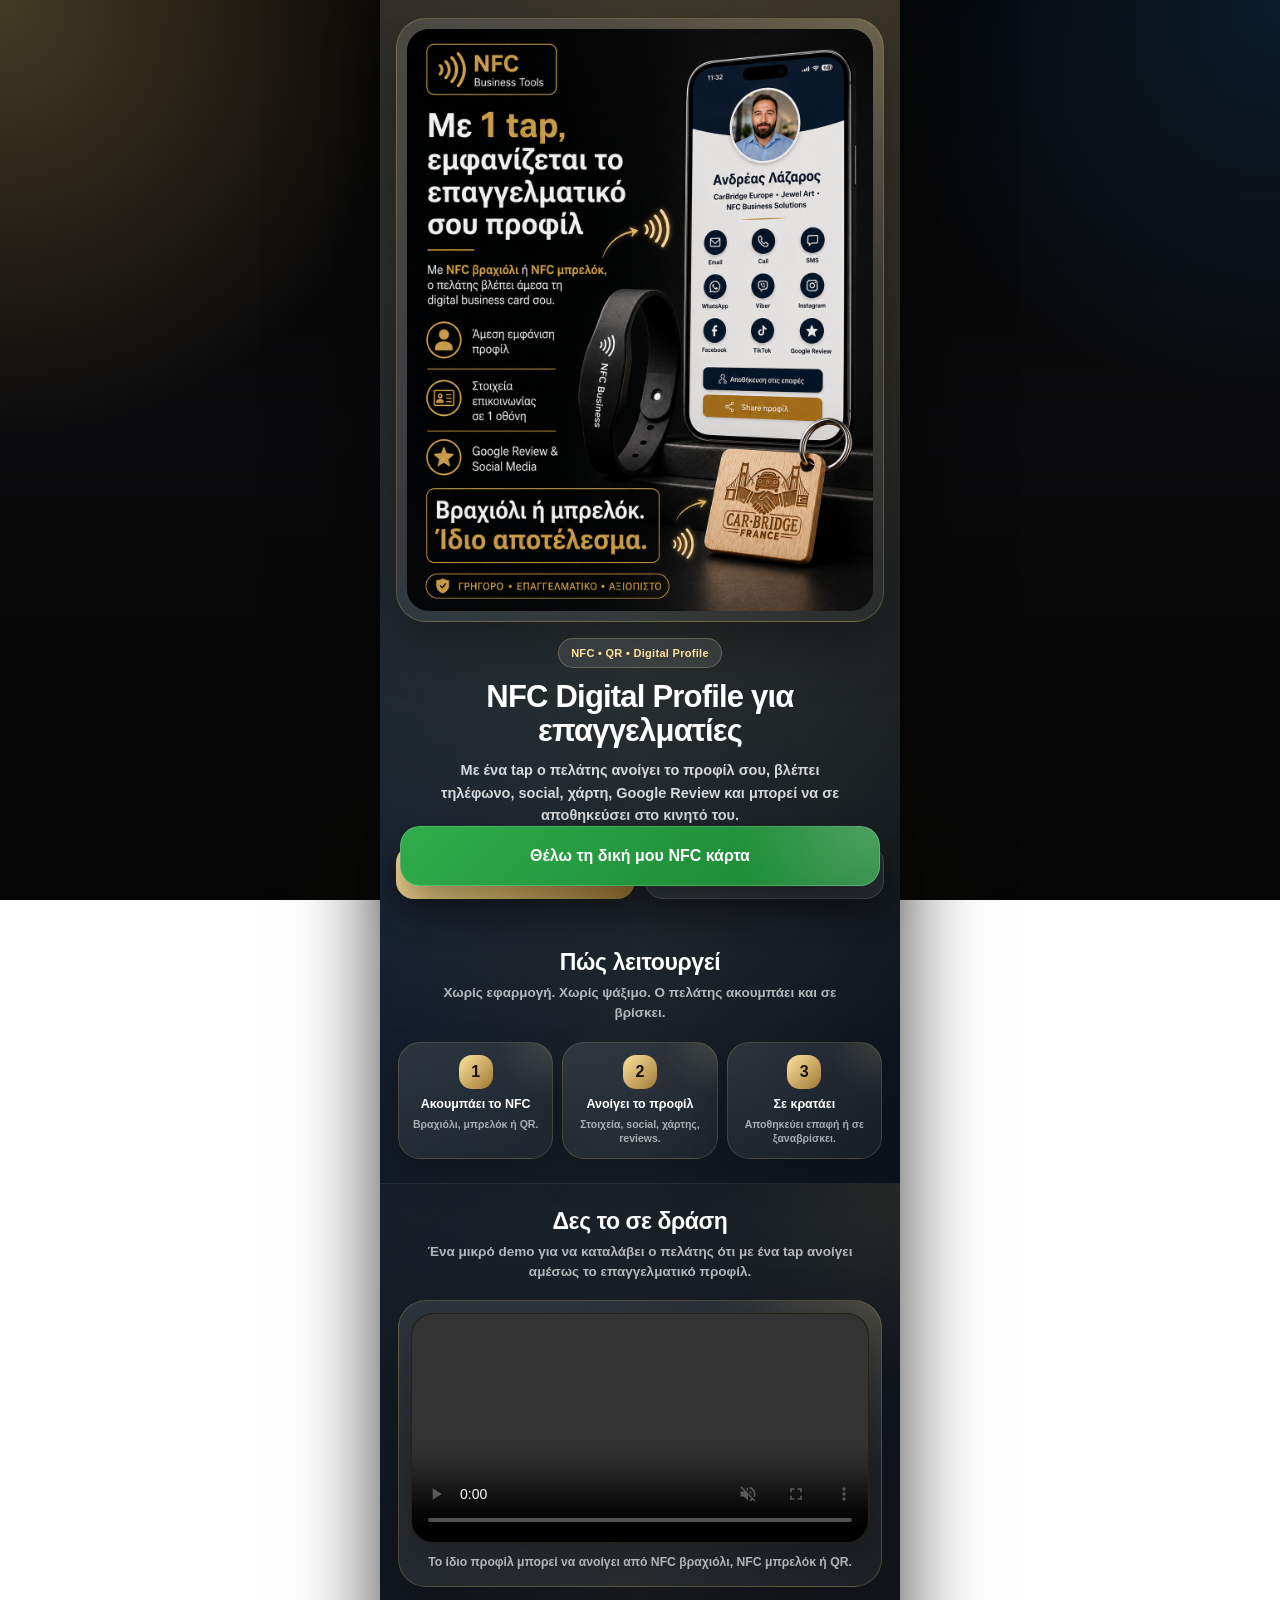
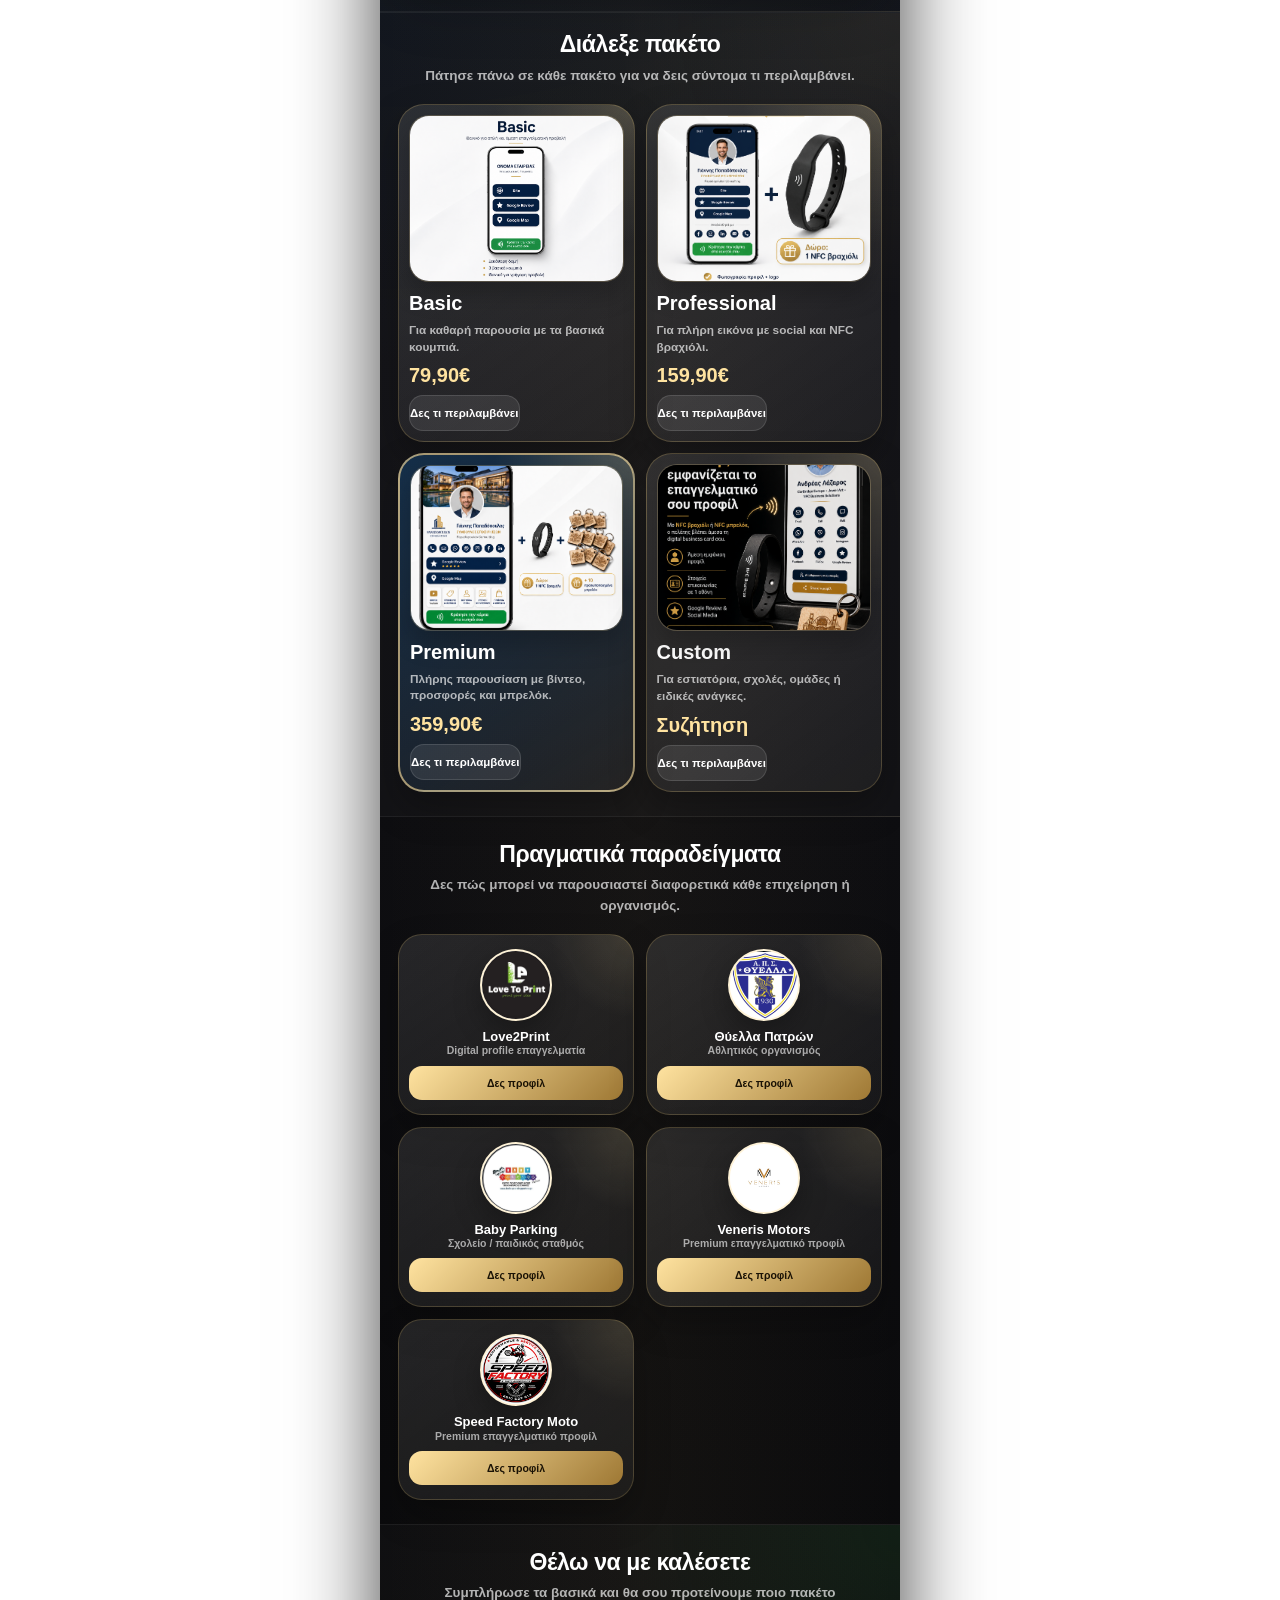
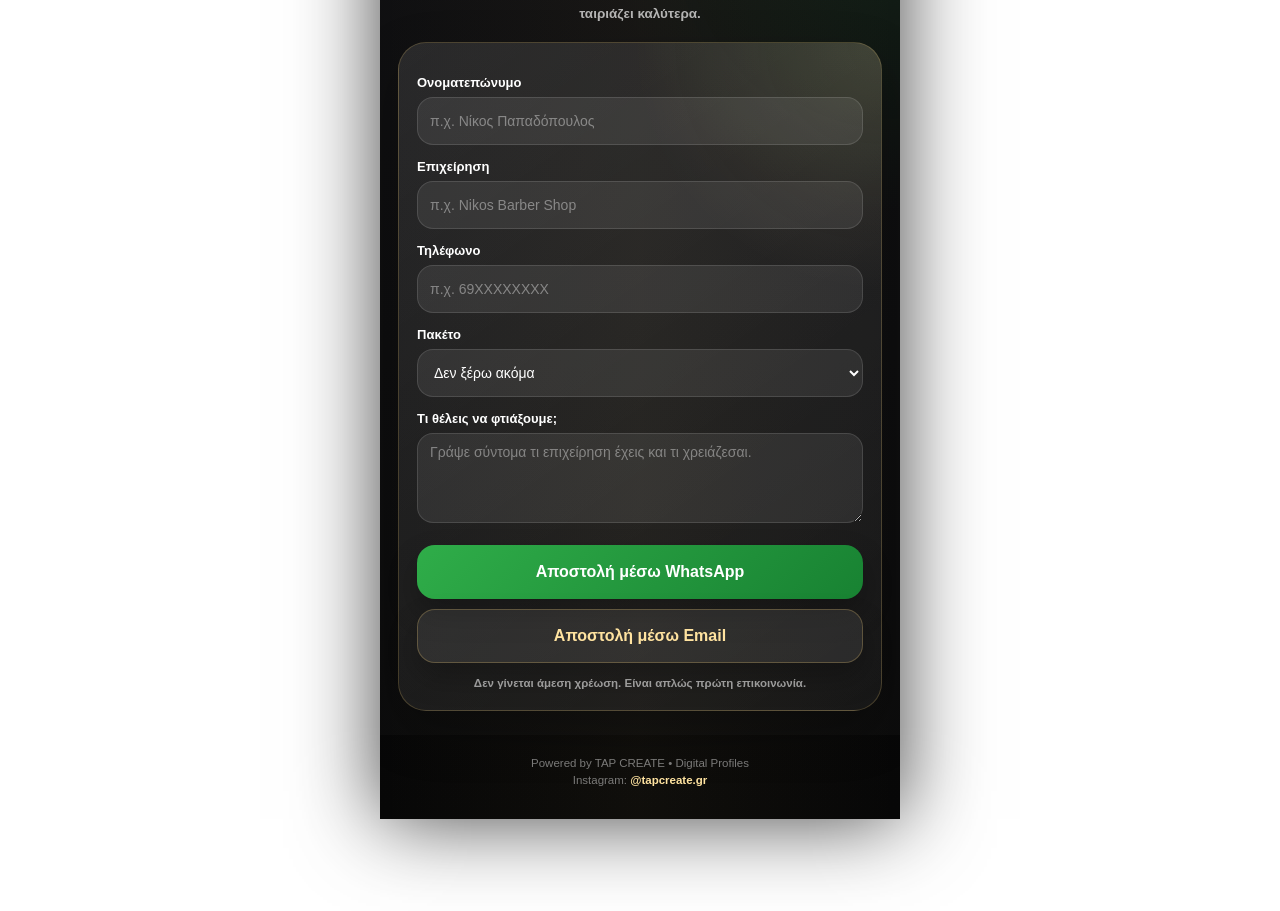
==== commit 863d2ff6: "Update index.html" ====
--- a/index.html
+++ b/index.html
@@ -1209,1451 +1209,4 @@
   </script>
 
 </body>
-</html>      --green: #26a846;
-    }
-
-    html,
-    body {
-      margin: 0;
-      padding: 0;
-      font-family: Arial, Helvetica, sans-serif;
-      color: var(--white);
-      background:
-        radial-gradient(circle at top left, rgba(215,183,106,0.30), transparent 28%),
-        radial-gradient(circle at top right, rgba(23,68,111,0.38), transparent 25%),
-        radial-gradient(circle at bottom center, rgba(215,183,106,0.16), transparent 32%),
-        linear-gradient(180deg, #050505 0%, #0b0b0d 42%, #050505 100%);
-      background-attachment: fixed;
-    }
-
-    body {
-      padding-bottom: 104px;
-    }
-
-    a,
-    button {
-      touch-action: manipulation;
-    }
-
-    .page {
-      width: 100%;
-      max-width: 430px;
-      min-height: 100vh;
-      margin: 0 auto;
-      background:
-        radial-gradient(circle at 80% 0%, rgba(215,183,106,0.20), transparent 28%),
-        radial-gradient(circle at 0% 25%, rgba(14,45,82,0.42), transparent 34%),
-        linear-gradient(180deg, #060606 0%, #101014 45%, #070707 100%);
-      box-shadow: 0 0 80px rgba(0,0,0,0.75);
-      overflow: hidden;
-      position: relative;
-    }
-
-    .page::before {
-      content: "";
-      position: absolute;
-      inset: 0;
-      background:
-        linear-gradient(135deg, rgba(255,255,255,0.08), transparent 34%),
-        linear-gradient(90deg, transparent, rgba(215,183,106,0.045), transparent);
-      pointer-events: none;
-    }
-
-    .page > * {
-      position: relative;
-      z-index: 1;
-    }
-
-    .cover {
-      height: 270px;
-      background-image:
-        linear-gradient(180deg, rgba(0,0,0,0.18), rgba(0,0,0,0.88)),
-        url("cover.jpg.jpg");
-      background-size: cover;
-      background-position: center;
-      position: relative;
-      overflow: hidden;
-    }
-
-    .cover::after {
-      content: "";
-      position: absolute;
-      left: 24px;
-      right: 24px;
-      bottom: 0;
-      height: 1px;
-      background: linear-gradient(90deg, transparent, var(--gold-light), transparent);
-    }
-
-    .top-bar {
-      position: absolute;
-      top: 16px;
-      left: 16px;
-      right: 16px;
-      display: flex;
-      justify-content: flex-end;
-      gap: 10px;
-      z-index: 3;
-    }
-
-    .top-badge,
-    .top-badge-light {
-      padding: 9px 12px;
-      border-radius: 999px;
-      font-size: 11px;
-      font-weight: 900;
-      letter-spacing: 0.3px;
-      border: 1px solid rgba(215,183,106,0.42);
-      backdrop-filter: blur(14px);
-      -webkit-backdrop-filter: blur(14px);
-      box-shadow: 0 12px 28px rgba(0,0,0,0.28);
-      white-space: nowrap;
-    }
-
-    .top-badge {
-      background: rgba(0,0,0,0.55);
-      color: var(--gold-light);
-    }
-
-    .top-badge-light {
-      background: rgba(255,255,255,0.12);
-      color: #fff;
-    }
-
-    .hero-message {
-      position: absolute;
-      left: 18px;
-      top: 84px;
-      z-index: 2;
-      max-width: 285px;
-      padding: 14px 15px;
-      border-radius: 22px;
-      background: rgba(0,0,0,0.42);
-      border: 1px solid rgba(215,183,106,0.26);
-      backdrop-filter: blur(10px);
-      -webkit-backdrop-filter: blur(10px);
-      box-shadow: 0 16px 34px rgba(0,0,0,0.26);
-    }
-
-    .hero-kicker {
-      display: inline-flex;
-      align-items: center;
-      gap: 8px;
-      margin-bottom: 6px;
-      color: var(--gold-light);
-      font-size: 11px;
-      font-weight: 900;
-      letter-spacing: 0.4px;
-    }
-
-    .hero-kicker::before {
-      content: "";
-      width: 7px;
-      height: 7px;
-      border-radius: 50%;
-      background: var(--gold-light);
-      box-shadow: 0 0 16px rgba(255,227,160,0.88);
-    }
-
-    .hero-message h2 {
-      margin: 0 0 6px;
-      font-size: 18px;
-      line-height: 1.12;
-      letter-spacing: -0.3px;
-      color: #fff;
-    }
-
-    .hero-message p {
-      margin: 0;
-      font-size: 12.5px;
-      line-height: 1.4;
-      color: rgba(255,255,255,0.82);
-      font-weight: 700;
-    }
-
-    .profile-section {
-      text-align: center;
-      padding: 0 18px 18px;
-      margin-top: -66px;
-      position: relative;
-    }
-
-    .profile-side-action {
-      position: absolute;
-      top: 38px;
-      width: 76px;
-      border: 0;
-      padding: 0;
-      background: transparent;
-      color: #ffffff;
-      text-decoration: none;
-      cursor: pointer;
-      font-family: Arial, Helvetica, sans-serif;
-      z-index: 5;
-      display: flex;
-      flex-direction: column;
-      align-items: center;
-      gap: 7px;
-    }
-
-    .profile-side-action.save {
-      left: 12px;
-    }
-
-    .profile-side-action.share {
-      right: 12px;
-    }
-
-    .profile-side-circle {
-      width: 62px;
-      height: 62px;
-      border-radius: 50%;
-      display: flex;
-      align-items: center;
-      justify-content: center;
-      background:
-        radial-gradient(circle at top right, rgba(255,227,160,0.22), transparent 34%),
-        linear-gradient(145deg, rgba(13,45,82,0.96), rgba(5,12,22,0.98));
-      border: 1px solid rgba(255,227,160,0.42);
-      box-shadow: 0 16px 34px rgba(0,0,0,0.42);
-      backdrop-filter: blur(10px);
-      -webkit-backdrop-filter: blur(10px);
-    }
-
-    .profile-side-action.share .profile-side-circle {
-      background:
-        radial-gradient(circle at top right, rgba(255,255,255,0.20), transparent 34%),
-        linear-gradient(145deg, #b99145, #75541f);
-    }
-
-    .profile-side-circle svg {
-      width: 27px;
-      height: 27px;
-      stroke: #ffffff;
-      fill: none;
-      stroke-width: 2;
-      stroke-linecap: round;
-      stroke-linejoin: round;
-    }
-
-    .profile-side-text {
-      max-width: 76px;
-      color: rgba(255,255,255,0.88);
-      font-size: 10px;
-      line-height: 1.1;
-      font-weight: 900;
-      text-align: center;
-      text-shadow: 0 2px 10px rgba(0,0,0,0.8);
-    }
-
-    .profile-side-action:active .profile-side-circle {
-      transform: scale(0.96);
-    }
-
-    .profile-ring {
-      width: 158px;
-      height: 158px;
-      border-radius: 50%;
-      padding: 4px;
-      margin: 0 auto;
-      background: linear-gradient(135deg, var(--gold-light), #fff7d8, var(--gold-dark), var(--blue-soft));
-      box-shadow: 0 24px 52px rgba(0,0,0,0.48);
-    }
-
-    .profile-img {
-      width: 150px;
-      height: 150px;
-      border-radius: 50%;
-      object-fit: cover;
-      object-position: center;
-      border: 5px solid #070707;
-      display: block;
-      background: #fff;
-    }
-
-    h1 {
-      margin: 18px 0 7px;
-      font-size: 32px;
-      line-height: 1.05;
-      font-weight: 900;
-      letter-spacing: -0.8px;
-      color: #fff;
-    }
-
-    .main-subtitle {
-      margin: 0 auto;
-      max-width: 350px;
-      font-size: 15px;
-      line-height: 1.45;
-      font-weight: 900;
-      color: var(--cream);
-    }
-
-    .gold-line {
-      width: 90px;
-      height: 3px;
-      border-radius: 999px;
-      margin: 15px auto 0;
-      background: linear-gradient(90deg, transparent, var(--gold-light), transparent);
-    }
-
-    .premium-intro {
-      margin: 17px 0 0;
-      padding: 16px;
-      border-radius: 26px;
-      background:
-        radial-gradient(circle at top right, rgba(255,227,160,0.14), transparent 30%),
-        linear-gradient(135deg, rgba(255,255,255,0.10), rgba(255,255,255,0.04));
-      border: 1px solid rgba(215,183,106,0.30);
-      box-shadow: 0 18px 44px rgba(0,0,0,0.28);
-      text-align: left;
-    }
-
-    .premium-intro strong {
-      display: block;
-      color: #ffffff;
-      font-size: 20px;
-      line-height: 1.18;
-      margin-bottom: 8px;
-      font-weight: 900;
-      letter-spacing: -0.3px;
-    }
-
-    .premium-intro span {
-      display: block;
-      color: rgba(255,255,255,0.78);
-      font-size: 14px;
-      line-height: 1.5;
-      font-weight: 700;
-    }
-
-    .section-label {
-      padding: 0 18px;
-      margin: 10px 0 12px;
-      display: flex;
-      align-items: center;
-      gap: 10px;
-    }
-
-    .section-label::before,
-    .section-label::after {
-      content: "";
-      height: 1px;
-      flex: 1;
-      background: linear-gradient(90deg, transparent, rgba(215,183,106,0.55), transparent);
-    }
-
-    .section-label h2 {
-      margin: 0;
-      color: var(--gold-light);
-      font-size: 13px;
-      font-weight: 900;
-      letter-spacing: 0.5px;
-      white-space: nowrap;
-      text-transform: uppercase;
-    }
-
-    .quick-grid {
-      display: grid;
-      grid-template-columns: repeat(3, 1fr);
-      gap: 11px;
-      padding: 0 18px 24px;
-      text-align: center;
-    }
-
-    .quick-link {
-      min-height: 108px;
-      padding: 12px 6px 11px;
-      border-radius: 22px;
-      background:
-        radial-gradient(circle at top right, rgba(255,227,160,0.16), transparent 34%),
-        linear-gradient(145deg, rgba(255,255,255,0.115), rgba(255,255,255,0.05));
-      border: 1px solid rgba(215,183,106,0.26);
-      box-shadow: 0 14px 32px rgba(0,0,0,0.24);
-      text-decoration: none;
-      color: #ffffff;
-      font-size: 12.5px;
-      font-weight: 900;
-      line-height: 1.15;
-      display: flex;
-      flex-direction: column;
-      align-items: center;
-      justify-content: center;
-      transition: transform 0.15s ease, border-color 0.15s ease;
-    }
-
-    .quick-icon {
-      width: 58px;
-      height: 58px;
-      margin: 0 auto 9px;
-      border-radius: 20px;
-      background:
-        radial-gradient(circle at top right, rgba(255,227,160,0.24), transparent 35%),
-        linear-gradient(135deg, rgba(255,255,255,0.15), rgba(255,255,255,0.06));
-      border: 1px solid rgba(215,183,106,0.30);
-      box-shadow: 0 12px 28px rgba(0,0,0,0.24);
-      display: flex;
-      align-items: center;
-      justify-content: center;
-    }
-
-    .quick-icon svg {
-      width: 32px;
-      height: 32px;
-      display: block;
-    }
-
-    .quick-icon.call {
-      background: linear-gradient(135deg, #2387ff, #0f5fc7);
-      border-color: rgba(255,255,255,0.28);
-    }
-
-    .quick-icon.whatsapp {
-      background: linear-gradient(135deg, #35d66f, #159447);
-      border-color: rgba(255,255,255,0.28);
-    }
-
-    .quick-icon.sms {
-      background: linear-gradient(135deg, #4aa8ff, #1d6fd1);
-      border-color: rgba(255,255,255,0.28);
-    }
-
-    .quick-icon.viber {
-      background: linear-gradient(135deg, #8d66d8, #5d36a8);
-      border-color: rgba(255,255,255,0.28);
-    }
-
-    .quick-icon.email {
-      background: linear-gradient(135deg, #f06a72, #b93445);
-      border-color: rgba(255,255,255,0.28);
-    }
-
-    .quick-icon.map {
-      background: linear-gradient(135deg, #ff6a5f, #d63732);
-      border-color: rgba(255,255,255,0.28);
-    }
-
-    .quick-icon .icon-fill {
-      fill: #ffffff;
-    }
-
-    .quick-icon .icon-stroke {
-      fill: none;
-      stroke: #ffffff;
-      stroke-width: 1.9;
-      stroke-linecap: round;
-      stroke-linejoin: round;
-    }
-
-    .quick-link:active {
-      transform: scale(0.97);
-      border-color: rgba(255,227,160,0.52);
-    }
-
-
-    .category-actions {
-      padding: 0 18px 20px;
-      display: grid;
-      gap: 12px;
-    }
-
-    .category-action {
-      min-height: 88px;
-      border-radius: 28px;
-      border: 1px solid rgba(215,183,106,0.34);
-      color: #fff;
-      text-decoration: none;
-      display: grid;
-      grid-template-columns: 58px 1fr 24px;
-      align-items: center;
-      gap: 13px;
-      padding: 16px;
-      text-align: left;
-      box-shadow: 0 20px 48px rgba(0,0,0,0.30);
-      background:
-        radial-gradient(circle at top right, rgba(255,227,160,0.18), transparent 30%),
-        linear-gradient(135deg, rgba(255,255,255,0.12), rgba(255,255,255,0.045));
-    }
-
-    .category-action.car {
-      background:
-        radial-gradient(circle at top right, rgba(255,227,160,0.18), transparent 30%),
-        linear-gradient(135deg, #132f55, #07172d);
-    }
-
-    .category-action.jewel {
-      background:
-        radial-gradient(circle at top right, rgba(255,227,160,0.24), transparent 30%),
-        linear-gradient(135deg, #17120a, #070707);
-    }
-
-    .category-action.nfc {
-      background:
-        radial-gradient(circle at top right, rgba(255,255,255,0.22), transparent 30%),
-        linear-gradient(135deg, var(--gold), var(--gold-dark));
-      color: #1a1205;
-    }
-
-    .category-icon {
-      width: 58px;
-      height: 58px;
-      border-radius: 21px;
-      background: rgba(255,255,255,0.12);
-      border: 1px solid rgba(255,255,255,0.16);
-      display: flex;
-      align-items: center;
-      justify-content: center;
-      font-size: 24px;
-      font-weight: 900;
-    }
-
-    .category-icon.logo-icon {
-      overflow: hidden;
-      padding: 0;
-      background: #ffffff;
-    }
-
-    .category-icon.logo-icon img {
-      width: 100%;
-      height: 100%;
-      object-fit: cover;
-      display: block;
-    }
-
-    .category-action.nfc .category-icon {
-      background: rgba(0,0,0,0.13);
-      border-color: rgba(0,0,0,0.10);
-    }
-
-    .category-action strong {
-      display: block;
-      font-size: 17px;
-      font-weight: 900;
-      margin-bottom: 5px;
-      line-height: 1.13;
-    }
-
-    .category-action span span {
-      display: block;
-      font-size: 12.5px;
-      line-height: 1.35;
-      font-weight: 800;
-      color: rgba(255,255,255,0.72);
-    }
-
-    .category-action.nfc span span {
-      color: rgba(26,18,5,0.78);
-    }
-
-    .category-arrow {
-      font-size: 30px;
-      font-weight: 900;
-      color: rgba(255,255,255,0.80);
-    }
-
-    .category-action.nfc .category-arrow {
-      color: rgba(26,18,5,0.75);
-    }
-
-    .main-actions {
-      padding: 0 18px 20px;
-    }
-
-    .action-stack {
-      display: grid;
-      gap: 12px;
-      margin-bottom: 16px;
-    }
-
-    .premium-action {
-      min-height: 76px;
-      border-radius: 26px;
-      border: 1px solid rgba(215,183,106,0.28);
-      background:
-        radial-gradient(circle at top right, rgba(255,227,160,0.16), transparent 28%),
-        linear-gradient(135deg, rgba(255,255,255,0.115), rgba(255,255,255,0.05));
-      color: #fff;
-      text-decoration: none;
-      display: grid;
-      grid-template-columns: 56px 1fr 24px;
-      align-items: center;
-      gap: 13px;
-      padding: 14px 16px;
-      text-align: left;
-      box-shadow: 0 18px 42px rgba(0,0,0,0.26);
-      cursor: pointer;
-      font-family: Arial, Helvetica, sans-serif;
-      width: 100%;
-    }
-
-    .premium-action.primary {
-      background:
-        radial-gradient(circle at top right, rgba(255,227,160,0.22), transparent 28%),
-        linear-gradient(135deg, #132f55, #07172d);
-    }
-
-    .premium-action.gold {
-      background:
-        radial-gradient(circle at top right, rgba(255,255,255,0.22), transparent 28%),
-        linear-gradient(135deg, var(--gold), var(--gold-dark));
-    }
-
-    .premium-action-icon {
-      width: 56px;
-      height: 56px;
-      border-radius: 20px;
-      background: rgba(255,255,255,0.11);
-      border: 1px solid rgba(255,255,255,0.16);
-      display: flex;
-      align-items: center;
-      justify-content: center;
-    }
-
-    .premium-action-icon svg {
-      width: 27px;
-      height: 27px;
-      stroke: #fff;
-      fill: none;
-      stroke-width: 2;
-      stroke-linecap: round;
-      stroke-linejoin: round;
-    }
-
-    .premium-action strong {
-      display: block;
-      font-size: 16px;
-      font-weight: 900;
-      margin-bottom: 4px;
-      line-height: 1.12;
-    }
-
-    .premium-action span span {
-      display: block;
-      color: rgba(255,255,255,0.74);
-      font-size: 12.2px;
-      line-height: 1.35;
-      font-weight: 700;
-    }
-
-    .premium-action .arrow {
-      font-size: 28px;
-      line-height: 1;
-      font-weight: 900;
-      color: rgba(255,255,255,0.85);
-    }
-
-    .experience-card,
-    .business-card,
-    .final-cta {
-      border-radius: 30px;
-      background:
-        radial-gradient(circle at top right, rgba(255,227,160,0.13), transparent 30%),
-        linear-gradient(145deg, rgba(255,255,255,0.105), rgba(255,255,255,0.045));
-      border: 1px solid rgba(215,183,106,0.24);
-      box-shadow: 0 20px 50px rgba(0,0,0,0.27);
-      overflow: hidden;
-      position: relative;
-    }
-
-    .experience-card::before,
-    .business-card::before,
-    .final-cta::before {
-      content: "";
-      position: absolute;
-      inset: 0 0 auto 0;
-      height: 3px;
-      background: linear-gradient(90deg, transparent, var(--gold-light), transparent);
-    }
-
-    .experience-card {
-      padding: 17px;
-      margin-bottom: 14px;
-    }
-
-    .experience-header {
-      text-align: center;
-      padding-top: 5px;
-      margin-bottom: 15px;
-    }
-
-    .experience-header strong {
-      display: block;
-      color: var(--gold-light);
-      font-size: 18px;
-      font-weight: 900;
-      margin-bottom: 5px;
-    }
-
-    .experience-header span {
-      color: rgba(255,255,255,0.70);
-      font-size: 13px;
-      font-weight: 700;
-      line-height: 1.4;
-    }
-
-    .face-row {
-      display: grid;
-      grid-template-columns: repeat(3, 1fr);
-      gap: 10px;
-    }
-
-    .face-choice {
-      min-height: 108px;
-      border-radius: 22px;
-      border: 1px solid rgba(255,255,255,0.12);
-      background: rgba(255,255,255,0.075);
-      color: #fff;
-      text-decoration: none;
-      display: flex;
-      flex-direction: column;
-      align-items: center;
-      justify-content: center;
-      text-align: center;
-      padding: 10px 6px;
-      box-shadow: 0 12px 26px rgba(0,0,0,0.18);
-    }
-
-    .face-choice.best {
-      border-color: rgba(255,227,160,0.44);
-      background:
-        radial-gradient(circle at top right, rgba(255,227,160,0.18), transparent 30%),
-        rgba(255,255,255,0.085);
-    }
-
-    .face-choice:active {
-      transform: scale(0.96);
-    }
-
-    .face-icon {
-      width: 50px;
-      height: 50px;
-      margin-bottom: 8px;
-    }
-
-    .face-icon svg {
-      width: 50px;
-      height: 50px;
-      stroke: #fff;
-      fill: none;
-      stroke-width: 2.1;
-      stroke-linecap: round;
-      stroke-linejoin: round;
-    }
-
-    .face-choice.best .face-icon svg {
-      stroke: var(--gold-light);
-    }
-
-    .face-label {
-      font-size: 12px;
-      font-weight: 900;
-      color: rgba(255,255,255,0.84);
-      line-height: 1.2;
-    }
-
-    .map-btn {
-      margin-top: 14px;
-    }
-
-    .business-list {
-      display: grid;
-      gap: 15px;
-      padding: 0 18px 26px;
-    }
-
-    .business-card {
-      padding: 17px;
-    }
-
-    .business-top {
-      display: grid;
-      grid-template-columns: 76px 1fr;
-      gap: 14px;
-      align-items: center;
-      margin-bottom: 14px;
-    }
-
-    .business-logo {
-      width: 76px;
-      height: 76px;
-      border-radius: 24px;
-      object-fit: cover;
-      background: #fff;
-      border: 1px solid rgba(215,183,106,0.22);
-      box-shadow: 0 14px 30px rgba(0,0,0,0.22);
-    }
-
-    .business-card strong {
-      display: block;
-      color: #fff;
-      font-size: 18px;
-      font-weight: 900;
-      margin-bottom: 5px;
-    }
-
-    .business-card span {
-      display: block;
-      color: rgba(255,255,255,0.68);
-      font-size: 13.4px;
-      line-height: 1.5;
-      font-weight: 700;
-    }
-
-    .business-actions {
-      display: grid;
-      grid-template-columns: repeat(3, 1fr);
-      gap: 8px;
-    }
-
-    .small-btn {
-      min-height: 44px;
-      border-radius: 16px;
-      background: rgba(255,255,255,0.085);
-      border: 1px solid rgba(255,255,255,0.10);
-      color: #fff;
-      text-decoration: none;
-      display: flex;
-      align-items: center;
-      justify-content: center;
-      font-size: 12px;
-      font-weight: 900;
-      text-align: center;
-      padding: 7px;
-    }
-
-    .small-btn.gold {
-      background: linear-gradient(135deg, var(--gold), var(--gold-dark));
-      border-color: rgba(255,227,160,0.24);
-      color: #fff;
-    }
-
-    .small-btn.blue {
-      background: linear-gradient(135deg, var(--blue), var(--blue-soft));
-      border-color: rgba(255,227,160,0.24);
-    }
-
-    .jewelart-card {
-      background:
-        radial-gradient(circle at top right, rgba(255,227,160,0.22), transparent 30%),
-        radial-gradient(circle at bottom left, rgba(23,68,111,0.42), transparent 30%),
-        linear-gradient(145deg, #080808, #16120c 48%, #090909);
-      border-color: rgba(255,227,160,0.34);
-    }
-
-    .jewelart-features {
-      display: grid;
-      grid-template-columns: repeat(2, 1fr);
-      gap: 8px;
-      margin: 13px 0 14px;
-    }
-
-    .jewelart-feature {
-      min-height: 50px;
-      border-radius: 17px;
-      background: rgba(255,255,255,0.075);
-      border: 1px solid rgba(255,255,255,0.10);
-      display: flex;
-      align-items: center;
-      justify-content: center;
-      text-align: center;
-      padding: 8px;
-      color: rgba(255,255,255,0.86);
-      font-size: 11.5px;
-      line-height: 1.25;
-      font-weight: 900;
-    }
-
-    .final-cta {
-      padding: 20px;
-      margin: 0 18px 28px;
-      background:
-        radial-gradient(circle at top right, rgba(255,227,160,0.28), transparent 30%),
-        radial-gradient(circle at bottom left, rgba(23,68,111,0.44), transparent 30%),
-        linear-gradient(145deg, #0c0c0d, #17120a 52%, #070707);
-      text-align: center;
-      border-color: rgba(255,227,160,0.42);
-      box-shadow: 0 26px 70px rgba(0,0,0,0.40);
-    }
-
-    .final-cta .mini {
-      display: inline-flex;
-      padding: 7px 11px;
-      border-radius: 999px;
-      background: rgba(255,255,255,0.09);
-      border: 1px solid rgba(255,227,160,0.25);
-      color: var(--gold-light);
-      font-size: 11px;
-      font-weight: 900;
-      margin-bottom: 12px;
-      letter-spacing: 0.3px;
-    }
-
-    .final-cta h2 {
-      margin: 0 0 10px;
-      color: #fff;
-      font-size: 23px;
-      line-height: 1.12;
-      letter-spacing: -0.5px;
-      font-weight: 900;
-    }
-
-    .final-cta p {
-      margin: 0 0 15px;
-      color: rgba(255,255,255,0.72);
-      font-size: 13.5px;
-      line-height: 1.5;
-      font-weight: 700;
-    }
-
-    .final-cta-btn {
-      width: 100%;
-      min-height: 66px;
-      border-radius: 22px;
-      background:
-        radial-gradient(circle at top right, rgba(255,255,255,0.22), transparent 30%),
-        linear-gradient(135deg, var(--gold-light), var(--gold), var(--gold-dark));
-      color: #1a1205;
-      text-decoration: none;
-      display: flex;
-      align-items: center;
-      justify-content: center;
-      flex-direction: column;
-      gap: 4px;
-      font-size: 15px;
-      font-weight: 900;
-      line-height: 1.2;
-      box-shadow: 0 18px 38px rgba(0,0,0,0.30);
-      padding: 10px 14px;
-    }
-
-    .final-cta-btn small {
-      display: block;
-      font-size: 11px;
-      font-weight: 900;
-      opacity: 0.82;
-    }
-
-    .footer {
-      padding: 0 18px 32px;
-      text-align: center;
-      color: rgba(255,255,255,0.45);
-      font-size: 11px;
-      line-height: 1.55;
-    }
-
-    .footer a {
-      color: var(--gold-light);
-      font-weight: 900;
-      text-decoration: none;
-    }
-
-    .install-bar {
-      position: fixed;
-      left: 50%;
-      bottom: 14px;
-      transform: translateX(-50%);
-      width: calc(100% - 28px);
-      max-width: 410px;
-      z-index: 9999;
-    }
-
-    .install-btn {
-      width: 100%;
-      min-height: 64px;
-      border: 0;
-      border-radius: 22px;
-      background:
-        radial-gradient(circle at top right, rgba(255,255,255,0.22), transparent 26%),
-        linear-gradient(135deg, #2fad49, #188232);
-      color: #fff;
-      font-size: 17px;
-      font-weight: 900;
-      box-shadow: 0 18px 42px rgba(0,0,0,0.40);
-      cursor: pointer;
-      font-family: Arial, Helvetica, sans-serif;
-      border: 1px solid rgba(255,255,255,0.20);
-    }
-
-    .install-btn:active {
-      transform: scale(0.98);
-    }
-
-    .modal {
-      display: none;
-      position: fixed;
-      inset: 0;
-      z-index: 10000;
-      background: rgba(0,0,0,0.72);
-      padding: 20px;
-      align-items: center;
-      justify-content: center;
-    }
-
-    .modal-box {
-      width: 100%;
-      max-width: 380px;
-      background:
-        radial-gradient(circle at top right, rgba(255,227,160,0.16), transparent 30%),
-        linear-gradient(145deg, #111111, #050505);
-      border: 1px solid rgba(255,227,160,0.30);
-      border-radius: 30px;
-      padding: 24px 20px;
-      text-align: center;
-      box-shadow: 0 28px 80px rgba(0,0,0,0.58);
-    }
-
-    .modal-box h2 {
-      margin: 0 0 12px;
-      color: var(--gold-light);
-      font-size: 23px;
-      font-weight: 900;
-    }
-
-    .modal-box p {
-      margin: 0;
-      color: rgba(255,255,255,0.74);
-      font-size: 15px;
-      line-height: 1.55;
-      font-weight: 700;
-    }
-
-    .modal-action {
-      width: 100%;
-      min-height: 50px;
-      border: 0;
-      border-radius: 16px;
-      margin-top: 12px;
-      background: linear-gradient(135deg, var(--blue), var(--blue-soft));
-      color: #fff;
-      font-size: 15px;
-      font-weight: 900;
-      cursor: pointer;
-      font-family: Arial, Helvetica, sans-serif;
-    }
-
-    .modal-action.gold {
-      background: linear-gradient(135deg, var(--gold-light), var(--gold-dark));
-      color: #1a1205;
-    }
-
-    .close-btn {
-      width: 100%;
-      min-height: 48px;
-      border: 0;
-      border-radius: 16px;
-      margin-top: 10px;
-      background: rgba(255,255,255,0.12);
-      color: #fff;
-      font-size: 15px;
-      font-weight: 800;
-      cursor: pointer;
-      font-family: Arial, Helvetica, sans-serif;
-    }
-
-    @media (max-width: 380px) {
-      .cover {
-        height: 265px;
-      }
-
-      .hero-message {
-        top: 78px;
-        max-width: 265px;
-        padding: 12px 13px;
-      }
-
-      .hero-message h2 {
-        font-size: 16px;
-      }
-
-      .hero-message p {
-        font-size: 11.8px;
-      }
-
-      .top-badge,
-      .top-badge-light {
-        font-size: 10px;
-        padding: 8px 9px;
-      }
-
-      h1 {
-        font-size: 28px;
-      }
-
-      .profile-side-action {
-        top: 40px;
-        width: 68px;
-      }
-
-      .profile-side-action.save {
-        left: 6px;
-      }
-
-      .profile-side-action.share {
-        right: 6px;
-      }
-
-      .profile-side-circle {
-        width: 56px;
-        height: 56px;
-      }
-
-      .profile-side-text {
-        max-width: 68px;
-        font-size: 9.5px;
-      }
-
-      .quick-grid {
-        gap: 8px;
-        padding-left: 10px;
-        padding-right: 10px;
-      }
-
-      .quick-icon {
-        width: 54px;
-        height: 54px;
-        border-radius: 18px;
-      }
-
-      .quick-link {
-        min-height: 104px;
-        font-size: 11.5px;
-      }
-
-      .premium-action {
-        grid-template-columns: 52px 1fr 18px;
-        padding: 13px;
-        gap: 10px;
-      }
-
-      .premium-action-icon {
-        width: 52px;
-        height: 52px;
-      }
-
-      .install-btn {
-        font-size: 15.5px;
-      }
-    }
-  </style>
-</head>
-
-<body>
-  <main class="page">
-
-    <section class="cover">
-      <div class="top-bar">
-        <div class="top-badge-light">Digital Profile</div>
-      </div>
-    </section>
-
-    <section class="profile-section">
-      <button class="profile-side-action save" type="button" onclick="downloadVCard()" aria-label="Αποθήκευση στις επαφές">
-        <span class="profile-side-circle">
-          <svg viewBox="0 0 24 24" aria-hidden="true">
-            <circle cx="12" cy="8" r="3.4"></circle>
-            <path d="M5.8 20.5c.8-3.8 3.2-6 6.2-6s5.4 2.2 6.2 6"></path>
-            <path d="M18.2 5.6v4.6"></path>
-            <path d="M20.5 7.9h-4.6"></path>
-          </svg>
-        </span>
-        <span class="profile-side-text">Αποθήκευση επαφής</span>
-      </button>
-
-      <a class="profile-side-action share" href="#" onclick="sharePage(); return false;" aria-label="Κοινοποίηση προφίλ">
-        <span class="profile-side-circle">
-          <svg viewBox="0 0 24 24" aria-hidden="true">
-            <circle cx="17" cy="7" r="2.8"></circle>
-            <circle cx="7" cy="12" r="2.8"></circle>
-            <circle cx="17" cy="17" r="2.8"></circle>
-            <path d="M9.5 10.8l5-2.5"></path>
-            <path d="M9.5 13.2l5 2.5"></path>
-          </svg>
-        </span>
-        <span class="profile-side-text">Κοινοποίηση προφίλ</span>
-      </a>
-
-      <div class="profile-ring">
-        <img src="andreas-profile.jpg.jpeg" alt="Ανδρέας Λάζαρος" class="profile-img">
-      </div>
-
-      <h1>Andreas Lazaros</h1>
-      <p class="main-subtitle">CarBridge Europe • lazaros_jewelart • NFC Business Solutions</p>
-      <div class="gold-line"></div>
-
-      <div class="premium-intro">
-        <strong>Όλα όσα χρειάζεσαι, σε ένα σημείο.</strong>
-        <span>
-          Βρες άμεσα τα στοιχεία επικοινωνίας μου και διάλεξε την υπηρεσία που σε ενδιαφέρει.
-        </span>
-      </div>
-    </section>
-
-    <div class="section-label">
-      <h2>Άμεση επικοινωνία</h2>
-    </div>
-
-    <section class="quick-grid">
-
-      <a class="quick-link" href="tel:+306988128099" aria-label="Κλήση">
-        <div class="quick-icon call">
-          <svg viewBox="0 0 24 24" aria-hidden="true">
-            <path class="icon-fill" d="M6.7 2.5h2.5c.6 0 1.1.4 1.2 1l.6 3c.1.5-.1 1-.5 1.3L8.9 9.4a14.7 14.7 0 0 0 5.7 5.7l1.6-1.6c.4-.4.9-.5 1.3-.4l3 .6c.6.1 1 .6 1 1.2v2.5c0 .7-.5 1.2-1.2 1.3C10.5 19.5 4.5 13.5 5.4 3.7c.1-.7.6-1.2 1.3-1.2z"/>
-          </svg>
-        </div>
-        Call
-      </a>
-
-      <a class="quick-link" href="https://wa.me/306988128099" aria-label="WhatsApp">
-        <div class="quick-icon whatsapp">
-          <svg viewBox="0 0 24 24" aria-hidden="true">
-            <path class="icon-fill" d="M12 2.3a9.4 9.4 0 0 0-8 14.4L2.8 21l4.4-1.2A9.4 9.4 0 1 0 12 2.3zm0 15.3c-1.2 0-2.4-.4-3.4-1l-.2-.1-2.6.7.7-2.5-.2-.3A5.9 5.9 0 1 1 12 17.6zm3.2-4.4c-.2-.1-1.1-.6-1.3-.6-.2-.1-.4-.1-.5.1-.2.2-.5.6-.6.8-.1.1-.2.2-.4.1-1.2-.5-2-1-2.8-2.3-.2-.3.2-.3.5-1 .1-.1 0-.3 0-.4l-.6-1.5c-.2-.4-.3-.3-.5-.3h-.4c-.2 0-.4.1-.6.3-.2.2-.8.8-.8 1.9s.8 2.2.9 2.3c.1.2 1.6 2.5 4 3.4 1.5.6 2.1.6 2.8.5.4-.1 1.1-.5 1.3-.9.2-.4.2-.8.1-.9-.1-.2-.3-.2-.5-.3z"/>
-          </svg>
-        </div>
-        WhatsApp
-      </a>
-
-      <a class="quick-link" href="sms:+306988128099" aria-label="SMS">
-        <div class="quick-icon sms">
-          <svg viewBox="0 0 24 24" aria-hidden="true">
-            <path class="icon-fill" d="M4.2 4h15.6A2.2 2.2 0 0 1 22 6.2v9.6a2.2 2.2 0 0 1-2.2 2.2H9l-5.5 3.2.9-3.2h-.2A2.2 2.2 0 0 1 2 15.8V6.2A2.2 2.2 0 0 1 4.2 4z"/>
-            <circle cx="8" cy="11" r="1" fill="#2c7bd8"/>
-            <circle cx="12" cy="11" r="1" fill="#2c7bd8"/>
-            <circle cx="16" cy="11" r="1" fill="#2c7bd8"/>
-          </svg>
-        </div>
-        SMS
-      </a>
-
-      <a class="quick-link" href="viber://chat?number=%2B306988128099" aria-label="Viber">
-        <div class="quick-icon viber">
-          <svg viewBox="0 0 24 24" aria-hidden="true">
-            <path class="icon-fill" d="M12 2.5c-5.2 0-9.4 3.5-9.4 7.9 0 2.6 1.5 4.9 3.9 6.4v3.6l3.4-2.1c.7.1 1.4.2 2.1.2 5.2 0 9.4-3.5 9.4-8S17.2 2.5 12 2.5z"/>
-            <path d="M9.2 7.6c.3 2.9 2.2 4.9 5.1 5.3" fill="none" stroke="#6b43b5" stroke-width="1.5" stroke-linecap="round"/>
-            <path d="M13.5 6.5c1.4.2 2.5 1.3 2.7 2.7M13.3 8.3c.5.1.9.5 1 1" fill="none" stroke="#6b43b5" stroke-width="1.4" stroke-linecap="round"/>
-          </svg>
-        </div>
-        Viber
-      </a>
-
-      <a class="quick-link" href="mailto:carbridgefr@gmail.com" aria-label="Email">
-        <div class="quick-icon email">
-          <svg viewBox="0 0 24 24" aria-hidden="true">
-            <rect class="icon-fill" x="2.5" y="5" width="19" height="14" rx="2.4"/>
-            <path d="M4.5 7.3 12 13l7.5-5.7" fill="none" stroke="#c84554" stroke-width="1.7" stroke-linecap="round" stroke-linejoin="round"/>
-          </svg>
-        </div>
-        Email
-      </a>
-
-      <a class="quick-link" href="https://maps.app.goo.gl/o7CP34bTE2izT4i49" aria-label="Google Map">
-        <div class="quick-icon map">
-          <svg viewBox="0 0 24 24" aria-hidden="true">
-            <path class="icon-fill" d="M12 2.5a7 7 0 0 0-7 7c0 5.3 7 12 7 12s7-6.7 7-12a7 7 0 0 0-7-7z"/>
-            <circle cx="12" cy="9.5" r="2.5" fill="#d9413a"/>
-          </svg>
-        </div>
-        Map
-      </a>
-
-    </section>
-
-    <div class="section-label">
-      <h2>Τι σε ενδιαφέρει;</h2>
-    </div>
-
-    <section class="category-actions">
-
-      <a class="category-action car" href="carbridge.html" target="_self">
-        <span class="category-icon logo-icon"><img src="carbridge-logo.png.png" alt="CarBridge Europe logo"></span>
-        <span>
-          <strong>Λύσεις Αυτοκινήτου</strong>
-          <span>Αγορά • Πώληση • Εισαγωγή • Συνεργασία</span>
-        </span>
-        <span class="category-arrow">›</span>
-      </a>
-
-      <a class="category-action jewel" href="jewelart.html" target="_self">
-        <span class="category-icon logo-icon"><img src="jewelart-logo.png.jpeg" alt="lazaros_jewelart logo"></span>
-        <span>
-          <strong>Θέλω κόσμημα ή χάραξη</strong>
-          <span>lazaros_jewelart • προσωποποιημένα δώρα, κοσμήματα και δημιουργίες.</span>
-        </span>
-        <span class="category-arrow">›</span>
-      </a>
-
-      <a class="category-action nfc" href="https://tapcreate.gr/" target="_self">
-        <span class="category-icon">NFC</span>
-        <span>
-          <strong>Θέλω τη δική μου ψηφιακή κάρτα NFC</strong>
-          <span>NFC βραχιόλι, μπρελόκ ή QR για επαγγελματίες και επιχειρήσεις.</span>
-        </span>
-        <span class="category-arrow">›</span>
-      </a>
-
-    </section>
-
-
-    <section class="main-actions">
-
-      <div class="experience-card">
-        <div class="experience-header">
-          <strong>Πώς ήταν η εμπειρία σας;</strong>
-          <span>Η γνώμη σας μας βοηθά να γινόμαστε καλύτεροι.</span>
-        </div>
-
-        <div class="face-row">
-          <a class="face-choice" href="feedback.html?rating=1" target="_self" aria-label="Δεν έμεινα ικανοποιημένος">
-            <span class="face-icon">
-              <svg viewBox="0 0 48 48">
-                <circle cx="24" cy="24" r="18"></circle>
-                <path d="M17 20h.1"></path>
-                <path d="M31 20h.1"></path>
-                <path d="M17 33c3-3 11-3 14 0"></path>
-              </svg>
-            </span>
-            <span class="face-label">Χρειάζεται βελτίωση</span>
-          </a>
-
-          <a class="face-choice" href="feedback.html?rating=3" target="_self" aria-label="Μέτρια εμπειρία">
-            <span class="face-icon">
-              <svg viewBox="0 0 48 48">
-                <circle cx="24" cy="24" r="18"></circle>
-                <path d="M17 20h.1"></path>
-                <path d="M31 20h.1"></path>
-                <path d="M17 31h14"></path>
-              </svg>
-            </span>
-            <span class="face-label">Μέτρια</span>
-          </a>
-
-          <a class="face-choice best" href="https://search.google.com/local/writereview?placeid=ChIJI9akyvdJXhMR9Cxn_7Sj-9k" target="_self" aria-label="Άριστη εμπειρία - Google Review">
-            <span class="face-icon">
-              <svg viewBox="0 0 48 48">
-                <circle cx="24" cy="24" r="18"></circle>
-                <path d="M17 20h.1"></path>
-                <path d="M31 20h.1"></path>
-                <path d="M16 29c3 5 13 5 16 0"></path>
-              </svg>
-            </span>
-            <span class="face-label">Άριστη</span>
-          </a>
-        </div>
-      </div>
-
-
-    </section>
-
-
-    <footer class="footer">
-      Powered by NFC solutions • Jewel Art<br>
-      Instagram:
-      <a href="https://www.instagram.com/lazaros_jewelart/" target="_self">@lazaros_jewelart</a>
-    </footer>
-
-  </main>
-
-  <div class="install-bar">
-    <button class="install-btn" id="installButton">
-      Κράτησε το προφίλ στο κινητό σου
-    </button>
-  </div>
-
-  <div class="modal" id="installModal">
-    <div class="modal-box">
-      <h2>Κράτησε το προφίλ στο κινητό σου</h2>
-      <p>
-        Σε Android μπορείς να εγκαταστήσεις το προφίλ στην αρχική οθόνη, όταν το υποστηρίζει ο browser.<br><br>
-        Σε iPhone ανοίγει έτοιμη επαφή vCard. Πάτα αποθήκευση και μετά θα βρίσκεις το προφίλ ψάχνοντας Andreas Lazaros, Ανδρέας Λάζαρος ή CarBridge.
-      </p>
-
-      <button class="modal-action" onclick="downloadVCard()">
-        Αποθήκευση στις επαφές
-      </button>
-
-      <button class="modal-action gold" onclick="emailCardToMe()">
-        Στείλε το link με email
-      </button>
-
-      <button class="close-btn" onclick="closeModal()">Κλείσιμο</button>
-    </div>
-  </div>
-
-  <script>
-    let deferredPrompt;
-    const VCF_FILE = "andreas-lazaros-carbridge.vcf";
-
-    function isIOSDevice() {
-      return /iPad|iPhone|iPod/.test(navigator.userAgent) ||
-        (navigator.platform === "MacIntel" && navigator.maxTouchPoints > 1);
-    }
-
-    function isAndroidDevice() {
-      return /Android/i.test(navigator.userAgent);
-    }
-
-    if ("serviceWorker" in navigator) {
-      window.addEventListener("load", function () {
-        navigator.serviceWorker.register("service-worker.js").then(function(registration) {
-          registration.update();
-        }).catch(function() {});
-      });
-    }
-
-    window.addEventListener("beforeinstallprompt", function (event) {
-      event.preventDefault();
-      deferredPrompt = event;
-    });
-
-    document.getElementById("installButton").addEventListener("click", async function () {
-      if (isIOSDevice()) {
-        saveContactFile();
-        return;
-      }
-
-      if (isAndroidDevice() && deferredPrompt) {
-        deferredPrompt.prompt();
-        await deferredPrompt.userChoice;
-        deferredPrompt = null;
-        return;
-      }
-
-      document.getElementById("installModal").style.display = "flex";
-    });
-
-    function closeModal() {
-      document.getElementById("installModal").style.display = "none";
-    }
-
-    function sharePage() {
-      if (navigator.share) {
-        navigator.share({
-          title: "TAP CREATE | Andreas Lazaros Profile",
-          text: "Δες την ψηφιακή επαγγελματική κάρτα του Ανδρέα Λάζαρου.",
-          url: "https://tapcreate.gr/profile-lazaros-andreas.html"
-        }).catch(function() {});
-      } else {
-        alert("Αντιγράψτε το link της σελίδας από τον browser.");
-      }
-    }
-
-    function emailCardToMe() {
-      const subject = encodeURIComponent("Ψηφιακή κάρτα Ανδρέας Λάζαρος");
-      const body = encodeURIComponent(
-        "Κράτησε αυτό το link για να βρίσκεις εύκολα την ψηφιακή κάρτα του Ανδρέα Λάζαρου:\n\n" +
-        "https://tapcreate.gr/profile-lazaros-andreas.html\n\n" +
-        "Μέσα θα βρεις τηλέφωνο, email, social, Google Map, Google Review και πληροφορίες για CarBridge Europe, lazaros_jewelart και NFC Business Solutions."
-      );
-
-      window.location.href = "mailto:?subject=" + subject + "&body=" + body;
-    }
-
-    function saveContactFile() {
-      window.location.href = VCF_FILE;
-    }
-
-    function downloadVCard() {
-      saveContactFile();
-    }
-  </script>
-</body>
 </html>
